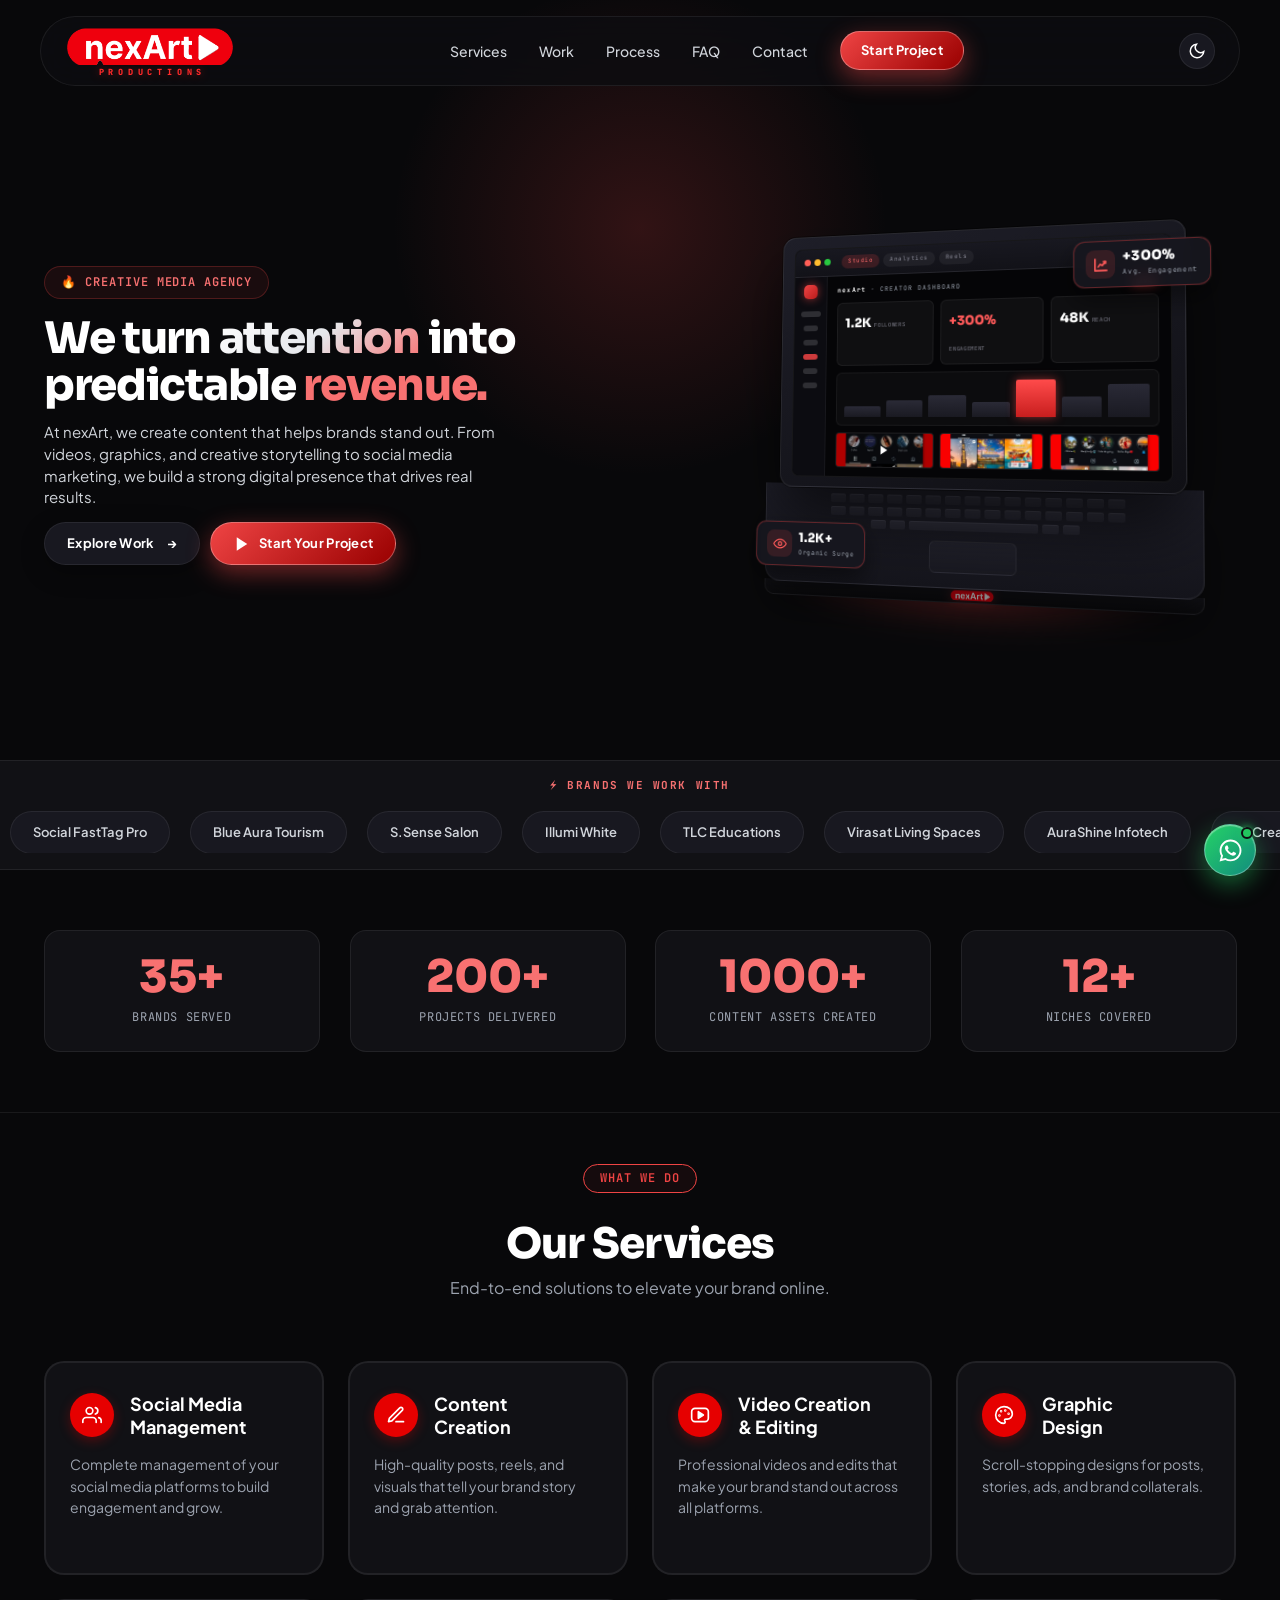
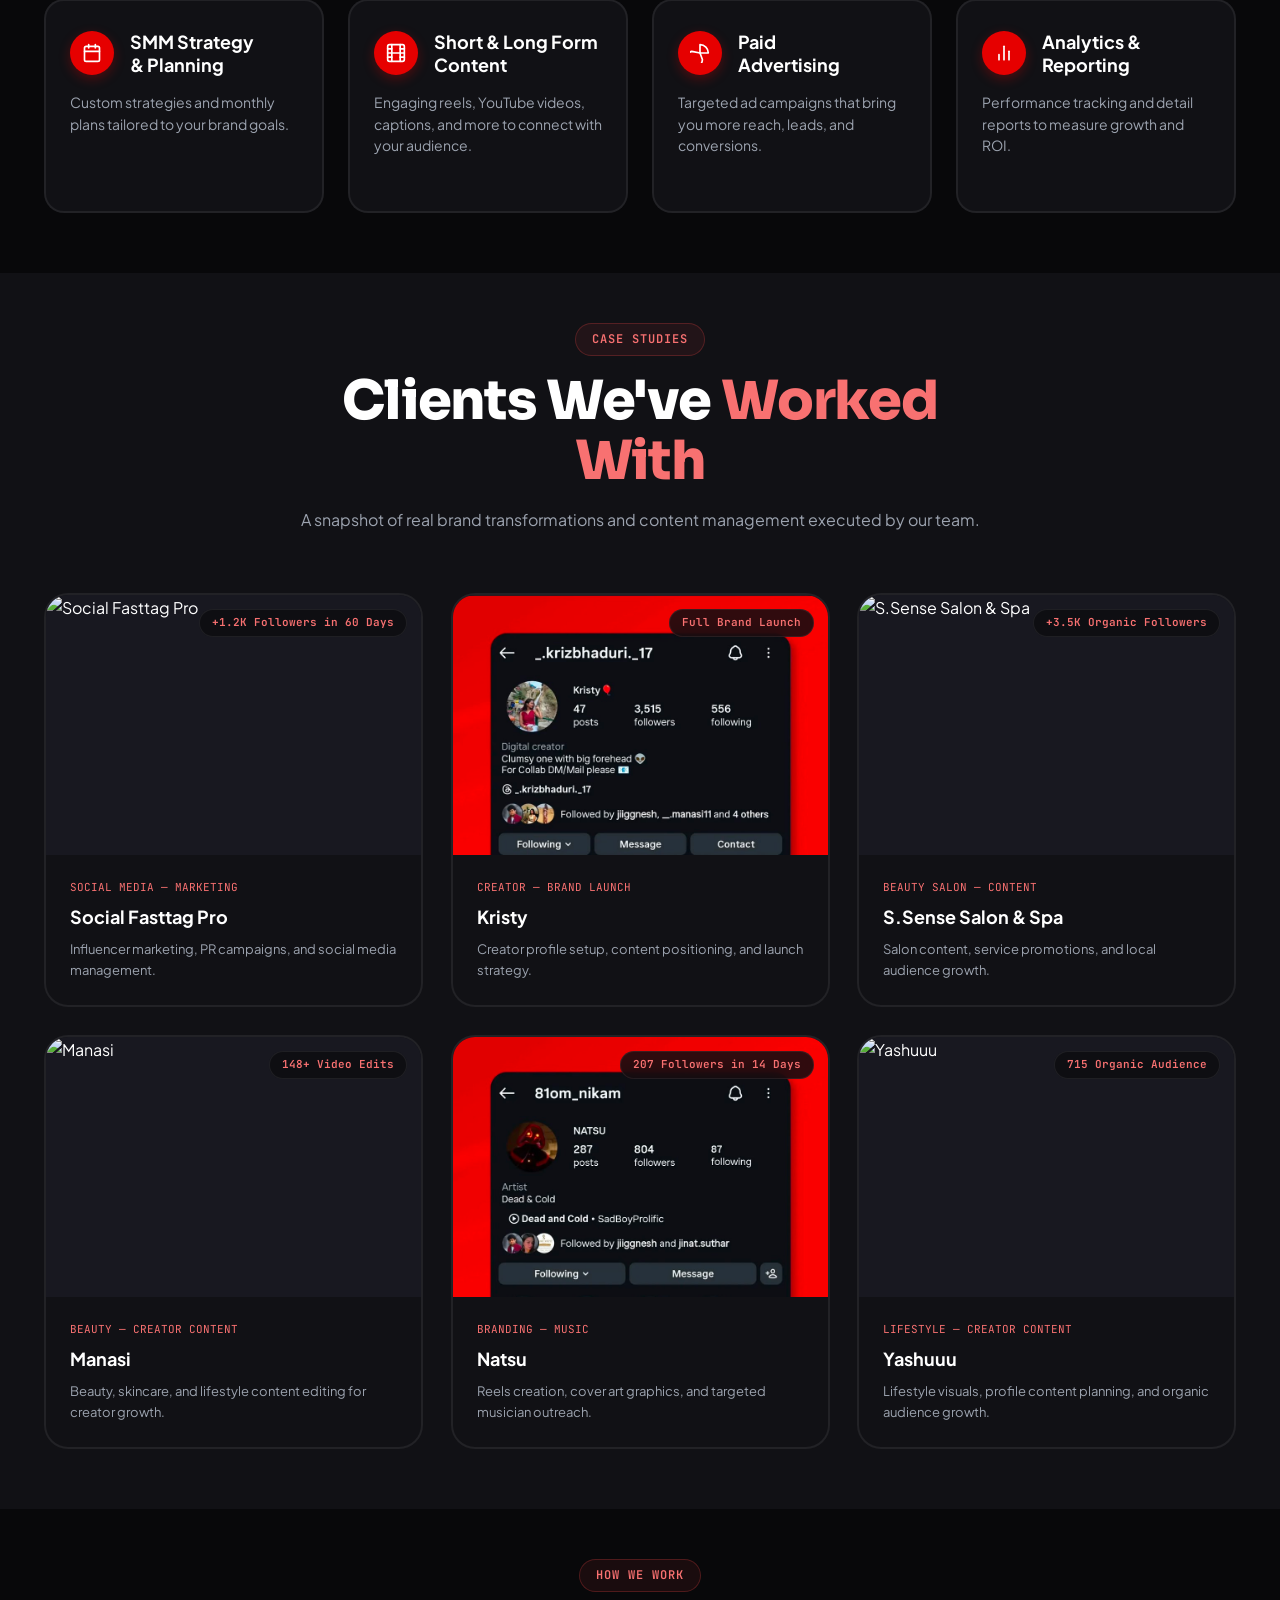
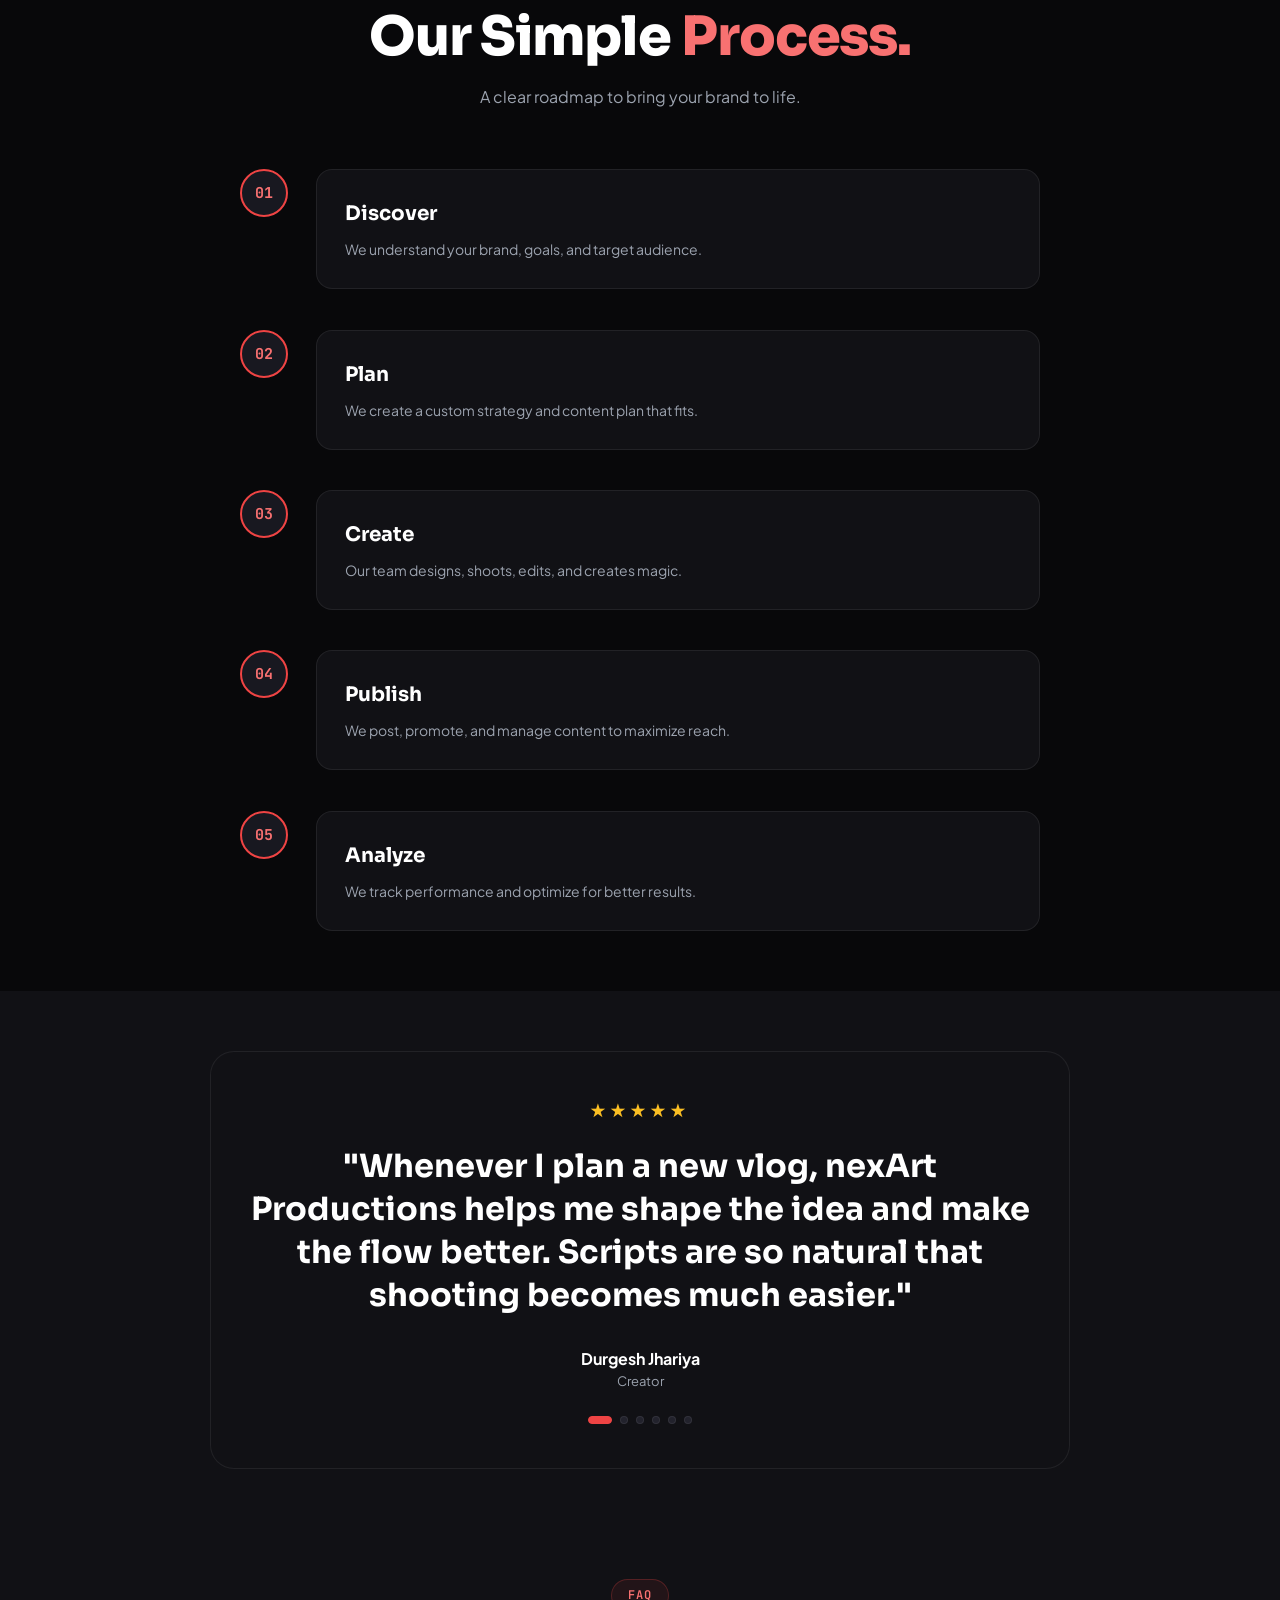
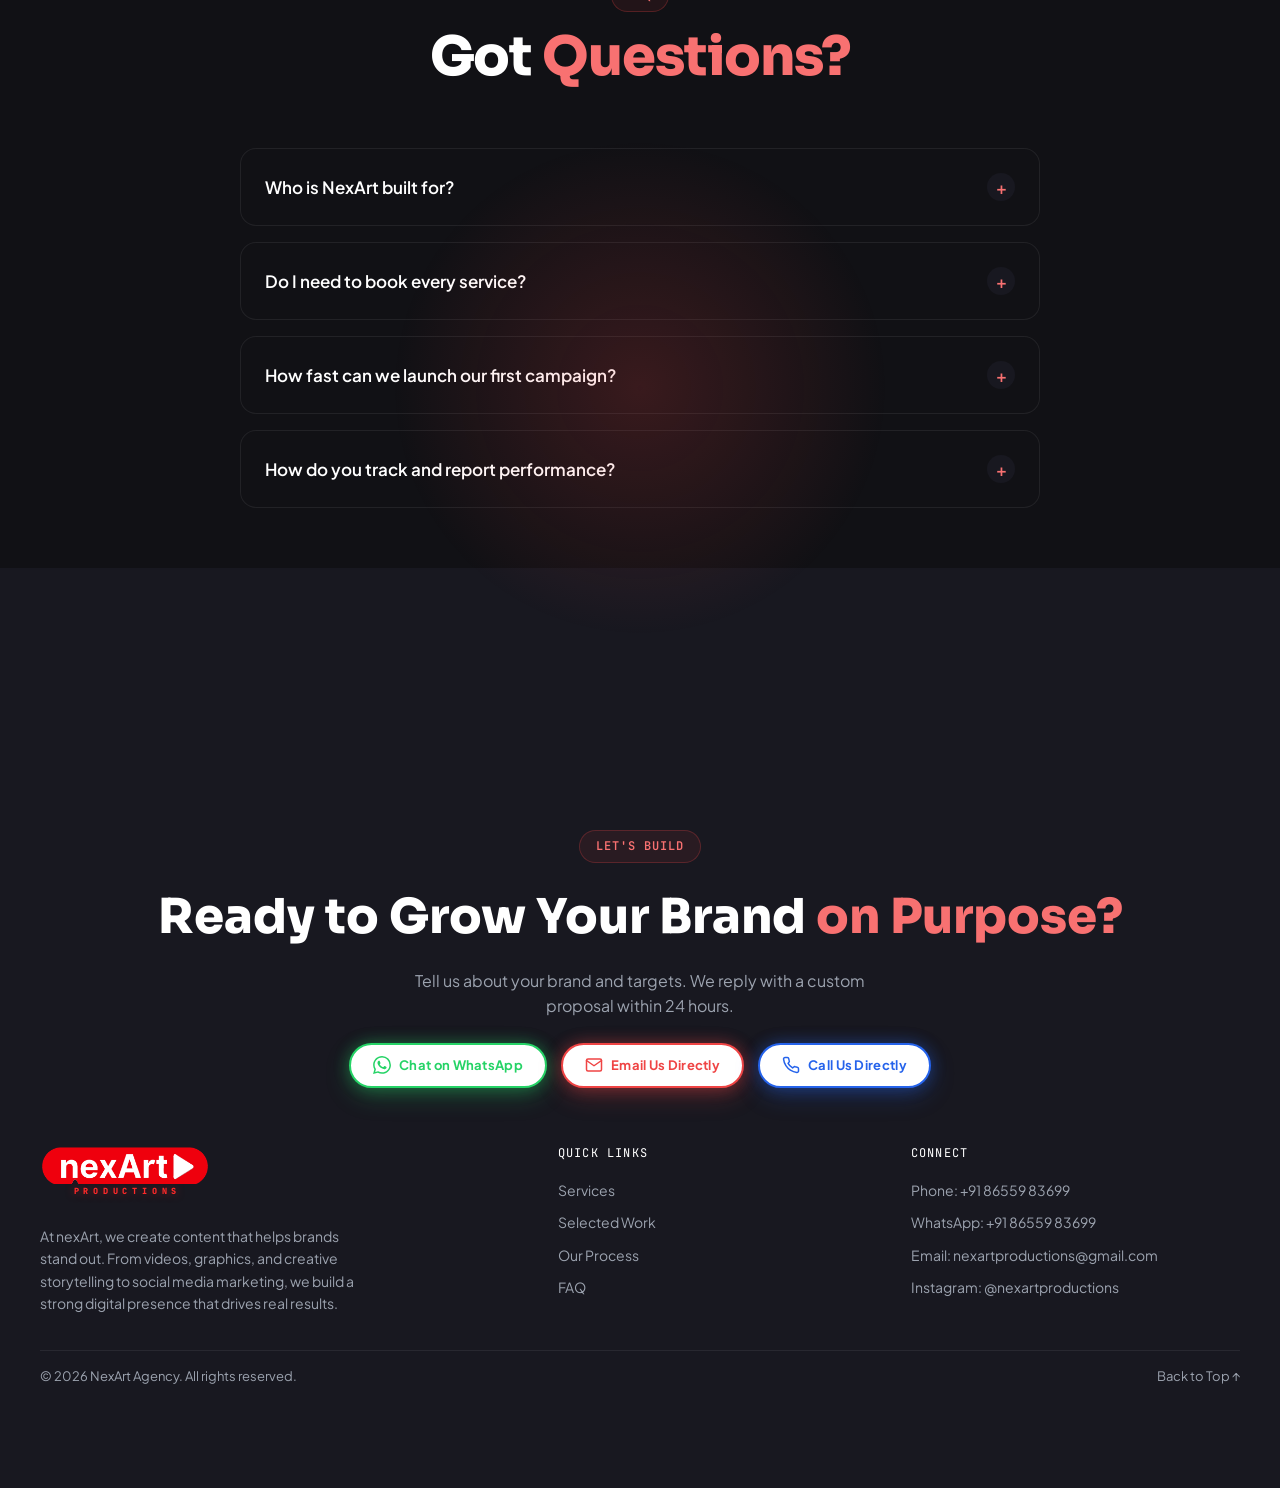
==== index.html @ b59fbc33 "Fix UI/UX enhancements: 3D assets, mobile single-card view, lightbox cancel icon contrast, and hide " ====
<!DOCTYPE html>
<html lang="en">
<head>
    <meta charset="UTF-8">
    <meta name="viewport" content="width=device-width, initial-scale=1.0">
    <title>NexArt — Premium Digital Agency for Startups & Personal Brands</title>
    <meta name="description" content="At nexArt, we create content that helps brands stand out. From videos, graphics, and creative storytelling to social media marketing, we build a strong digital presence that drives real results.">
    
    <!-- Google Fonts -->
    <link rel="preconnect" href="https://fonts.googleapis.com">
    <link rel="preconnect" href="https://fonts.gstatic.com" crossorigin>
    <link href="https://fonts.googleapis.com/css2?family=Plus+Jakarta+Sans:wght@300;400;500;600;700;800&family=Sora:wght@600;700;800&family=JetBrains+Mono:wght@400;500;700&display=swap" rel="stylesheet">

    <style>
        /* ===== DESIGN SYSTEM & VARIABLES ===== */
        :root {
            --bg-dark: #08080a;
            --surface-1: #111115;
            --surface-2: #181820;
            --surface-3: #22222c;
            --accent-red: #EF4444;
            --accent-red-bright: #F87171;
            --accent-red-glow: rgba(239, 68, 68, 0.18);
            --accent-red-muted: rgba(239, 68, 68, 0.08);
            --border-subtle: rgba(255, 255, 255, 0.07);
            --border-hover: rgba(239, 68, 68, 0.4);
            --text-primary: #FFFFFF;
            --text-secondary: #D1D5DB;
            --text-muted: #9CA3AF;
            --font-main: 'Plus Jakarta Sans', sans-serif;
            --font-display: 'Sora', sans-serif;
            --font-mono: 'JetBrains Mono', monospace;
            --radius-sm: 8px;
            --radius-md: 16px;
            --radius-lg: 24px;
            --radius-full: 9999px;
            --transition: all 0.3s cubic-bezier(0.16, 1, 0.3, 1);
        }

        /* ===== RESET & BASE STYLES ===== */
        *, *::before, *::after {
            box-sizing: border-box;
            margin: 0;
            padding: 0;
        }

        html {
            scroll-behavior: smooth;
            font-family: var(--font-main);
            background-color: var(--bg-dark);
            color: var(--text-primary);
            -webkit-font-smoothing: antialiased;
            overflow-x: hidden;
            width: 100%;
        }

        /* ===== HIDE ALL SCROLLBARS ON MOBILE VIEW ===== */
        @media (max-width: 768px) {
            html, body, *, *::-webkit-scrollbar {
                -ms-overflow-style: none !important;
                scrollbar-width: none !important;
            }
            *::-webkit-scrollbar {
                display: none !important;
                width: 0 !important;
                height: 0 !important;
                background: transparent !important;
            }
        }

        .footer-links-list a {
            color: var(--text-muted);
            font-size: 14px;
            transition: all 0.25s cubic-bezier(0.4, 0, 0.2, 1);
            display: inline-block;
        }

        .footer-links-list a:hover {
            color: var(--accent-red, #EF4444) !important;
            transform: translateX(5px);
            text-shadow: 0 0 12px rgba(239, 68, 68, 0.3);
        }

        .back-to-top-link {
            color: var(--text-muted);
            transition: all 0.25s cubic-bezier(0.4, 0, 0.2, 1);
            display: inline-block;
        }

        .back-to-top-link:hover {
            color: var(--accent-red, #EF4444);
            transform: translateY(-3px);
            text-shadow: 0 0 12px rgba(239, 68, 68, 0.3);
        }

        @media (max-width: 768px) {
            .back-to-top-link {
                display: inline-flex;
                align-items: center;
                justify-content: center;
                gap: 5px;
                background: rgba(24, 24, 32, 0.92);
                border: 1px solid rgba(239, 68, 68, 0.45);
                color: #FFFFFF;
                padding: 9px 18px;
                border-radius: 999px;
                font-size: 12px;
                font-weight: 600;
                line-height: 1;
                box-shadow: 0 4px 14px rgba(0, 0, 0, 0.2);
                margin-top: 4px;
            }

            .back-to-top-link:hover {
                color: var(--accent-red, #EF4444);
            }

            body.light-mode .back-to-top-link {
                background: #FFFFFF;
                color: #09090B;
                border-color: rgba(239, 68, 68, 0.5);
            }

            body.light-mode .back-to-top-link:hover {
                color: var(--accent-red, #EF4444);
            }
        }

        body {
            overflow-x: hidden;
            overflow-y: hidden;
            width: 100%;
            max-width: 100vw;
            line-height: 1.6;
            margin: 0 auto;
        }

        a {
            text-decoration: none;
            color: inherit;
        }

        ul {
            list-style: none;
        }

        img {
            display: block;
            max-width: 100%;
            height: auto;
        }

        button {
            font-family: inherit;
            cursor: pointer;
            border: none;
            background: none;
        }

        /* Typography Helper Classes */
        .font-display {
            font-family: var(--font-display);
        }

        .font-mono {
            font-family: var(--font-mono);
        }

        .text-gradient {
            background: linear-gradient(135deg, #FFFFFF 0%, #E5E7EB 50%, var(--accent-red-bright) 100%);
            -webkit-background-clip: text;
            -webkit-text-fill-color: transparent;
        }

        .text-red {
            color: var(--accent-red-bright);
        }

        /* ===== LAYOUT CONTAINERS ===== */
        .container {
            width: 100%;
            max-width: 1240px;
            margin: 0 auto;
            padding: 0 24px;
        }

        section {
            padding: 60px 0;
            position: relative;
        }

        #work, #services, #process, #faq, #contact {
            padding-top: 50px;
            padding-bottom: 60px;
        }

        .section-header {
            text-align: center;
            max-width: 680px;
            margin: 0 auto 60px auto;
        }

        .section-tag {
            display: inline-flex;
            align-items: center;
            gap: 8px;
            padding: 6px 16px;
            border-radius: var(--radius-full);
            background: var(--accent-red-muted);
            border: 1px solid rgba(239, 68, 68, 0.25);
            color: var(--accent-red-bright);
            font-family: var(--font-mono);
            font-size: 12px;
            font-weight: 600;
            text-transform: uppercase;
            letter-spacing: 0.08em;
            margin-bottom: 16px;
        }

        .section-title {
            font-family: var(--font-display);
            font-size: clamp(32px, 4.5vw, 54px);
            font-weight: 800;
            line-height: 1.1;
            margin-bottom: 16px;
            letter-spacing: -0.02em;
        }

        .section-desc {
            color: var(--text-muted);
            font-size: 16px;
        }

        /* ===== BUTTON SYSTEM (UNIQUE ASYMMETRIC TECH-SQUIRCLE & SOLID COLORS) ===== */
        .btn {
            display: inline-flex;
            align-items: center;
            justify-content: center;
            gap: 8px;
            padding: 10px 22px;
            border-radius: 999px;
            font-size: 13px;
            font-weight: 700;
            letter-spacing: 0.3px;
            transition: all 0.35s cubic-bezier(0.16, 1, 0.3, 1);
            white-space: nowrap;
        }

        .btn-primary {
            background: linear-gradient(135deg, #EF4444 0%, #990000 100%);
            color: #FFFFFF;
            border: 1px solid rgba(255, 255, 255, 0.3);
            box-shadow: 0 8px 25px rgba(239, 68, 68, 0.45);
        }

        .btn-primary:hover {
            transform: translateY(-2px) scale(1.02);
            border-radius: 999px;
            background: linear-gradient(135deg, #FF5555 0%, #C40000 100%);
            border: 1px solid #FFFFFF;
            box-shadow: 0 12px 35px rgba(239, 68, 68, 0.65), 0 0 12px rgba(255, 255, 255, 0.4);
        }

        .btn-secondary {
            background: var(--surface-2);
            border: 1px solid var(--border-subtle);
            color: var(--text-primary);
            box-shadow: 0 8px 25px rgba(0, 0, 0, 0.3);
        }

        .btn-secondary:hover,
        body.light-mode .btn-secondary:hover {
            border-radius: 999px;
            border: 1px solid #EF4444;
            outline: none;
            background: var(--surface-3);
            color: var(--text-primary);
            transform: translateY(-2px) scale(1.02);
            box-shadow: 0 0 18px rgba(239, 68, 68, 0.5), 0 10px 30px rgba(239, 68, 68, 0.3);
        }

        .btn-whatsapp {
            background: #25D366;
            color: #FFFFFF;
            box-shadow: 0 4px 20px rgba(37, 211, 102, 0.3);
        }

        .btn-whatsapp:hover {
            transform: translateY(-2px);
            background: #22c35e;
            box-shadow: 0 8px 30px rgba(37, 211, 102, 0.5);
        }

        /* ===== WHITE CONTACT SECTION BUTTONS ===== */
        .btn-contact-white-wa {
            background: #FFFFFF;
            color: #25D366;
            border: 2px solid #25D366;
            outline: 1px solid #25D366;
            box-shadow: 0 0 15px rgba(37, 211, 102, 0.35), 0 8px 25px rgba(37, 211, 102, 0.25);
            font-weight: 700;
        }

        .btn-contact-white-wa:hover {
            transform: translateY(-2px) scale(1.02);
            background: #FFFFFF;
            color: #128C7E;
            border: 2px solid #128C7E;
            outline: 1px solid #128C7E;
            box-shadow: 0 0 20px rgba(37, 211, 102, 0.55), 0 12px 30px rgba(37, 211, 102, 0.45);
        }

        .btn-contact-white-email {
            background: #FFFFFF;
            color: #EF4444;
            border: 2px solid #EF4444;
            outline: 1px solid #EF4444;
            box-shadow: 0 0 15px rgba(239, 68, 68, 0.35), 0 8px 25px rgba(239, 68, 68, 0.25);
            font-weight: 700;
        }

        .btn-contact-white-email:hover {
            transform: translateY(-2px) scale(1.02);
            background: #FFFFFF;
            color: #B91C1C;
            border: 2px solid #B91C1C;
            outline: 1px solid #B91C1C;
            box-shadow: 0 0 20px rgba(239, 68, 68, 0.55), 0 12px 30px rgba(239, 68, 68, 0.45);
        }

        .btn-contact-white-call {
            background: #FFFFFF;
            color: #2563EB;
            border: 2px solid #2563EB;
            outline: 1px solid #2563EB;
            box-shadow: 0 0 15px rgba(37, 99, 235, 0.35), 0 8px 25px rgba(37, 99, 235, 0.25);
            font-weight: 700;
        }

        .btn-contact-white-call:hover {
            transform: translateY(-2px) scale(1.02);
            background: #FFFFFF;
            color: #1D4ED8;
            border: 2px solid #1D4ED8;
            outline: 1px solid #1D4ED8;
            box-shadow: 0 0 20px rgba(37, 99, 235, 0.55), 0 12px 30px rgba(37, 99, 235, 0.45);
        }

        /* Floating WhatsApp Button Widget */
        .whatsapp-widget {
            position: fixed;
            bottom: 24px;
            left: 24px;
            z-index: 999;
            display: flex;
            align-items: center;
            gap: 12px;
        }

        .whatsapp-btn-circle {
            width: 52px;
            height: 52px;
            border-radius: 50%;
            background: #25D366;
            color: #FFFFFF;
            display: flex;
            align-items: center;
            justify-content: center;
            box-shadow: 0 4px 25px rgba(37, 211, 102, 0.4);
            transition: var(--transition);
        }

        .whatsapp-btn-circle:hover {
            transform: scale(1.1);
        }

        .whatsapp-tooltip-text {
            background: var(--surface-2);
            border: 1px solid var(--border-subtle);
            color: var(--text-primary);
            padding: 6px 14px;
            border-radius: var(--radius-full);
            font-size: 12px;
            font-weight: 600;
            box-shadow: 0 4px 15px rgba(0,0,0,0.4);
        }

        /* ===== NAVBAR ===== */
        .navbar {
            position: fixed;
            top: 16px;
            left: 50%;
            transform: translateX(-50%);
            width: calc(100% - 32px);
            max-width: 1200px;
            z-index: 1000;
            padding: 8px 24px;
            border-radius: var(--radius-full);
            background: rgba(13, 13, 17, 0.8);
            backdrop-filter: blur(20px);
            -webkit-backdrop-filter: blur(20px);
            border: 1px solid var(--border-subtle);
            display: flex;
            align-items: center;
            justify-content: space-between;
            transition: var(--transition);
        }

        .navbar.scrolled {
            top: 10px;
            background: rgba(8, 8, 10, 0.92);
            box-shadow: 0 10px 40px rgba(0, 0, 0, 0.6);
        }

        .navbar-logo {
            display: inline-flex;
            flex-direction: column;
            align-items: center;
            flex-shrink: 0;
            text-decoration: none;
            gap: 1px;
            animation: logoFloat 4s ease-in-out infinite;
        }

        .navbar-logo-img {
            height: 42px;
            width: auto;
            max-width: 170px;
            display: block;
            object-fit: contain;
        }

        .navbar-logo-word {
            color: #FF2A2A;
            font-family: var(--font-mono);
            font-size: 8.5px;
            font-weight: 900;
            letter-spacing: 0.56em;
            line-height: 1;
            padding-left: 0.56em;
            text-shadow: 0 0 8px rgba(255, 42, 42, 0.5);
            text-transform: uppercase;
        }

        @keyframes logoFloat {
            0%, 100% { transform: translateY(0) scale(1); filter: drop-shadow(0 0 0 rgba(239, 0, 13, 0)); }
            50% { transform: translateY(-2px) scale(1.015); filter: drop-shadow(0 8px 14px rgba(239, 0, 13, 0.22)); }
        }

        @media (prefers-reduced-motion: reduce) {
            .navbar-logo { animation: none; }
        }

        .nav-links {
            display: flex;
            align-items: center;
            gap: 32px;
        }

        .nav-link {
            font-size: 14px;
            font-weight: 500;
            color: var(--text-secondary);
            transition: var(--transition);
        }

        .nav-link:hover {
            color: var(--text-primary);
        }

        .nav-right {
            display: flex;
            align-items: center;
            gap: 16px;
        }

        .status-badge {
            display: inline-flex;
            align-items: center;
            gap: 6px;
            font-family: var(--font-mono);
            font-size: 11px;
            color: #10B981;
            background: rgba(16, 185, 129, 0.1);
            padding: 4px 10px;
            border-radius: var(--radius-full);
            border: 1px solid rgba(16, 185, 129, 0.2);
        }

        .status-dot {
            width: 6px;
            height: 6px;
            border-radius: 50%;
            background: #10B981;
            animation: pulseDot 2s infinite;
        }

        @keyframes pulseDot {
            0%, 100% { opacity: 1; transform: scale(1); }
            50% { opacity: 0.4; transform: scale(1.3); }
        }

        .mobile-menu-btn {
            display: none;
            color: var(--text-primary);
            font-size: 24px;
        }

        /* ===== HERO SECTION (PERFECT 100VH VIEWPORT LOCK) ===== */
        .hero {
            padding-top: 70px;
            padding-bottom: 0;
            height: 100vh;
            min-height: 100vh;
            max-height: 100vh;
            display: flex;
            align-items: center;
            justify-content: center;
            position: relative;
            overflow: hidden;
            box-sizing: border-box;
            margin: 0;
        }

        .hero-glow-bg {
            position: absolute;
            top: 30%;
            left: 50%;
            transform: translate(-50%, -50%);
            width: 500px;
            height: 500px;
            background: radial-gradient(circle, var(--accent-red-glow) 0%, transparent 70%);
            pointer-events: none;
            z-index: 0;
        }

        .hero-grid {
            display: grid;
            grid-template-columns: 1.1fr 0.9fr;
            gap: 24px;
            align-items: center;
            position: relative;
            z-index: 1;
            width: 100%;
        }

        .hero-title {
            font-family: var(--font-display);
            font-size: clamp(28px, 3.4vw, 48px);
            font-weight: 800;
            line-height: 1.08;
            letter-spacing: -0.03em;
            margin-bottom: 12px;
        }

        .hero-subtitle {
            font-size: 15px;
            color: var(--text-secondary);
            margin-bottom: 14px;
            max-width: 480px;
            line-height: 1.45;
        }

        .hero-metrics-pill {
            display: flex;
            flex-wrap: wrap;
            gap: 12px;
            margin-bottom: 18px;
            font-family: var(--font-mono);
            font-size: 12px;
            color: var(--text-muted);
        }

        .hero-metrics-pill span {
            display: inline-flex;
            align-items: center;
            gap: 6px;
        }

        .hero-metrics-pill span::before {
            content: '✓';
            color: var(--accent-red-bright);
            font-weight: bold;
        }

        .hero-actions {
            display: flex;
            gap: 10px;
            flex-wrap: wrap;
        }
            flex-wrap: wrap;
        }

        /* Hero Visual Card Showcase */
        .hero-visual-card {
            position: relative;
            width: 100%;
            max-width: 440px;
            margin: 0 auto;
        }

        .main-showcase-frame {
            position: relative;
            border-radius: var(--radius-lg);
            overflow: hidden;
            border: 1px solid var(--border-subtle);
            box-shadow: 0 20px 50px rgba(0, 0, 0, 0.8);
            background: var(--surface-1);
            transform: rotate(-2deg);
            transition: var(--transition);
        }

        .main-showcase-frame:hover {
            transform: rotate(0deg) scale(1.02);
            border-color: var(--border-hover);
        }

        .main-showcase-frame img {
            width: 100%;
            height: 380px;
            object-fit: cover;
        }

        .showcase-badge-floating {
            position: absolute;
            bottom: 20px;
            left: 20px;
            right: 20px;
            padding: 14px 20px;
            border-radius: var(--radius-md);
            background: rgba(17, 17, 21, 0.85);
            backdrop-filter: blur(12px);
            border: 1px solid var(--border-subtle);
            display: flex;
            align-items: center;
            justify-content: space-between;
        }

        .showcase-badge-title {
            font-size: 14px;
            font-weight: 700;
        }

        .showcase-badge-sub {
            font-size: 12px;
            color: var(--accent-red-bright);
            font-family: var(--font-mono);
        }

        .floating-stat-card {
            position: absolute;
            top: -20px;
            right: -20px;
            background: var(--surface-2);
            border: 1px solid var(--border-subtle);
            padding: 12px 18px;
            border-radius: var(--radius-md);
            box-shadow: 0 10px 30px rgba(0, 0, 0, 0.6);
            display: flex;
            align-items: center;
            gap: 12px;
            z-index: 2;
            animation: floatSlow 6s ease-in-out infinite;
        }

        @keyframes floatSlow {
            0%, 100% { transform: translateY(0); }
            50% { transform: translateY(-8px); }
        }

        .stat-icon-circle {
            width: 36px;
            height: 36px;
            border-radius: 50%;
            background: var(--accent-red-muted);
            color: var(--accent-red-bright);
            display: flex;
            align-items: center;
            justify-content: center;
            font-weight: bold;
        }

        /* ===== LOGO MARQUEE SYSTEM ===== */
        .marquee-section {
            width: 100%;
            max-width: 100%;
            padding: 24px 0;
            border-top: 1px solid var(--border-subtle);
            border-bottom: 1px solid var(--border-subtle);
            background: var(--surface-1);
            overflow: hidden;
            display: flex;
            flex-direction: column;
            align-items: center;
            box-sizing: border-box;
        }

        .marquee-header-title {
            text-align: center;
            font-family: var(--font-mono);
            font-size: 11px;
            font-weight: 700;
            letter-spacing: 0.14em;
            color: var(--accent-red-bright);
            text-transform: uppercase;
            margin-bottom: 16px;
            display: block;
            width: 100%;
        }

        .marquee-track-wrap {
            display: flex;
            overflow: hidden;
            width: 100%;
            user-select: none;
            white-space: nowrap;
        }

        .marquee-content {
            display: flex;
            flex-wrap: nowrap;
            flex-shrink: 0;
            align-items: center;
            width: max-content;
            animation: scrollMarqueeTrack 13s linear infinite;
            will-change: transform;
        }

        .marquee-section:hover .marquee-content {
            animation-play-state: paused;
        }

        @keyframes scrollMarqueeTrack {
            0% { transform: translate3d(0, 0, 0); }
            100% { transform: translate3d(-33.333%, 0, 0); }
        }

        .brand-pill {
            display: inline-flex;
            align-items: center;
            justify-content: center;
            padding: 10px 22px;
            margin: 0 10px;
            border-radius: var(--radius-full);
            background: var(--surface-2);
            border: 1px solid var(--border-subtle);
            font-size: 13px;
            font-weight: 600;
            color: var(--text-secondary);
            white-space: nowrap;
            flex-shrink: 0;
            transition: var(--transition);
        }

        .brand-pill:hover {
            border-color: var(--accent-red);
            color: var(--text-primary);
            transform: translateY(-2px);
        }

        .brand-pill:hover {
            border-color: var(--accent-red);
            color: var(--text-primary);
        }

        /* ===== METRICS / STATS SECTION ===== */
        .stats-section {
            padding: 60px 0;
            border-bottom: 1px solid var(--border-subtle);
        }

        .stats-grid {
            display: grid;
            grid-template-columns: repeat(4, 1fr);
            gap: 30px;
        }

        .stat-box {
            text-align: center;
            padding: 24px;
            border-radius: var(--radius-md);
            background: var(--surface-1);
            border: 1px solid var(--border-subtle);
            transition: var(--transition);
        }

        .stat-box:hover {
            border-color: var(--accent-red-muted);
            transform: translateY(-4px);
        }

        .stat-number {
            font-family: var(--font-display);
            font-size: clamp(32px, 3.5vw, 48px);
            font-weight: 800;
            color: var(--accent-red-bright);
            line-height: 1;
            margin-bottom: 8px;
        }

        .stat-label {
            font-family: var(--font-mono);
            font-size: 12px;
            color: var(--text-muted);
            text-transform: uppercase;
            letter-spacing: 0.05em;
        }

        /* ===== SERVICES SECTION (4x2 CARDS) ===== */
        .bento-grid {
            display: grid;
            grid-template-columns: repeat(4, 1fr);
            gap: 24px;
        }

        .bento-card {
            background: var(--surface-1);
            border: 2px solid var(--border-subtle);
            border-radius: 20px;
            padding: 30px 24px;
            transition: all 0.35s cubic-bezier(0.16, 1, 0.3, 1);
            display: flex;
            flex-direction: column;
            position: relative;
            overflow: hidden;
            height: 100%;
        }

        .bento-card:hover,
        body.light-mode .bento-card:hover {
            border-color: #EF4444;
            border-width: 2px;
            transform: translateY(-6px);
            box-shadow: 0 15px 35px rgba(239, 68, 68, 0.25);
        }

        .service-card-header {
            display: flex;
            align-items: flex-start;
            gap: 16px;
            margin-bottom: 16px;
        }

        .service-icon-circle {
            width: 44px;
            height: 44px;
            border-radius: 50%;
            background: #E60000;
            color: #FFFFFF;
            display: flex;
            align-items: center;
            justify-content: center;
            flex-shrink: 0;
            box-shadow: 0 4px 12px rgba(230, 0, 0, 0.3);
        }

        .bento-card .card-title {
            font-size: 18px;
            font-weight: 700;
            line-height: 1.25;
            color: var(--text-primary);
        }

        .bento-card .card-desc {
            font-size: 14px;
            line-height: 1.55;
            color: var(--text-muted);
            margin-bottom: 24px;
            flex-grow: 1;
        }

        .service-learn-more {
            display: inline-flex;
            align-items: center;
            gap: 6px;
            color: #EF4444;
            font-weight: 600;
            font-size: 14px;
            transition: gap 0.2s ease, color 0.2s ease;
            text-decoration: none;
            margin-top: auto;
        }

        .bento-card:hover .service-learn-more {
            gap: 10px;
            color: #FF1A1A;
        }

        @media (max-width: 1100px) {
            .bento-grid {
                grid-template-columns: repeat(2, 1fr);
            }
        }

        @media (max-width: 640px) {
            .bento-grid {
                grid-template-columns: 1fr;
            }
        }
            background: var(--surface-2);
            border: 1px solid var(--border-subtle);
            display: flex;
            align-items: center;
            justify-content: center;
            font-size: 22px;
            margin-bottom: 24px;
            color: var(--accent-red-bright);
        }

        .card-title {
            font-family: var(--font-display);
            font-size: 22px;
            font-weight: 700;
            margin-bottom: 12px;
        }

        .card-desc {
            color: var(--text-muted);
            font-size: 14px;
            line-height: 1.6;
            margin-bottom: 24px;
        }

        .card-bullets {
            margin-top: auto;
            display: flex;
            flex-direction: column;
            gap: 10px;
        }

        .card-bullets li {
            font-size: 13px;
            color: var(--text-secondary);
            display: flex;
            align-items: center;
            gap: 8px;
        }

        .card-bullets li::before {
            content: '→';
            color: var(--accent-red-bright);
            font-weight: bold;
        }

        /* ===== PORTFOLIO / WORK SECTION ===== */
        .filter-tabs {
            display: flex;
            justify-content: center;
            gap: 12px;
            flex-wrap: wrap;
            margin-bottom: 40px;
        }

        .tab-btn {
            padding: 8px 20px;
            border-radius: var(--radius-full);
            background: var(--surface-1);
            border: 1px solid var(--border-subtle);
            color: var(--text-secondary);
            font-size: 13px;
            font-weight: 600;
            transition: var(--transition);
        }

        .tab-btn.active, .tab-btn:hover {
            background: var(--accent-red);
            border-color: var(--accent-red);
            color: #FFFFFF;
        }

        .portfolio-grid {
            display: grid;
            grid-template-columns: repeat(3, 1fr);
            gap: 28px;
        }

        .portfolio-card {
            background: var(--surface-1);
            border: 2px solid var(--border-subtle);
            border-radius: var(--radius-lg);
            overflow: hidden;
            transition: all 0.35s cubic-bezier(0.16, 1, 0.3, 1);
        }

        .portfolio-card:hover,
        body.light-mode .portfolio-card:hover {
            border-color: #EF4444;
            border-width: 2px;
            transform: translateY(-8px);
            box-shadow: 0 20px 45px rgba(239, 68, 68, 0.3);
        }

        .portfolio-thumb-wrap {
            position: relative;
            height: 250px;
            overflow: hidden;
            background: var(--surface-2);
        }

        .portfolio-thumb-wrap img {
            width: 100%;
            height: 100%;
            object-fit: cover;
            transition: transform 0.6s ease;
        }

        .portfolio-card:hover .portfolio-thumb-wrap img {
            transform: scale(1.08);
        }

        .portfolio-metric-tag {
            position: absolute;
            top: 14px;
            right: 14px;
            background: rgba(13, 13, 17, 0.85);
            backdrop-filter: blur(8px);
            border: 1px solid var(--border-subtle);
            padding: 4px 12px;
            border-radius: var(--radius-full);
            font-family: var(--font-mono);
            font-size: 11px;
            color: var(--accent-red-bright);
            font-weight: 600;
        }

        .portfolio-body {
            padding: 24px;
        }

        .portfolio-category {
            font-family: var(--font-mono);
            font-size: 11px;
            text-transform: uppercase;
            color: var(--accent-red-bright);
            margin-bottom: 6px;
            display: block;
        }

        .portfolio-title {
            font-size: 18px;
            font-weight: 700;
            margin-bottom: 8px;
        }

        .portfolio-desc {
            color: var(--text-muted);
            font-size: 13px;
        }

        /* ===== TIMELINE / PROCESS SECTION ===== */
        .process-timeline {
            max-width: 800px;
            margin: 0 auto;
            position: relative;
        }

        .process-step-item {
            display: flex;
            gap: 28px;
            margin-bottom: 40px;
            position: relative;
        }

        .process-step-item:last-child {
            margin-bottom: 0;
        }

        .step-num-badge {
            width: 48px;
            height: 48px;
            border-radius: 50%;
            background: var(--surface-2);
            border: 2px solid var(--accent-red);
            color: var(--accent-red-bright);
            font-family: var(--font-mono);
            font-size: 15px;
            font-weight: 700;
            display: flex;
            align-items: center;
            justify-content: center;
            flex-shrink: 0;
            z-index: 2;
        }

        .step-content-box {
            background: var(--surface-1);
            border: 1px solid var(--border-subtle);
            border-radius: var(--radius-md);
            padding: 28px;
            width: 100%;
        }

        .step-title {
            font-family: var(--font-display);
            font-size: 20px;
            font-weight: 700;
            margin-bottom: 8px;
        }

        .step-desc {
            color: var(--text-muted);
            font-size: 14px;
        }

        /* ===== TESTIMONIALS ===== */
        .testimonial-box-wrap {
            background: linear-gradient(135deg, rgba(239, 68, 68, 0.15) 0%, var(--surface-1) 100%);
            border: 1px solid rgba(239, 68, 68, 0.3);
            border-radius: var(--radius-lg);
            padding: 60px 40px;
            text-align: center;
            max-width: 860px;
            margin: 0 auto;
            position: relative;
        }

        .stars-row {
            color: #FBBF24;
            font-size: 18px;
            margin-bottom: 20px;
            letter-spacing: 4px;
        }

        .quote-text {
            font-family: var(--font-display);
            font-size: clamp(20px, 3vw, 32px);
            font-weight: 700;
            line-height: 1.35;
            margin-bottom: 28px;
        }

        .author-name {
            font-weight: 700;
            font-size: 16px;
        }

        .author-title {
            font-size: 13px;
            color: var(--text-muted);
        }

        /* ===== PRICING SECTION ===== */
        .pricing-grid {
            display: grid;
            grid-template-columns: repeat(3, 1fr);
            gap: 28px;
            align-items: stretch;
        }

        .pricing-card {
            background: var(--surface-1);
            border: 1px solid var(--border-subtle);
            border-radius: var(--radius-lg);
            padding: 36px 28px;
            display: flex;
            flex-direction: column;
            position: relative;
            transition: var(--transition);
        }

        .pricing-card:hover {
            border-color: var(--border-hover);
            transform: translateY(-4px);
        }

        .pricing-card.popular {
            border-color: var(--accent-red);
            background: linear-gradient(180deg, rgba(239, 68, 68, 0.08) 0%, var(--surface-1) 100%);
        }

        .popular-badge-tag {
            position: absolute;
            top: -12px;
            right: 24px;
            background: var(--accent-red);
            color: #FFFFFF;
            font-family: var(--font-mono);
            font-size: 11px;
            font-weight: 700;
            text-transform: uppercase;
            padding: 4px 12px;
            border-radius: var(--radius-full);
        }

        .tier-title {
            font-family: var(--font-display);
            font-size: 22px;
            font-weight: 700;
            margin-bottom: 12px;
        }

        .tier-price-wrap {
            font-family: var(--font-display);
            font-size: 44px;
            font-weight: 800;
            margin-bottom: 8px;
        }

        .tier-price-wrap span {
            font-size: 14px;
            font-family: var(--font-main);
            color: var(--text-muted);
            font-weight: 400;
        }

        .tier-desc {
            color: var(--text-muted);
            font-size: 13px;
            margin-bottom: 28px;
        }

        .tier-features {
            margin-bottom: 36px;
            display: flex;
            flex-direction: column;
            gap: 12px;
        }

        .tier-features li {
            font-size: 14px;
            color: var(--text-secondary);
            display: flex;
            align-items: center;
            gap: 10px;
        }

        .tier-features li::before {
            content: '✓';
            color: var(--accent-red-bright);
            font-weight: bold;
        }

        /* ===== FAQ ACCORDION ===== */
        .faq-wrap {
            max-width: 800px;
            margin: 0 auto;
            display: flex;
            flex-direction: column;
            gap: 16px;
        }

        .faq-item-card {
            background: var(--surface-1);
            border: 1px solid var(--border-subtle);
            border-radius: var(--radius-md);
            overflow: hidden;
            transition: var(--transition);
        }

        .faq-question-btn {
            width: 100%;
            padding: 24px;
            font-size: 17px;
            font-weight: 600;
            color: var(--text-primary);
            text-align: left;
            display: flex;
            align-items: center;
            justify-content: space-between;
            gap: 16px;
        }

        .faq-icon-toggle {
            width: 28px;
            height: 28px;
            border-radius: 50%;
            background: var(--surface-2);
            display: flex;
            align-items: center;
            justify-content: center;
            color: var(--accent-red-bright);
            transition: var(--transition);
            flex-shrink: 0;
        }

        .faq-item-card.open .faq-icon-toggle {
            transform: rotate(45deg);
            background: var(--accent-red);
            color: #FFFFFF;
        }

        .faq-answer-content {
            max-height: 0;
            overflow: hidden;
            transition: max-height 0.4s cubic-bezier(0.16, 1, 0.3, 1);
        }

        .faq-answer-content p {
            padding: 0 24px 24px 24px;
            color: var(--text-muted);
            font-size: 15px;
            line-height: 1.6;
        }

        /* ===== CONTACT CTA & FOOTER (FULL 100VH VIEWPORT COVERAGE FROM "LET'S BUILD") ===== */
        #contact {
            min-height: 100vh;
            display: flex;
            align-items: center;
            justify-content: center;
            padding-top: 60px;
            padding-bottom: 40px;
            padding-left: 0;
            padding-right: 0;
            width: 100%;
            background: var(--surface-1);
            border-top: 1px solid var(--border-subtle);
            box-sizing: border-box;
        }

        #contact .container {
            max-width: 1200px;
            padding-left: 24px;
            padding-right: 24px;
            margin: 0 auto;
            width: 100%;
        }

        .cta-banner {
            width: 100%;
            max-width: 100%;
            background: transparent;
            border: none;
            border-radius: 0;
            padding: 0;
            text-align: center;
            position: relative;
            box-shadow: none;
        }

        .cta-footer-divider {
            margin: 50px 0 40px 0;
            border-top: 1px solid var(--border-subtle);
            width: 100%;
            opacity: 0.8;
        }

        .cta-footer-divider {
            margin: 36px 0 28px 0;
            border-top: 1px solid var(--border-subtle);
            width: 100%;
            opacity: 0.8;
        }

        .cta-banner::before {
            content: '';
            position: absolute;
            top: -50%;
            left: 50%;
            transform: translateX(-50%);
            width: 500px;
            height: 500px;
            background: radial-gradient(circle, var(--accent-red-glow) 0%, transparent 70%);
            pointer-events: none;
        }

        .cta-title {
            font-family: var(--font-display);
            font-size: clamp(28px, 4vw, 48px);
            font-weight: 800;
            margin-bottom: 12px;
        }

        .cta-buttons {
            display: flex;
            justify-content: center;
            gap: 14px;
            flex-wrap: wrap;
            margin-top: 24px;
        }

        .footer {
            padding: 24px 0 16px 0;
            border-top: 1px solid var(--border-subtle);
            background: var(--bg-dark);
        }

        .footer-grid {
            display: grid;
            grid-template-columns: 1.5fr 1fr 1fr;
            gap: 24px;
            margin-bottom: 20px;
        }

        .footer-logo-img {
            height: 42px;
            width: auto;
            display: block;
            object-fit: contain;
            max-width: 170px;
        }

        .footer-logo-lockup {
            display: inline-flex;
            flex-direction: column;
            align-items: center;
            gap: 1px;
            margin-bottom: 18px;
        }

        .footer-logo-word {
            color: #FF2A2A;
            font-family: var(--font-mono);
            font-size: 8.5px;
            font-weight: 900;
            letter-spacing: 0.56em;
            line-height: 1;
            padding-left: 0.56em;
            text-shadow: 0 0 8px rgba(255, 42, 42, 0.5);
            text-transform: uppercase;
        }

        .footer-brand p {
            color: var(--text-muted);
            font-size: 14px;
            margin-top: 12px;
            max-width: 320px;
        }

        .footer-heading {
            font-family: var(--font-mono);
            font-size: 12px;
            text-transform: uppercase;
            color: var(--text-primary);
            letter-spacing: 0.1em;
            margin-bottom: 16px;
        }

        .footer-links-list {
            display: flex;
            flex-direction: column;
            gap: 10px;
        }

        .footer-links-list a {
            color: var(--text-muted);
            font-size: 14px;
            transition: var(--transition);
        }

        .footer-links-list a:hover {
            color: var(--text-primary);
        }

        .footer-bottom-bar {
            display: flex;
            justify-content: space-between;
            align-items: center;
            border-top: 1px solid var(--border-subtle);
            padding-top: 24px;
            font-size: 13px;
            color: var(--text-muted);
        }

        /* Floating WhatsApp Action Circle Badge (Compact & Ultra-Clean) */
        .whatsapp-widget {
            position: fixed;
            bottom: 24px;
            right: 24px;
            z-index: 9999;
            display: flex;
            align-items: center;
            flex-direction: row-reverse;
            gap: 10px;
        }

        .whatsapp-circle-btn {
            position: relative;
            width: 52px;
            height: 52px;
            border-radius: 50%;
            background: linear-gradient(135deg, #25D366 0%, #128C7E 100%);
            color: #FFFFFF;
            display: flex;
            align-items: center;
            justify-content: center;
            box-shadow: 0 8px 25px rgba(37, 211, 102, 0.45), inset 0 1px 1px rgba(255, 255, 255, 0.4);
            border: 1px solid rgba(255, 255, 255, 0.3);
            transition: all 0.35s cubic-bezier(0.16, 1, 0.3, 1);
            text-decoration: none;
            cursor: pointer;
            flex-shrink: 0;
        }

        .whatsapp-circle-btn:hover {
            transform: translateY(-3px) scale(1.08);
            box-shadow: 0 14px 35px rgba(37, 211, 102, 0.65);
            background: linear-gradient(135deg, #2BE06F 0%, #0F9F8F 100%);
        }

        .whatsapp-circle-btn svg {
            width: 25px;
            height: 25px;
            fill: #FFFFFF;
        }

        .whatsapp-online-badge {
            position: absolute;
            top: 2px;
            right: 2px;
            width: 12px;
            height: 12px;
            border-radius: 50%;
            background: #22C55E;
            border: 2px solid #0D0D11;
            box-shadow: 0 0 8px #22C55E;
            animation: waPulse 2s infinite;
        }

        @keyframes waPulse {
            0% { box-shadow: 0 0 0 0 rgba(34, 197, 94, 0.8); }
            70% { box-shadow: 0 0 0 6px rgba(34, 197, 94, 0); }
            100% { box-shadow: 0 0 0 0 rgba(34, 197, 94, 0); }
        }

        .whatsapp-hover-tooltip {
            background: rgba(13, 13, 17, 0.9);
            backdrop-filter: blur(12px);
            -webkit-backdrop-filter: blur(12px);
            border: 1px solid rgba(255, 255, 255, 0.18);
            color: #FFFFFF;
            padding: 7px 15px;
            border-radius: 9999px;
            font-size: 12px;
            font-weight: 700;
            white-space: nowrap;
            box-shadow: 0 8px 25px rgba(0, 0, 0, 0.4);
            opacity: 0;
            visibility: hidden;
            transform: translateX(10px);
            transition: all 0.3s cubic-bezier(0.16, 1, 0.3, 1);
            pointer-events: none;
        }

        .whatsapp-widget:hover .whatsapp-hover-tooltip {
            opacity: 1;
            visibility: visible;
            transform: translateX(0);
        }

        /* ===== RESPONSIVE MEDIA QUERIES ===== */
        @media (max-width: 1024px) {
            .hero-grid {
                grid-template-columns: 1fr;
                gap: 40px;
                text-align: center;
            }

            .hero-subtitle {
                margin-left: auto;
                margin-right: auto;
            }

            .hero-metrics-pill {
                justify-content: center;
            }

            .hero-actions {
                justify-content: center;
            }

            .bento-grid, .portfolio-grid, .pricing-grid {
                grid-template-columns: repeat(2, 1fr);
            }

            .bento-card.span-2 {
                grid-column: auto;
            }

            .footer-grid {
                grid-template-columns: 1fr 1fr;
            }
        }

        @media (max-width: 768px) {
            section {
                padding: 60px 0;
            }

            .status-badge {
                display: none;
            }

            .hero {
                padding-top: 120px;
            }

            .stats-grid {
                grid-template-columns: repeat(2, 1fr);
                gap: 16px;
            }

            .bento-grid, .portfolio-grid, .pricing-grid {
                grid-template-columns: 1fr;
            }

            .cta-banner {
                padding: 50px 24px;
            }

            .footer-grid {
                grid-template-columns: 1fr;
                gap: 30px;
            }

            .footer-bottom-bar {
                flex-direction: column;
                gap: 12px;
                text-align: center;
            }

            .whatsapp-tooltip-text {
                display: none;
            }
        }
    </style>

<style id="arrow-animations">
/* ===== ANIMATED ARROW SYSTEM ===== */
.arrow {
  display: inline-block;
  transition: transform 0.3s cubic-bezier(0.16, 1, 0.3, 1);
  margin-left: 4px;
}

a:hover .arrow,
.btn:hover .arrow,
button:hover .arrow,
.brand-pill:hover .arrow {
  animation: arrowSlidePulse 0.8s ease-in-out infinite alternate;
}

@keyframes arrowSlidePulse {
  0% { transform: translateX(0); }
  100% { transform: translateX(7px); }
}

.service-arrow-icon {
  transition: transform 0.4s ease;
}

.service-row:hover .service-arrow-icon,
.bento-card:hover .service-arrow-icon {
  transform: translate(4px, -4px) rotate(45deg);
}
</style>



<style id="hover-red-border-only">
/* ===== RED BORDER ONLY ON HOVER ===== */
.bento-card.featured-card,
.service-card.featured-card,
.pricing-card.popular,
.portfolio-card,
.bento-card,
.process-step-item .step-content-box,
.faq-item-card {
  border-color: var(--border-subtle);
}

/* Red border appears ONLY on hover */
.bento-card:hover,
body.light-mode .bento-card:hover,
.bento-card.featured-card:hover,
body.light-mode .bento-card.featured-card:hover,
.service-card:hover,
body.light-mode .service-card:hover,
.portfolio-card:hover,
body.light-mode .portfolio-card:hover,
.pricing-card:hover,
.pricing-card.popular:hover,
.process-step-item:hover .step-content-box,
.faq-item-card:hover {
  border-color: #EF4444;
  box-shadow: 0 10px 30px rgba(239, 68, 68, 0.25);
}
</style>


<style id="perfect-mobile-responsive">
/* ===== PERFECT MOBILE RESPONSIVE FIXES (100% NO CUTOFFS) ===== */

html, body {
  overflow-x: hidden;
  width: 100%;
  max-width: 100vw;
  margin: 0 auto;
  padding: 0;
}

@media (max-width: 768px) {
  /* Container Padding */
  .container {
    padding: 0 16px;
    width: 100%;
    max-width: 100%;
    margin: 0 auto;
  }

  /* Navbar Mobile Reset (No clipping or floating pill overflow) */
  .navbar {
    top: 0;
    left: 0;
    transform: none;
    width: 100%;
    max-width: 100%;
    border-radius: 0;
    padding: 12px 16px;
    border-left: none;
    border-right: none;
    border-top: none;
    background: rgba(8, 8, 10, 0.95);
  }

  /* Hero Section Mobile */
  .hero {
    padding-top: 95px;
    padding-bottom: 40px;
    min-height: auto;
  }

  .hero-title {
    font-size: clamp(26px, 7vw, 36px);
    line-height: 1.15;
    word-break: break-word;
    overflow-wrap: break-word;
    margin-bottom: 16px;
  }

  .hero-subtitle {
    font-size: 14px;
    line-height: 1.5;
    margin-bottom: 20px;
  }

  .hero-metrics-pill {
    gap: 8px 12px;
    font-size: 11px;
    justify-content: center;
    margin-bottom: 24px;
  }

  .hero-actions {
    flex-direction: column;
    width: 100%;
    gap: 10px;
  }

  .btn {
    width: 100%;
    justify-content: center;
    padding: 12px 20px;
    font-size: 14px;
  }

  .hero-visual-card {
    max-width: 100%;
    margin-top: 20px;
  }

  .main-showcase-frame {
    transform: none;
  }

  .main-showcase-frame img {
    height: 260px;
  }

  .floating-stat-card {
    top: -12px;
    right: 10px;
    padding: 8px 12px;
  }

  /* Stats Grid Fix (No 150+ or 500K+ text cutting off) */
  .stats-section {
    padding: 40px 0;
  }

  .stats-grid {
    grid-template-columns: repeat(2, 1fr);
    gap: 10px;
    width: 100%;
  }

  .stat-box {
    padding: 14px 8px;
    border-radius: 12px;
    width: 100%;
    box-sizing: border-box;
  }

  .stat-number {
    font-size: 24px;
    margin-bottom: 4px;
    line-height: 1;
  }

  .stat-label {
    font-size: 9.5px;
    letter-spacing: 0;
    line-height: 1.3;
  }

  /* Bento Cards Mobile */
  .bento-grid {
    grid-template-columns: 1fr;
    gap: 14px;
  }

  .bento-card {
    padding: 20px 16px;
    border-radius: 16px;
  }

  .card-title {
    font-size: 18px;
  }

  .card-desc {
    font-size: 13px;
    margin-bottom: 16px;
  }

  /* Portfolio Cards Mobile */
  .portfolio-grid {
    grid-template-columns: 1fr;
    gap: 16px;
  }

  .portfolio-card {
    border-radius: 16px;
  }

  .portfolio-thumb-wrap {
    height: 200px;
  }

  .portfolio-body {
    padding: 16px;
  }

  .portfolio-title {
    font-size: 16px;
  }

  /* Timeline Mobile */
  .process-timeline {
    padding: 0;
  }

  .process-step-item {
    gap: 14px;
    margin-bottom: 20px;
  }

  .step-num-badge {
    width: 36px;
    height: 36px;
    font-size: 13px;
  }

  .step-content-box {
    padding: 16px;
    border-radius: 12px;
  }

  .step-title {
    font-size: 16px;
  }

  .step-desc {
    font-size: 13px;
  }

  /* Testimonials Mobile */
  .testimonial-box-wrap {
    padding: 32px 16px;
    border-radius: 16px;
  }

  .quote-text {
    font-size: 18px;
    line-height: 1.4;
    margin-bottom: 16px;
  }

  /* FAQ Mobile */
  .faq-question-btn {
    padding: 16px;
    font-size: 15px;
  }

  .faq-answer-content p {
    padding: 0 16px 16px 16px;
    font-size: 13.5px;
  }

  /* Contact Banner Mobile */
  .cta-banner {
    padding: 40px 16px;
    border-radius: 16px;
  }

  .cta-title {
    font-size: 26px;
  }

  /* Footer Mobile */
  .footer {
    padding: 40px 0 20px 0;
  }

  .footer-grid {
    grid-template-columns: 1fr;
    gap: 24px;
  }

  /* Floating WhatsApp Button Mobile */
  .whatsapp-widget {
    bottom: 16px;
    left: 16px;
  }

  .whatsapp-btn-circle {
    width: 46px;
    height: 46px;
  }
}
</style>


<style id="scroll-opening-animations">
/* ===== SCROLL REVEAL & OPENING ANIMATIONS ===== */
.reveal-on-scroll {
  opacity: 0;
  transform: translateY(45px) scale(0.95);
  transition: opacity 0.8s cubic-bezier(0.16, 1, 0.3, 1), transform 0.8s cubic-bezier(0.16, 1, 0.3, 1);
  will-change: opacity, transform;
}

.reveal-on-scroll.is-visible {
  opacity: 1;
  transform: translateY(0) scale(1);
}

/* Stagger delays for grid items popping open one after another */
.stats-grid > *:nth-child(1) { transition-delay: 0.05s; }
.stats-grid > *:nth-child(2) { transition-delay: 0.15s; }
.stats-grid > *:nth-child(3) { transition-delay: 0.25s; }
.stats-grid > *:nth-child(4) { transition-delay: 0.35s; }

.bento-grid > *:nth-child(1) { transition-delay: 0.05s; }
.bento-grid > *:nth-child(2) { transition-delay: 0.15s; }
.bento-grid > *:nth-child(3) { transition-delay: 0.25s; }
.bento-grid > *:nth-child(4) { transition-delay: 0.35s; }
.bento-grid > *:nth-child(5) { transition-delay: 0.45s; }

.portfolio-grid > *:nth-child(1) { transition-delay: 0.05s; }
.portfolio-grid > *:nth-child(2) { transition-delay: 0.12s; }
.portfolio-grid > *:nth-child(3) { transition-delay: 0.19s; }
.portfolio-grid > *:nth-child(4) { transition-delay: 0.26s; }
.portfolio-grid > *:nth-child(5) { transition-delay: 0.33s; }
.portfolio-grid > *:nth-child(6) { transition-delay: 0.40s; }

.process-timeline > *:nth-child(1) { transition-delay: 0.05s; }
.process-timeline > *:nth-child(2) { transition-delay: 0.15s; }
.process-timeline > *:nth-child(3) { transition-delay: 0.25s; }
.process-timeline > *:nth-child(4) { transition-delay: 0.35s; }
</style>


<style id="portfolio-swipe-lightbox">
/* ===== MOBILE TOUCH SWIPE CAROUSEL ===== */
@media (max-width: 768px) {
  .portfolio-grid {
    display: flex;
    overflow-x: auto;
    scroll-snap-type: x mandatory;
    gap: 16px;
    padding: 10px 24px 24px 24px;
    margin: 0 -24px;
    -webkit-overflow-scrolling: touch;
    scrollbar-width: none;
  }

  .portfolio-grid::-webkit-scrollbar {
    display: none;
  }

  .portfolio-card {
    min-width: 285px;
    max-width: 85vw;
    scroll-snap-align: center;
    flex-shrink: 0;
    cursor: pointer;
  }

  .swipe-hint-badge {
    display: flex;
    align-items: center;
    justify-content: center;
    gap: 8px;
    font-family: var(--font-mono);
    font-size: 11px;
    color: var(--text-muted);
    margin-bottom: 20px;
    text-transform: uppercase;
    letter-spacing: 0.05em;
  }
}

.swipe-hint-badge {
  display: none;
}

/* Image Thumb Alignment Fix */
.portfolio-thumb-wrap {
  height: 260px;
  position: relative;
  overflow: hidden;
  background: var(--surface-2);
}

.portfolio-thumb-wrap img {
  width: 100%;
  height: 100%;
  object-fit: cover;
  object-position: top center; /* Shows top header of screenshots */
}

/* Full View Hint Overlay */
.portfolio-thumb-wrap::after {
  content: '🔍 Tap for Full View';
  position: absolute;
  bottom: 12px;
  left: 50%;
  transform: translateX(-50%);
  background: rgba(13, 13, 17, 0.85);
  backdrop-filter: blur(8px);
  border: 1px solid var(--border-subtle);
  color: var(--text-primary);
  font-family: var(--font-mono);
  font-size: 11px;
  padding: 4px 12px;
  border-radius: var(--radius-full);
  opacity: 0;
  transition: opacity 0.3s ease;
  pointer-events: none;
}

.portfolio-card:hover .portfolio-thumb-wrap::after {
  opacity: 1;
}

/* ===== FULLSCREEN LIGHTBOX MODAL (SHOWS COMPLETE UNCROPPED PHOTO) ===== */
.lightbox-modal {
  position: fixed;
  inset: 0;
  background: rgba(5, 5, 8, 0.95);
  backdrop-filter: blur(25px);
  -webkit-backdrop-filter: blur(25px);
  z-index: 2000000;
  display: flex;
  flex-direction: column;
  align-items: center;
  justify-content: center;
  padding: 20px;
  opacity: 0;
  visibility: hidden;
  transition: all 0.3s cubic-bezier(0.16, 1, 0.3, 1);
}

.lightbox-modal.active {
  opacity: 1;
  visibility: visible;
}

.lightbox-close-btn {
  position: absolute;
  top: 20px;
  right: 24px;
  width: 44px;
  height: 44px;
  border-radius: 50%;
  background: var(--surface-2);
  border: 1px solid var(--border-subtle);
  color: var(--text-primary);
  font-size: 24px;
  display: flex;
  align-items: center;
  justify-content: center;
  cursor: pointer;
  z-index: 2000002;
  transition: var(--transition);
}

.lightbox-close-btn:hover {
  background: var(--accent-red);
  transform: scale(1.1);
}

.lightbox-img-container {
  max-width: 90vw;
  max-height: 80vh;
  display: flex;
  align-items: center;
  justify-content: center;
  position: relative;
}

.lightbox-img-container img {
  max-width: 100%;
  max-height: 80vh;
  object-fit: contain; /* Full uncropped photo */
  border-radius: var(--radius-md);
  box-shadow: 0 20px 50px rgba(0, 0, 0, 0.9);
  border: 1px solid var(--border-subtle);
}

.lightbox-caption {
  margin-top: 16px;
  text-align: center;
}

.lightbox-title {
  font-family: var(--font-display);
  font-size: 20px;
  font-weight: 700;
  color: var(--text-primary);
  margin-bottom: 4px;
  transition: var(--transition);
}

.lightbox-close-btn:hover {
  background: var(--accent-red);
  background: var(--accent-red, #EF4444) !important;
  color: #FFFFFF !important;
  border-color: var(--accent-red, #EF4444) !important;
  transform: scale(1.1);
}

/* Explicit high-visibility Light Mode style for Close/Cancel Icon */
body.light-mode .lightbox-close-btn {
  background: #FFFFFF !important;
  color: #09090B !important;
  border: 1.5px solid rgba(9, 9, 11, 0.25) !important;
  box-shadow: 0 4px 20px rgba(0, 0, 0, 0.25) !important;
}

body.light-mode .lightbox-close-btn:hover {
  background: #EF4444 !important;
  color: #FFFFFF !important;
  border-color: #EF4444 !important;
}

.lightbox-img-container {
  max-width: 90vw;
  max-height: 80vh;
  display: flex;
  align-items: center;
  justify-content: center;
  position: relative;
}

.lightbox-img-container img {
  max-width: 100%;
  max-height: 80vh;
  object-fit: contain; /* Full uncropped photo */
  border-radius: var(--radius-md);
  box-shadow: 0 20px 50px rgba(0, 0, 0, 0.9);
  border: 1px solid var(--border-subtle);
}

.lightbox-caption {
  margin-top: 16px;
  text-align: center;
}

.lightbox-title {
  font-family: var(--font-display);
  font-size: 20px;
  font-weight: 700;
  color: var(--text-primary);
  margin-bottom: 4px;
}

.lightbox-tag {
  font-family: var(--font-mono);
  font-size: 12px;
  color: var(--accent-red-bright);
}

@media (max-width: 768px) {
  .lightbox-modal {
    height: 100dvh;
    justify-content: flex-start;
    overflow-y: auto;
    padding: max(56px, env(safe-area-inset-top)) 12px max(20px, env(safe-area-inset-bottom));
  }
  .lightbox-close-btn {
    top: 15px;
    right: 15px;
    background: rgba(13, 13, 17, 0.85);
    color: #FFFFFF !important;
    border: 1px solid rgba(255, 255, 255, 0.3);
  }

  body.light-mode .lightbox-close-btn {
    background: #FFFFFF !important;
    color: #09090B !important;
    border: 1.5px solid rgba(9, 9, 11, 0.3) !important;
    box-shadow: 0 4px 14px rgba(0, 0, 0, 0.3) !important;
  }
  .lightbox-img-container {
    width: 100%;
    max-width: 100vw;
    max-height: none;
    margin-top: 0;
  }
  .lightbox-img-container img {
    width: auto;
    max-width: 100%;
    max-height: calc(100dvh - 150px);
    border-radius: 8px;
    object-fit: contain; /* strict contain to avoid cuts */
    box-shadow: none;
    border: none;
  }
}
</style>





<style id="perfect-mobile-menu-css">
/* ===== SLEEK FULLSCREEN MOBILE MENU OVERLAY ===== */
@media (max-width: 768px) {
  .nav-links {
    display: none;
    position: fixed;
    top: 0;
    left: 0;
    width: 100%;
    height: 100%;
    background: rgba(6, 6, 9, 0.97);
    backdrop-filter: blur(30px);
    -webkit-backdrop-filter: blur(30px);
    flex-direction: column;
    justify-content: center;
    align-items: center;
    padding: 60px 24px;
    gap: 28px;
    z-index: 99999;
    margin: 0;
    border: none;
    border-radius: 0;
  }

  .nav-links.open {
    display: flex;
  }

  .nav-links .nav-link {
    font-family: var(--font-display);
    font-size: 26px;
    font-weight: 700;
    color: #FFFFFF;
    letter-spacing: -0.01em;
    transition: color 0.3s ease;
  }

  .nav-links .nav-link:hover {
    color: var(--accent-red-bright);
  }

  .nav-links .btn-primary {
    width: 80%;
    max-width: 280px;
    padding: 16px 24px;
    font-size: 16px;
    margin-top: 12px;
  }

  .mobile-menu-btn {
    display: flex;
    align-items: center;
    justify-content: center;
    z-index: 100000;
    position: relative;
    width: 40px;
    height: 40px;
    border-radius: 50%;
    background: var(--surface-2);
    border: 1px solid var(--border-subtle);
  }

  /* Mobile navbar: compact layout */
  .navbar {
    display: flex;
    flex-wrap: nowrap;
    justify-content: space-between;
    align-items: center;
    gap: 0;
    overflow: visible;
    font-size: 0;
  }

  .navbar-logo {
    display: inline-flex;
    flex-direction: column;
    align-items: center;
    flex: 0 1 auto;
    min-width: 0;
    font-size: 0;
    line-height: 0;
  }

  .navbar-logo-img {
    height: 30px;
    width: auto;
    max-width: 126px;
    display: block;
    object-fit: contain;
  }

  .navbar-logo-word {
    font-size: 7px;
    letter-spacing: 0.46em;
    padding-left: 0.46em;
    line-height: 1;
  }

  .nav-right {
    display: inline-flex;
    flex: 0 0 auto;
    gap: 6px;
    flex-shrink: 0;
    align-items: center;
    font-size: 0;
    line-height: 0;
  }

  .nav-right * {
    font-size: initial;
    line-height: normal;
  }

  .theme-toggle-btn {
    width: 36px;
    height: 36px;
    display: flex;
    align-items: center;
    justify-content: center;
    color: var(--text-primary);
    z-index: 100000;
    position: relative;
    background: var(--surface-2);
    border: 1px solid var(--border-subtle);
    border-radius: 50%;
    appearance: none;
    -webkit-appearance: none;
  }

  .mobile-menu-btn {
    width: 36px;
    height: 36px;
    display: flex;
    align-items: center;
    justify-content: center;
    color: var(--text-primary);
    z-index: 100000;
    position: relative;
    background: var(--surface-2);
    border: 1px solid var(--border-subtle);
    border-radius: 50%;
    appearance: none;
    -webkit-appearance: none;
  }

  /* Mobile menu overlay: scroll if content overflows */
  .nav-links.open {
    overflow-y: auto;
    -webkit-overflow-scrolling: touch;
    animation: mobileMenuFadeIn 0.3s ease;
  }

  @keyframes mobileMenuFadeIn {
    from { opacity: 0; transform: translateY(-10px); }
    to   { opacity: 1; transform: translateY(0); }
  }
}
</style>


<style id="portfolio-dots-css">
/* ===== DYNAMIC PORTFOLIO DOT PAGINATION ===== */
.portfolio-dots-wrap {
  display: none; /* Hidden on Desktop view */
  align-items: center;
  justify-content: center;
  gap: 8px;
  margin-top: 24px;
}

@media (max-width: 768px) {
  .portfolio-dots-wrap {
    display: flex; /* Visible on Mobile view */
  }
}

.portfolio-dot {
  width: 10px;
  height: 10px;
  border-radius: 50%;
  background: var(--surface-3);
  border: 4px solid transparent;
  background-clip: padding-box;
  box-sizing: content-box;
  transition: all 0.3s cubic-bezier(0.16, 1, 0.3, 1);
  cursor: pointer;
  padding: 4px; /* Increases hit area */
}

.portfolio-dot.active {
  background: var(--accent-red);
  background-clip: padding-box;
  width: 26px;
  border-radius: 10px;
}
</style>








<style id="full-stagger-reverse-css">
/* ===== SILKY SMOOTH STAGGERED & REVERSE SCROLL ANIMATIONS ===== */

/* Default Vertical Pop-In for Sections & Headers */
.reveal-on-scroll {
  opacity: 0;
  transform: translateY(55px) scale(0.94);
  transition: opacity 0.95s cubic-bezier(0.22, 1, 0.36, 1), transform 0.95s cubic-bezier(0.22, 1, 0.36, 1);
  will-change: opacity, transform;
}

/* Services Bento Cards: Same clean vertical pop-in as Stats cards */
.bento-grid > .bento-card {
  opacity: 0;
  transform: translateY(55px) scale(0.94);
  transition: opacity 0.95s cubic-bezier(0.22, 1, 0.36, 1), transform 0.95s cubic-bezier(0.22, 1, 0.36, 1);
  will-change: opacity, transform;
}

/* Active State (In Viewport - Scrolls in Smoothly) */
.reveal-on-scroll.is-visible,
.bento-grid > .bento-card.is-visible {
  opacity: 1;
  transform: translateY(0) translateX(0) scale(1);
}

/* Stagger Delays - Sequential One-After-Another Cascade */
.bento-grid > .bento-card:nth-child(1) { transition-delay: 0.0s; }
.bento-grid > .bento-card:nth-child(2) { transition-delay: 0.15s; }
.bento-grid > .bento-card:nth-child(3) { transition-delay: 0.30s; }
.bento-grid > .bento-card:nth-child(4) { transition-delay: 0.45s; }
.bento-grid > .bento-card:nth-child(5) { transition-delay: 0.60s; }
.bento-grid > .bento-card:nth-child(6) { transition-delay: 0.75s; }
.bento-grid > .bento-card:nth-child(7) { transition-delay: 0.90s; }
.bento-grid > .bento-card:nth-child(8) { transition-delay: 1.05s; }

.stats-grid > .stat-box:nth-child(1) { transition-delay: 0.0s; }
.stats-grid > .stat-box:nth-child(2) { transition-delay: 0.15s; }
.stats-grid > .stat-box:nth-child(3) { transition-delay: 0.30s; }
.stats-grid > .stat-box:nth-child(4) { transition-delay: 0.45s; }

.portfolio-grid > .portfolio-card:nth-child(1) { transition-delay: 0.0s; }
.portfolio-grid > .portfolio-card:nth-child(2) { transition-delay: 0.15s; }
.portfolio-grid > .portfolio-card:nth-child(3) { transition-delay: 0.30s; }
.portfolio-grid > .portfolio-card:nth-child(4) { transition-delay: 0.45s; }
.portfolio-grid > .portfolio-card:nth-child(5) { transition-delay: 0.60s; }
.portfolio-grid > .portfolio-card:nth-child(6) { transition-delay: 0.75s; }

.process-timeline > .process-step-item:nth-child(1) { transition-delay: 0.0s; }
.process-timeline > .process-step-item:nth-child(2) { transition-delay: 0.20s; }
.process-timeline > .process-step-item:nth-child(3) { transition-delay: 0.40s; }
.process-timeline > .process-step-item:nth-child(4) { transition-delay: 0.60s; }
</style>


<style id="testimonial-carousel-css">
/* ===== TESTIMONIAL CAROUSEL & DOTS STYLES ===== */
.testimonial-slide {
  animation: fadeInSlide 0.5s cubic-bezier(0.16, 1, 0.3, 1) forwards;
}

@keyframes fadeInSlide {
  from { opacity: 0; transform: translateY(12px) scale(0.98); }
  to { opacity: 1; transform: translateY(0) scale(1); }
}

.review-dot {
  width: 8px;
  height: 8px;
  border-radius: 50%;
  background: var(--surface-3);
  border: 1px solid var(--border-subtle);
  transition: all 0.3s cubic-bezier(0.16, 1, 0.3, 1);
  cursor: pointer;
}

.review-dot.active {
  background: var(--accent-red);
  border-color: var(--accent-red);
  width: 24px;
  border-radius: 6px;
}
</style>


<style id="testimonial-card-match-css">
/* ===== MATCH TESTIMONIAL CARD STYLE WITH ALL OTHER CARDS ===== */
.testimonial-box-wrap {
  background: var(--surface-1);
  border: 1px solid var(--border-subtle);
  border-radius: var(--radius-lg);
  padding: 44px 28px;
  transition: var(--transition);
  box-shadow: none;
}

/* Red border & hover glow ONLY on hover, matching all other cards */
.testimonial-box-wrap:hover {
  border-color: var(--accent-red);
  box-shadow: 0 12px 35px rgba(239, 68, 68, 0.25);
  transform: translateY(-4px);
}
</style>


<style id="fix-blue-tap-highlight-css">
/* ===== REMOVE MOBILE BLUE TAP HIGHLIGHT & TEXT SELECTION ===== */
*, *::before, *::after {
  -webkit-tap-highlight-color: transparent;
}

.testimonial-box-wrap,
.bento-card,
.portfolio-card,
.stat-box,
.btn,
.dot,
.review-dot,
.portfolio-dot,
.nav-link,
.faq-question-btn,
.brand-pill,
.mobile-menu-btn,
.whatsapp-btn-circle {
  -webkit-touch-callout: none;
  -webkit-user-select: none;
  -khtml-user-select: none;
  -moz-user-select: none;
  -ms-user-select: none;
  user-select: none;
  outline: none;
}
</style>


<style id="theme-toggle-css">
/* ===== LIGHT MODE THEME SYSTEM (WHITE, RED & BLACK COMBINATION) ===== */
html.light-mode,
body.light-mode {
  --bg-dark: #FFFFFF;
  --surface-1: #F9FAFB;
  --surface-2: #F3F4F6;
  --surface-3: #E5E7EB;
  --accent-red: #D12E27;
  --accent-red-bright: #EE3A2F;
  --accent-red-glow: rgba(209, 46, 39, 0.12);
  --accent-red-muted: rgba(209, 46, 39, 0.08);
  --border-subtle: #E5E7EB;
  --border-hover: rgba(209, 46, 39, 0.4);
  --text-primary: #09090B;
  --text-secondary: #27272A;
  --text-muted: #6B7280;
  background-color: #FFFFFF;
  color: #09090B;
}

/* Light mode navbar */
body.light-mode .navbar {
  background: rgba(255, 255, 255, 0.92);
  border-color: #E5E7EB;
  box-shadow: 0 4px 20px rgba(0, 0, 0, 0.06);
}

body.light-mode .nav-link {
  color: #374151;
}

body.light-mode .nav-link:hover {
  color: #D12E27;
}

/* Light mode cards & sections */
body.light-mode .marquee-section,
body.light-mode .stats-section,
body.light-mode #work,
body.light-mode #faq,
body.light-mode .testimonial-box-wrap,
body.light-mode .footer {
  background-color: #F9FAFB;
  border-color: #E5E7EB;
}

body.light-mode #contact {
  background-color: #FFFFFF;
  border-top-color: #E5E7EB;
}

body.light-mode .cta-banner {
  background-color: transparent;
  box-shadow: none;
}

body.light-mode .brand-pill,
body.light-mode .stat-box,
body.light-mode .bento-card,
body.light-mode .portfolio-card,
body.light-mode .step-content-box,
body.light-mode .faq-item-card,
body.light-mode .btn-secondary,
html.light-mode,
body.light-mode {
  background-color: #FFFFFF;
  border-color: #E5E7EB;
  color: #09090B;
}

body.light-mode .section-title,
body.light-mode .hero-title,
body.light-mode .card-title,
body.light-mode .portfolio-title,
body.light-mode .step-title,
body.light-mode .quote-text,
body.light-mode .tier-title,
body.light-mode .cta-title,
body.light-mode .showcase-badge-title {
  color: #09090B;
}

body.light-mode .hero-subtitle,
body.light-mode .section-desc,
body.light-mode .card-desc,
body.light-mode .portfolio-desc,
body.light-mode .step-desc,
body.light-mode .author-title,
body.light-mode .tier-desc,
body.light-mode .footer-brand p,
body.light-mode .footer-links-list a {
  color: #4B5563;
}

body.light-mode .main-showcase-frame {
  background: #FFFFFF;
  border-color: #E5E7EB;
}

body.light-mode .showcase-badge-floating,
body.light-mode .floating-stat-card {
  background: rgba(255, 255, 255, 0.95);
  border-color: #E5E7EB;
  color: #09090B;
}

/* Light mode mobile drawer menu */
body.light-mode .nav-links {
  background: rgba(255, 255, 255, 0.98);
}

body.light-mode .nav-links .nav-link {
  color: #09090B;
}

/* Theme Toggle Button Style */
.theme-toggle-btn {
  width: 36px;
  height: 36px;
  border-radius: 50%;
  background: var(--surface-2);
  border: 1px solid var(--border-subtle);
  color: var(--text-primary);
  display: flex;
  align-items: center;
  justify-content: center;
  cursor: pointer;
  transition: var(--transition);
}

.theme-toggle-btn:hover {
  border-color: var(--accent-red);
  transform: scale(1.08);
}
</style>


<style id="perfect-light-mode-colors-css">
/* ===== PERFECT LIGHT MODE COLOR & CONTRAST FIXES ===== */
body.light-mode {
  --bg-dark: #F8FAFC;
  --surface-1: #FFFFFF;
  --surface-2: #F1F5F9;
  --surface-3: #E2E8F0;
  --accent-red: #D12E27;
  --accent-red-bright: #DC2626;
  --accent-red-glow: rgba(209, 46, 39, 0.12);
  --accent-red-muted: rgba(209, 46, 39, 0.08);
  --border-subtle: #E2E8F0;
  --border-hover: rgba(209, 46, 39, 0.5);
  --text-primary: #09090B;
  --text-secondary: #1F2937;
  --text-muted: #4B5563;
  background-color: #F8FAFC;
  color: #09090B;
}

/* Light mode text-gradient fix (NO invisible white text on white bg) */
body.light-mode .text-gradient {
  background: linear-gradient(135deg, #09090B 0%, #1F2937 60%, var(--accent-red) 100%);
  -webkit-background-clip: text;
  -webkit-text-fill-color: transparent;
}

/* Light mode navbar */
body.light-mode .navbar {
  background: rgba(255, 255, 255, 0.95);
  border-color: #E2E8F0;
  box-shadow: 0 4px 20px rgba(0, 0, 0, 0.05);
}

body.light-mode .nav-link {
  color: #1F2937;
  font-weight: 600;
}

body.light-mode .nav-link:hover {
  color: #D12E27;
}

/* High contrast subtitles & descriptions */
body.light-mode .hero-subtitle {
  color: #1F2937;
  font-weight: 500;
}

body.light-mode .hero-metrics-pill {
  color: #374151;
  font-weight: 600;
}

body.light-mode .section-tag {
  background: rgba(209, 46, 39, 0.08);
  border-color: rgba(209, 46, 39, 0.25);
  color: #D12E27;
}

/* Light mode section backgrounds & cards */
body.light-mode .marquee-section,
body.light-mode .stats-section,
body.light-mode #work,
body.light-mode #faq,
body.light-mode .testimonial-box-wrap,
body.light-mode .cta-banner,
body.light-mode .footer {
  background-color: #F1F5F9;
  border-color: #E2E8F0;
}

body.light-mode .brand-pill,
body.light-mode .stat-box,
body.light-mode .bento-card,
body.light-mode .portfolio-card,
body.light-mode .step-content-box,
body.light-mode .faq-item-card,
body.light-mode .btn-secondary {
  background-color: #FFFFFF;
  border-color: #E2E8F0;
  color: #09090B;
  box-shadow: 0 4px 15px rgba(0, 0, 0, 0.03);
}

body.light-mode .brand-pill:hover {
  border-color: var(--accent-red, #EF4444) !important;
  color: var(--accent-red, #EF4444) !important;
  box-shadow: 0 4px 16px rgba(239, 68, 68, 0.2) !important;
  transform: translateY(-2px);
}

body.light-mode .section-title,
body.light-mode .hero-title,
body.light-mode .card-title,
body.light-mode .portfolio-title,
body.light-mode .step-title,
body.light-mode .quote-text,
body.light-mode .cta-title,
body.light-mode .showcase-badge-title {
  color: #09090B;
}

body.light-mode .section-desc,
body.light-mode .card-desc,
body.light-mode .portfolio-desc,
body.light-mode .step-desc,
body.light-mode .author-title,
body.light-mode .footer-brand p,
body.light-mode .footer-links-list a {
  color: #374151;
}

body.light-mode .main-showcase-frame {
  background: #FFFFFF;
  border-color: #E2E8F0;
}

body.light-mode .showcase-badge-floating,
body.light-mode .floating-stat-card {
  background: rgba(255, 255, 255, 0.95);
  border-color: #E2E8F0;
  color: #09090B;
}

/* Light mode mobile drawer menu */
body.light-mode .nav-links {
  background: rgba(255, 255, 255, 0.98);
}

body.light-mode .nav-links .nav-link {
  color: #09090B;
}
</style>


<style id="center-hero-metrics-css">
/* ===== CENTER HERO METRICS CHECKLIST & FLOATING WIDGET ===== */
.hero-metrics-pill,
.hero-checklist,
.hero-metrics-list {
  display: flex;
  flex-direction: column;
  align-items: center;
  justify-content: center;
  text-align: center;
  margin: 22px auto;
  width: 100%;
}

.hero-metrics-pill > div,
.hero-metrics-item {
  display: flex;
  align-items: center;
  justify-content: center;
  gap: 8px;
  text-align: center;
  width: 100%;
}

/* Adjust floating WhatsApp button on mobile to avoid overlapping hero buttons */
@media (max-width: 768px) {
  .whatsapp-btn-circle {
    bottom: 16px;
    left: 16px;
    width: 48px;
    height: 48px;
    z-index: 999;
    box-shadow: 0 8px 25px rgba(37, 211, 102, 0.4);
  }
}
</style>


<style id="hero-title-metrics-fix-css">
/* ===== LIGHT MODE GRADIENT TEXT FIX & HERO METRICS CENTERING ===== */

/* Fix word "attention" visibility in Light Mode */
body.light-mode .hero-title .text-gradient,
body.light-mode .text-gradient {
  background: linear-gradient(135deg, #09090B 0%, #1F2937 45%, #D12E27 100%);
  -webkit-background-clip: text;
  -webkit-text-fill-color: transparent;
  color: #09090B;
}

/* Perfect Center Alignment for Hero Metrics List */
.hero-metrics-pill {
  display: flex;
  flex-direction: column;
  align-items: center;
  justify-content: center;
  text-align: center;
  margin: 22px auto;
  width: 100%;
  max-width: 320px;
}

.hero-metrics-pill span {
  display: inline-flex;
  align-items: center;
  justify-content: center;
  text-align: center;
  width: 100%;
  margin: 3px 0;
}

/* Position Floating WhatsApp Circle on Bottom-Right to avoid button overlap */
.whatsapp-btn-circle {
  position: fixed;
  bottom: 24px;
  right: 20px;
  left: auto;
  z-index: 9999;
  box-shadow: 0 8px 30px rgba(37, 211, 102, 0.45);
}

@media (max-width: 768px) {
  .whatsapp-btn-circle {
    bottom: 20px;
    right: 16px;
    left: auto;
    width: 48px;
    height: 48px;
  }
}
/* ===== 3D PHONE CASE STUDY SHOWCASE ===== */
.phone-showcase-container {
    perspective: 1200px;
    display: flex;
    justify-content: center;
    align-items: center;
    width: 100%;
    padding: 0;
    margin: -25px 0 -15px 0;
}

.phone-showcase-card {
    position: relative;
    width: 100%;
    max-width: 320px;
    background: linear-gradient(145deg, #E60000 0%, #C40000 100%);
    border-radius: 36px;
    padding: 14px;
    box-shadow: -12px 20px 40px rgba(230, 0, 0, 0.35), 0 10px 25px rgba(0, 0, 0, 0.35);
    transform-style: preserve-3d;
    transform: scale(0.62) rotateX(0deg) rotateY(0deg) rotateZ(10deg);
    transform-origin: center center;
    transition: transform 0.5s cubic-bezier(0.2, 0.8, 0.2, 1), box-shadow 0.5s ease;
    overflow: visible;
    cursor: pointer;
}

.phone-showcase-card:hover {
    transform: scale(0.58) rotateX(0deg) rotateY(0deg);
    box-shadow: 0 30px 65px rgba(230, 0, 0, 0.5), 0 15px 35px rgba(0, 0, 0, 0.5);
}

.phone-inner-screen {
    position: relative;
    width: 100%;
    max-height: 320px;
    background: #000000;
    border-radius: 22px;
    overflow-y: auto;
    overflow-x: hidden;
    color: #FFFFFF;
    font-family: -apple-system, BlinkMacSystemFont, "Segoe UI", Roboto, Helvetica, Arial, sans-serif;
    border: 2px solid rgba(255, 255, 255, 0.12);
    box-shadow: inset 0 0 15px rgba(0,0,0,0.9);
    scrollbar-width: none;
}

.phone-inner-screen::-webkit-scrollbar {
    display: none;
}

/* Instagram Profile UI Styles */
.ig-profile-header {
    padding: 14px 14px 8px 14px;
}

.ig-bio-tag {
    font-size: 12px;
    font-weight: 600;
    color: #EFEFEF;
    margin-bottom: 2px;
}

.ig-bio-emojis {
    font-size: 12px;
    margin-bottom: 3px;
}

.ig-bio-collab {
    font-size: 11px;
    color: #CCCCCC;
    margin-bottom: 3px;
    line-height: 1.3;
}

.ig-bio-link {
    font-size: 11px;
    color: #E0F1FF;
    display: inline-flex;
    align-items: center;
    gap: 4px;
    margin-bottom: 8px;
    text-decoration: none;
}

.ig-followers-stacked {
    display: flex;
    align-items: center;
    gap: 6px;
    font-size: 10px;
    color: #A8A8A8;
}

.ig-avatar-stack {
    display: flex;
    align-items: center;
}

.ig-avatar-stack img {
    width: 20px;
    height: 20px;
    border-radius: 50%;
    border: 2px solid #000000;
    margin-right: -6px;
    object-fit: cover;
}

.ig-followers-text {
    font-weight: 400;
    line-height: 1.2;
}

.ig-followers-text strong {
    color: #FFFFFF;
    font-weight: 600;
}

/* Action Buttons */
.ig-actions-row {
    display: flex;
    gap: 5px;
    padding: 8px 14px;
}

.ig-btn {
    flex: 1;
    background: #262626;
    color: #FFFFFF;
    font-size: 11px;
    font-weight: 600;
    padding: 6px 0;
    border-radius: 8px;
    text-align: center;
    border: none;
    cursor: pointer;
}

.ig-btn-icon {
    flex: 0 0 30px;
    background: #262626;
    color: #FFFFFF;
    border-radius: 8px;
    display: flex;
    align-items: center;
    justify-content: center;
}

/* Story Highlights */
.ig-highlights-row {
    display: flex;
    gap: 10px;
    padding: 8px 14px 10px 14px;
    overflow-x: auto;
}

.ig-highlight-item {
    display: flex;
    flex-direction: column;
    align-items: center;
    gap: 3px;
    flex-shrink: 0;
}

.ig-highlight-circle {
    width: 46px;
    height: 46px;
    border-radius: 50%;
    padding: 2px;
    background: #262626;
    border: 1px solid #363636;
    display: flex;
    align-items: center;
    justify-content: center;
}

.ig-highlight-circle img {
    width: 100%;
    height: 100%;
    border-radius: 50%;
    object-fit: cover;
}

.ig-highlight-title {
    font-size: 9px;
    color: #CCCCCC;
}

/* Tabs Bar */
.ig-tabs-bar {
    display: flex;
    border-top: 1px solid #262626;
    border-bottom: 1px solid #262626;
}

.ig-tab-item {
    flex: 1;
    padding: 8px 0;
    display: flex;
    justify-content: center;
    color: #8E8E8E;
    border-bottom: 2px solid transparent;
}

.ig-tab-item.active {
    color: #FFFFFF;
    border-bottom: 2px solid #FFFFFF;
}

/* Feed Grid (Vertical Reels Preview) */
.ig-feed-grid {
    display: grid;
    grid-template-columns: repeat(3, 1fr);
    gap: 2px;
    padding-bottom: 50px;
}

.ig-post-item {
    position: relative;
    aspect-ratio: 9 / 16;
    overflow: hidden;
    background: #1C1C1C;
}

.ig-post-item img {
    width: 100%;
    height: 100%;
    object-fit: cover;
}

.ig-pin-badge {
    position: absolute;
    top: 4px;
    right: 4px;
    color: #FFFFFF;
    filter: drop-shadow(0 2px 4px rgba(0,0,0,0.8));
}

/* Floating Badges Styling matching Image 1 */
.phone-floating-stat {
    position: absolute;
    top: -18px;
    right: -25px;
    background: #FFFFFF;
    border-radius: 20px;
    padding: 10px 18px;
    display: flex;
    align-items: center;
    gap: 10px;
    box-shadow: 0 15px 35px rgba(0,0,0,0.25);
    transform: translateZ(35px);
    animation: floatStat 4s ease-in-out infinite alternate;
    z-index: 20;
}

.stat-icon-chart {
    width: 34px;
    height: 34px;
    border-radius: 10px;
    background: #EEF2FF;
    display: flex;
    align-items: center;
    justify-content: center;
    color: #4F46E5;
}

.stat-info-text .stat-val {
    font-size: 15px;
    font-weight: 800;
    color: #0F172A;
    line-height: 1.2;
}

.stat-info-text .stat-lbl {
    font-size: 10px;
    color: #64748B;
    font-weight: 500;
}

.phone-floating-banner {
    position: absolute;
    bottom: -15px;
    left: 50%;
    transform: translateX(-50%) translateZ(45px);
    width: 92%;
    background: #FFFFFF;
    border-radius: 20px;
    padding: 14px 18px;
    display: flex;
    align-items: center;
    justify-content: space-between;
    box-shadow: 0 20px 40px rgba(0, 0, 0, 0.3);
    z-index: 20;
    border: 1px solid rgba(255, 255, 255, 0.9);
}

.banner-content-text .banner-tagline {
    font-size: 14px;
    font-weight: 800;
    color: #0F172A;
    margin-bottom: 2px;
}

.banner-content-text .banner-subtext {
    font-size: 11px;
    color: #E60000;
    font-weight: 600;
}

.banner-action-btn {
    background: #E60000;
    color: #FFFFFF;
    font-weight: 700;
    font-size: 12px;
    padding: 8px 18px;
    border-radius: 99px;
    box-shadow: 0 6px 16px rgba(230, 0, 0, 0.35);
    transition: all 0.3s ease;
}

.banner-action-btn:hover {
    background: #FF1A1A;
    transform: scale(1.05);
}
    font-weight: 600;
    letter-spacing: 0.02em;
}

.banner-action-btn {
    background: #D90429;
    color: #FFFFFF;
    font-weight: 700;
    font-size: 14px;
    padding: 10px 22px;
    border-radius: 99px;
    box-shadow: 0 8px 20px rgba(217, 4, 41, 0.4);
    transition: all 0.3s ease;
}

.banner-action-btn:hover {
    background: #EF4444;
    transform: scale(1.05);
}

@media (max-width: 640px) {
    .phone-showcase-card {
        transform: rotateX(6deg) rotateY(-4deg);
        max-width: 100%;
        padding: 16px;
    }
    .phone-floating-stat {
        top: -15px;
        right: -10px;
        padding: 10px 16px;
    }
    .stat-info-text .stat-val { font-size: 15px; }
    .stat-info-text .stat-lbl { font-size: 10px; }
    .phone-floating-banner {
        padding: 14px 16px;
        bottom: 15px;
    }
    .banner-content-text .banner-tagline { font-size: 14px; }
    .banner-content-text .banner-subtext { font-size: 11px; }
    .banner-action-btn { font-size: 12px; padding: 8px 16px; }
}
</style>

<style id="first-fold-marquee-layout">
/* Keep the client marquee in the opening viewport on desktop. */
@media (min-width: 769px) {
    .hero {
        height: calc(100svh - 140px);
        min-height: calc(100svh - 140px);
        max-height: calc(100svh - 140px);
    }

    .marquee-section {
        height: auto !important;
        min-height: 110px !important;
        padding: 16px 0 !important;
        display: flex !important;
        flex-direction: column !important;
        align-items: center !important;
        justify-content: center !important;
        box-sizing: border-box !important;
    }

    .marquee-track-wrap {
        width: 100% !important;
    }
}
</style>
<style id="full-phone-shape-final">
.phone-showcase-card { 
    width: 320px; 
    max-width: 320px; 
    aspect-ratio: 9 / 19.5; 
    box-sizing: border-box; 
    padding: 10px; 
    border: 2px solid #85090d; 
    border-radius: 44px; 
    background: linear-gradient(110deg, #7d070b 0%, #f20a12 24%, #bd0008 72%, #650306 100%); 
    box-shadow: -12px 20px 40px rgba(230,0,0,.35), 0 10px 25px rgba(0,0,0,.35);
    -webkit-font-smoothing: antialiased;
    -moz-osx-font-smoothing: grayscale;
    text-rendering: optimizeLegibility;
    image-rendering: -webkit-optimize-contrast;
}
.phone-showcase-card::before { content: ''; position: absolute; z-index: 8; top: 15px; left: 50%; width: 92px; height: 25px; transform: translateX(-50%); border-radius: 0 0 17px 17px; background: #050505; box-shadow: 0 2px 3px rgba(0,0,0,.75); }
.phone-showcase-card::after { content: ''; position: absolute; left: -5px; top: 126px; width: 4px; height: 46px; border-radius: 3px 0 0 3px; background: #77070b; box-shadow: 0 62px 0 #77070b; }
.phone-keypad { display: none; }
.phone-inner-screen { 
    height: 100%; 
    max-height: none; 
    box-sizing: border-box; 
    border: 2px solid #141414; 
    border-radius: 35px; 
    -webkit-font-smoothing: antialiased;
    image-rendering: -webkit-optimize-contrast;
}
.ig-profile-header { padding-top: 43px; }
.ig-bio-tag { font-size: 14px; font-weight: 700; color: #FFFFFF; }
.ig-bio-emojis { font-size: 14px; margin: 4px 0; }
.ig-bio-collab { font-size: 13px; font-weight: 600; color: #F0F0F0; line-height: 1.3; }
.ig-bio-link { font-size: 13px; font-weight: 600; color: #4094EF; }
.ig-followers-text { font-size: 12px; color: #DDDDDD; }
.ig-btn { font-size: 13px; font-weight: 600; padding: 6px 12px; }
.ig-highlight-title { font-size: 12px; font-weight: 600; color: #EEEEEE; }
@media (max-width: 640px) { .phone-showcase-card { width: 300px; max-width: 300px; transform: scale(.78) rotateZ(6deg); } }
.phone-floating-stat, .phone-floating-banner { display: none; }
.phone-value-card { 
    position: absolute; 
    z-index: 15; 
    width: 154px; 
    height: 136px; 
    display: flex; 
    flex-direction: column; 
    align-items: center; 
    justify-content: center; 
    gap: 10px; 
    border-radius: 24px; 
    color: #FFFFFF; 
    font-family: var(--font-display); 
    font-size: 13px; 
    font-weight: 700; 
    text-align: center;
    line-height: 1.2; 
    padding: 12px;
    box-sizing: border-box;
    transition: transform 0.4s cubic-bezier(0.16, 1, 0.3, 1), box-shadow 0.4s ease;
}

.phone-value-card-icon {
    width: 44px;
    height: 44px;
    border-radius: 50%;
    display: flex;
    align-items: center;
    justify-content: center;
    background: rgba(0, 0, 0, 0.25);
    border: 1px solid rgba(255, 255, 255, 0.2);
}

.phone-value-card svg { width: 24px; height: 24px; color: #FFFFFF; stroke-width: 2.2; }

/* Exact Red & Dark Gradients matching Image 1 */
.card-strategy { 
    top: 30px; 
    left: -175px; 
    background: linear-gradient(135deg, #E60000 0%, #990000 100%); 
    border: 1px solid rgba(255, 255, 255, 0.3);
    box-shadow: 0 20px 45px rgba(230, 0, 0, 0.5), inset 0 1px 1px rgba(255, 255, 255, 0.4);
    transform: rotate(7deg) translateZ(45px); 
}

.card-creative { 
    top: 240px; 
    left: -170px; 
    background: linear-gradient(135deg, #181A20 0%, #080A0D 100%); 
    border: 1px solid rgba(255, 255, 255, 0.18); 
    box-shadow: 0 20px 45px rgba(0, 0, 0, 0.65), inset 0 1px 1px rgba(255, 255, 255, 0.25);
    transform: rotate(-6deg) translateZ(35px); 
}

.card-growth { 
    top: 100px; 
    right: -175px; 
    background: linear-gradient(135deg, #181A20 0%, #080A0D 100%); 
    border: 1px solid rgba(255, 255, 255, 0.18); 
    box-shadow: 0 20px 45px rgba(0, 0, 0, 0.65), inset 0 1px 1px rgba(255, 255, 255, 0.25);
    transform: rotate(6deg) translateZ(35px); 
}

.card-results { 
    top: 310px; 
    right: -170px; 
    background: linear-gradient(135deg, #E60000 0%, #990000 100%); 
    border: 1px solid rgba(255, 255, 255, 0.3);
    box-shadow: 0 20px 45px rgba(230, 0, 0, 0.5), inset 0 1px 1px rgba(255, 255, 255, 0.4);
    transform: rotate(-7deg) translateZ(45px); 
}

@media (max-width: 1024px) { 
    .phone-value-card { width: 130px; height: 115px; font-size: 11px; } 
    .phone-value-card-icon { width: 36px; height: 36px; }
    .phone-value-card svg { width: 20px; height: 20px; } 
    .card-strategy { left: 0px; } 
    .card-creative { left: 0px; } 
    .card-growth { right: 0px; } 
    .card-results { right: 0px; } 
}
</style>
<style id="ultimate-mobile-friendly">
/* ===== COMPREHENSIVE MOBILE OPTIMIZATION (tiny screens ≤480px, no desktop changes) ===== */
@media (max-width: 480px) {
  /* SCROLL FIXES: single native scrollbar on html, body visible */
  html { overflow-x: hidden; overflow-y: auto; -webkit-overflow-scrolling: touch; }
  body { overflow-x: hidden; overflow-y: hidden; }
  #contact { min-height: auto; }
  #contact .cta-banner { min-height: auto; }
  .portfolio-grid { overscroll-behavior-x: contain; -webkit-overflow-scrolling: touch; }

  .container { padding: 0 12px; }

  /* Hero - more compact on tiny screens */
  .hero { padding-top: 72px; padding-bottom: 20px; overflow: hidden; }
  .hero-glow-bg { width: 100%; max-width: 280px; height: 280px; left: 50%; transform: translate(-50%, -50%); }
  .hero-title { font-size: 20px; line-height: 1.2; }
  .hero-subtitle { font-size: 12px; line-height: 1.45; margin-bottom: 12px; }
  .hero-metrics-pill { font-size: 10px; gap: 4px 8px; margin-bottom: 14px; }
  .hero .hero-grid { gap: 12px; }
  .hero-actions { flex-direction: row; flex-wrap: wrap; gap: 6px; width: 100%; justify-content: center; }
  .hero-actions .btn { flex: 1 1 0%; min-height: 42px; padding: 8px 8px; font-size: 11px; white-space: nowrap; display: inline-flex; align-items: center; justify-content: center; gap: 4px; text-align: center; border-radius: 999px; }
  .hero-actions .btn svg { width: 12px; height: 12px; flex-shrink: 0; }
  .hero-actions .btn .arrow { font-size: 11px; }
  .btn { padding: 10px 14px; font-size: 12px; }

  /* Phone showcase - compact & easy to scroll past */
  .hero .phone-showcase-card { width: 100px; max-width: 100px; transform: scale(0.9) rotateZ(2deg); border-radius: 18px; padding: 6px; }
  .hero .phone-showcase-container { margin: 0; padding: 0; min-height: 0; touch-action: pan-y; }
  .hero .phone-showcase-card,
  .hero .phone-showcase-card * { pointer-events: none; }
  .hero .phone-showcase-card { transition: none; animation: none; cursor: default; }
  .hero .phone-showcase-card:hover { transform: scale(0.9) rotateZ(2deg); }
  .hero .phone-showcase-card .phone-floating-stat,
  .hero .phone-showcase-card .phone-floating-banner { display: none; }
  .hero .phone-showcase-card .phone-inner-screen { max-height: 110px; border-radius: 10px; overflow: hidden; }
  .hero .phone-keypad { display: grid; position: absolute; left: 50%; bottom: 18px; transform: translateX(-50%); width: 58px; grid-template-columns: repeat(3, 1fr); gap: 5px 7px; z-index: 9; pointer-events: none; opacity: 0.72; }
  .hero .phone-keypad span { width: 7px; height: 7px; border-radius: 999px; background: rgba(255, 255, 255, 0.34); box-shadow: inset 0 1px 1px rgba(255,255,255,.22), 0 1px 3px rgba(0,0,0,.25); }
  /* 4 value cards floating around phone — compact for mobile */
  .hero .phone-value-card { display: flex; width: 60px; height: 52px; font-size: 6.5px; gap: 4px; border-radius: 10px; padding: 6px 4px; }
  .hero .phone-value-card .phone-value-card-icon { width: 18px; height: 18px; }
  .hero .phone-value-card svg { width: 10px; height: 10px; }
  .card-strategy { top: -5px; left: 0px; }
  .card-creative { top: 80px; left: 0px; }
  .card-growth { top: 10px; right: 0px; }
  .card-results { top: 95px; right: 0px; }

  /* Stats - tighter fit */
  .stats-grid { gap: 6px; }
  .stat-box { padding: 8px 4px; border-radius: 10px; }
  .stat-number { font-size: 17px; }
  .stat-label { font-size: 7.5px; letter-spacing: 0; }

  /* Section headers */
  .section-header { margin-bottom: 20px; }
  .section-title { font-size: 20px; }
  .section-desc { font-size: 12px; }
  #services .section-title[style] { font-size: 20px; }

  /* Services cards */
  .bento-grid { gap: 10px; }
  .bento-card { padding: 12px 10px; border-radius: 12px; }
  .bento-card .card-title { font-size: 13px; }
  .bento-card .card-desc { font-size: 11px; margin-bottom: 10px; }
  .service-icon-circle { width: 32px; height: 32px; }
  .service-card-header { gap: 10px; margin-bottom: 10px; }
  .service-learn-more { font-size: 12px; }

  /* Portfolio - 1 card per slide full page view */
  .portfolio-grid { gap: 0; padding: 10px 0 16px 0; margin: 0; width: 100%; }
  .portfolio-card { min-width: 100% !important; max-width: 100% !important; width: 100% !important; flex: 0 0 100% !important; scroll-snap-align: start; scroll-snap-stop: always; }
  .portfolio-thumb-wrap { height: 150px; aspect-ratio: auto; }
  .portfolio-thumb-wrap img { object-fit: cover; object-position: top center; }
  .portfolio-body { padding: 10px; }
  .portfolio-title { font-size: 13px; }
  .portfolio-desc { font-size: 11px; }
  .portfolio-category { font-size: 10px; }
  .footer-logo-img { height: 42px; max-width: 170px; }

  /* Process steps */
  .process-step-item { gap: 10px; margin-bottom: 12px; }
  .step-content-box { padding: 10px; }
  .step-title { font-size: 13px; }
  .step-desc { font-size: 11px; }

  /* Testimonials */
  .testimonial-box-wrap { padding: 18px 10px; }
  .quote-text { font-size: 14px; margin-bottom: 10px; }
  .stars-row { font-size: 14px; margin-bottom: 12px; }

  /* FAQ */
  .faq-question-btn { padding: 10px 12px; font-size: 12px; }
  .faq-answer-content p { padding: 0 12px 12px 12px; font-size: 12px; }

  /* CTA & Contact */
  .cta-banner { padding: 24px 12px; }
  .cta-title { font-size: 18px; }
  .cta-buttons { flex-direction: row; flex-wrap: wrap; gap: 8px; }
  .cta-buttons .btn { flex: 1 1 calc(50% - 4px); width: auto; justify-content: center; padding: 10px 8px; font-size: 10px; white-space: nowrap; gap: 5px; }
  .cta-buttons .btn svg { width: 14px; height: 14px; }
  .cta-buttons .btn-contact-white-call { flex: 0 1 68%; margin: 0 auto; }

  /* Footer */
  .footer { padding: 20px 0 12px 0; }
  .footer-grid { gap: 14px; }
  .footer-heading { font-size: 10px; margin-bottom: 10px; }
  .footer-links-list a { font-size: 11px; }
  .footer-bottom-bar { font-size: 11px; padding-top: 14px; }

  /* Marquee Mobile */
  .marquee-section { padding: 14px 0; }
  .brand-pill { font-size: 11px; padding: 6px 14px; margin: 0 6px; }

  /* WhatsApp floating */
  .whatsapp-widget { bottom: 12px; right: 12px; }
  .whatsapp-circle-btn { width: 38px; height: 38px; }
  .whatsapp-circle-btn svg { width: 18px; height: 18px; }
  .whatsapp-hover-tooltip { display: none; }

  /* Navbar ultra-compact on tiny screens */
  .navbar { padding: 8px 10px; }
  .navbar-logo-img { height: 30px; max-width: 118px; object-fit: contain; }
  .nav-right { gap: 4px; }
  .theme-toggle-btn { width: 32px; height: 32px; }
  .mobile-menu-btn { width: 32px; height: 32px; }
}

/* Better hero gap on tablet/mobile */
@media (max-width: 768px) {
  .hero-grid { gap: 16px; }
}
</style>

<style id="seamless-contact-footer">
/* The final CTA and footer are one continuous, full-width surface. */
#contact {
    margin: 0;
    padding: 0;
    min-height: 100vh;
    align-items: stretch;
    border: 0;
    background: var(--surface-2);
    position: relative;
    z-index: 30;
}

#contact .container {
    max-width: none;
    margin: 0;
    padding: 0;
    background: var(--surface-2);
}

#contact .cta-banner {
    min-height: 100vh;
    box-sizing: border-box;
    display: flex;
    flex-direction: column;
    justify-content: center;
    padding: 72px max(24px, calc((100vw - 1200px) / 2)) 28px;
    background: var(--surface-2);
    position: relative;
    z-index: 31;
}

#contact .cta-banner > .section-tag {
    align-self: center;
    margin-top: 96px;
    position: relative;
    z-index: 32;
}

#contact .cta-footer-divider {
    display: none;
}

#contact .footer-grid {
    margin-top: 56px;
    margin-bottom: 20px;
}

#contact .footer-bottom-bar {
    border-top: 0;
    margin-top: 0;
}

@media (max-width: 768px) {
    #contact {
        scroll-margin-top: 72px;
    }

    #contact .cta-banner {
        min-height: auto;
        justify-content: flex-start;
        padding: 104px 24px 28px;
        text-align: center;
    }

    #contact .cta-banner > .section-tag {
        margin-top: 0;
        margin-bottom: 14px;
    }

    #contact .cta-title {
        max-width: 340px;
        margin: 0 auto 12px;
        font-size: 24px;
        line-height: 1.16;
    }

    #contact .cta-buttons {
        margin-top: 24px;
        justify-content: center;
    }

    #contact .footer-grid {
        margin-top: 42px;
        gap: 22px;
    }

    #contact .footer-brand {
        text-align: left;
    }

    #contact .footer-logo-lockup {
        margin-bottom: 18px;
    }

    #contact .footer-bottom-bar {
        margin-top: 24px !important;
    }
}
</style>
<style id="mobile-hero-layout-fix">
@media (max-width: 768px) {
    .hero {
        height: auto;
        min-height: 0;
        max-height: none;
        overflow: visible;
        padding: 104px 0 52px;
        align-items: flex-start;
    }

    .hero-grid {
        grid-template-columns: 1fr;
        gap: 42px;
        text-align: center;
        justify-items: center;
        align-items: center;
        margin: 0 auto;
    }

    .hero-text-content {
        width: 100%;
        display: flex;
        flex-direction: column;
        align-items: center;
        justify-content: center;
        text-align: center;
    }

    .hero-actions {
        display: flex;
        justify-content: center;
        align-items: center;
        width: 100%;
        margin: 0 auto;
    }

    .phone-showcase-container {
        min-height: 0;
        margin: 0;
        padding: 0 0 10px;
        touch-action: pan-y;
        pointer-events: none;
        user-select: none;
        -webkit-user-drag: none;
    }

    .phone-showcase-card {
        width: 150px;
        max-width: 150px;
        transform: rotateX(3deg) rotateY(-2deg);
        pointer-events: none;
        touch-action: pan-y;
        user-select: none;
    }

    .phone-showcase-card *,
    .phone-value-card,
    .phone-value-card * {
        pointer-events: none;
        touch-action: pan-y;
        user-select: none;
        -webkit-user-drag: none;
    }

    .phone-inner-screen {
        overflow: hidden;
        pointer-events: none;
        touch-action: pan-y;
    }
}
</style>
<style id="laptop-hero-visual">
/* ===== LAPTOP CREATOR MOCKUP HERO VISUAL (replaces 3D phone; responsive size) ===== */
.phone-showcase-container {
    margin: 10px 0 0;
}

.hero-laptop-mockup {
    position: relative;
    width: 440px;
    max-width: 94%;
    margin: 0 auto;
    perspective: 1200px;
    transform-style: preserve-3d;
    transition: transform 0.5s cubic-bezier(0.16, 1, 0.3, 1);
    transform: perspective(1200px) rotateY(-9deg) rotateX(2deg);
}

.hero-laptop-mockup:hover {
    transform: perspective(1200px) rotateY(-2deg) rotateX(1deg);
}

/* Red glow under laptop */
.laptop-glow {
    position: absolute;
    left: 50%;
    bottom: -22px;
    width: 90%;
    height: 76px;
    transform: translateX(-50%);
    background: radial-gradient(ellipse at center, rgba(239, 68, 68, 0.45), rgba(239, 68, 68, 0) 70%);
    filter: blur(14px);
    border-radius: 50%;
    z-index: 0;
    pointer-events: none;
}

/* Floating stat chips */
.laptop-chip {
    position: absolute;
    z-index: 6;
    display: flex;
    align-items: center;
    gap: 7px;
    background: rgba(22, 22, 30, 0.92);
    border: 1px solid rgba(239, 68, 68, 0.35);
    border-radius: 11px;
    padding: 8px 11px;
    box-shadow: 0 12px 26px rgba(0, 0, 0, 0.5), 0 0 0 1px rgba(255, 255, 255, 0.04);
    backdrop-filter: blur(6px);
    -webkit-backdrop-filter: blur(6px);
    animation: laptopChipFloat 4s ease-in-out infinite;
}

.laptop-chip-icon {
    width: 28px;
    height: 28px;
    border-radius: 8px;
    background: rgba(239, 68, 68, 0.14);
    color: #FF5A5A;
    display: flex;
    align-items: center;
    justify-content: center;
    flex-shrink: 0;
}

.laptop-chip-icon svg { width: 15px; height: 15px; }
.laptop-chip b { display: block; font-family: 'Sora', sans-serif; font-size: 13px; font-weight: 800; color: #fff; line-height: 1.05; letter-spacing: 0.01em; }
.laptop-chip small { display: block; font-family: 'JetBrains Mono', monospace; font-size: 6.5px; letter-spacing: 0.1em; color: #9ca3af; margin-top: 3px; white-space: nowrap; }
.laptop-chip.c-growth { top: 18px; right: -8px; }
.laptop-chip.c-views { bottom: 30px; left: -10px; animation-delay: 1.2s; }

@keyframes laptopChipFloat {
    0%, 100% { transform: translateY(0); }
    50% { transform: translateY(-6px); }
}

/* Laptop lid + screen */
.laptop-lid {
    position: relative;
    width: 93%;
    margin: 0 auto;
    background: linear-gradient(160deg, #1e1e28, #101015);
    border: 1px solid rgba(255, 255, 255, 0.09);
    border-radius: 14px;
    padding: 12px 12px 10px;
    box-shadow: 0 32px 64px rgba(0, 0, 0, 0.6), 0 0 0 1px rgba(0, 0, 0, 0.45);
    z-index: 2;
}

.laptop-screen {
    display: flex;
    flex-direction: column;
    width: 100%;
    background: #050507;
    border-radius: 8px;
    overflow: hidden;
    border: 1px solid rgba(255, 255, 255, 0.07);
    aspect-ratio: 16 / 10;
}

.laptop-topbar {
    display: flex;
    align-items: center;
    gap: 8px;
    padding: 7px 10px;
    background: linear-gradient(180deg, #181820, #121218);
    border-bottom: 1px solid rgba(255, 255, 255, 0.06);
}

.laptop-traffic-dots { display: flex; gap: 4px; }
.laptop-dot { width: 7px; height: 7px; border-radius: 50%; }
.laptop-dot.red { background: #FF5F57; }
.laptop-dot.yellow { background: #FEBC2E; }
.laptop-dot.green { background: #28C840; }

.laptop-topbar-tabs { display: flex; gap: 4px; margin-left: 4px; }
.laptop-tab {
    font-family: 'JetBrains Mono', monospace;
    font-size: 6px;
    letter-spacing: 0.08em;
    color: #8b8b98;
    padding: 2px 7px;
    border-radius: 999px;
    background: rgba(255, 255, 255, 0.05);
}

.laptop-tab.active { background: rgba(239, 68, 68, 0.18); color: #FF6B6B; }

.laptop-ui { flex: 1; display: flex; min-height: 0; }

.laptop-rail {
    width: 36px;
    border-right: 1px solid rgba(255, 255, 255, 0.05);
    background: #0c0c11;
    padding: 8px 0;
    display: flex;
    flex-direction: column;
    align-items: center;
    gap: 9px;
    flex-shrink: 0;
}

.laptop-rail-logo {
    width: 15px;
    height: 15px;
    border-radius: 5px;
    background: linear-gradient(135deg, #EF4444, #B91C1C);
    box-shadow: 0 0 10px rgba(239, 68, 68, 0.6);
    margin-bottom: 4px;
}

.laptop-rail-item { width: 16px; height: 6px; border-radius: 3px; background: rgba(255, 255, 255, 0.14); }
.laptop-rail-item.long { width: 22px; }
.laptop-rail-item.red { background: rgba(239, 68, 68, 0.85); }

.laptop-stage { flex: 1; padding: 9px 11px; display: flex; flex-direction: column; gap: 7px; min-width: 0; }

.laptop-stage-head { display: flex; align-items: center; justify-content: space-between; }
.laptop-overline { font-family: 'JetBrains Mono', monospace; font-size: 6.5px; letter-spacing: 0.16em; color: #9ca3af; white-space: nowrap; }
.laptop-overline b { color: #fff; font-weight: 700; }

.laptop-live {
    font-family: 'JetBrains Mono', monospace;
    font-size: 5.5px;
    font-weight: 700;
    letter-spacing: 0.14em;
    color: #fff;
    background: rgba(239, 68, 68, 0.85);
    padding: 2px 6px;
    border-radius: 999px;
    box-shadow: 0 0 10px rgba(239, 68, 68, 0.5);
    margin-left: 6px;
    white-space: nowrap;
}

.laptop-kpis { display: flex; gap: 7px; }
.laptop-kpi {
    flex: 1;
    background: rgba(255, 255, 255, 0.045);
    border: 1px solid rgba(255, 255, 255, 0.06);
    border-radius: 6px;
    padding: 6px 8px;
    min-width: 0;
}

.laptop-kpi-num { font-family: 'Sora', sans-serif; font-size: 13px; font-weight: 800; color: #fff; line-height: 1; white-space: nowrap; }
.laptop-kpi-num.red { color: #FF5A5A; }
.laptop-kpi-lbl { font-family: 'JetBrains Mono', monospace; font-size: 5.5px; letter-spacing: 0.12em; color: #7f7f8c; margin-top: 3px; white-space: nowrap; }

.laptop-chart {
    flex: 1;
    display: flex;
    align-items: flex-end;
    gap: 6px;
    background: rgba(255, 255, 255, 0.03);
    border: 1px solid rgba(255, 255, 255, 0.05);
    border-radius: 6px;
    padding: 8px;
    min-height: 0;
}

.laptop-bar {
    flex: 1;
    background: linear-gradient(180deg, #2a2a36, #1a1a22);
    border-radius: 2px 2px 0 0;
    height: 30%;
}

.laptop-bar.b2 { height: 45%; }
.laptop-bar.b3 { height: 60%; }
.laptop-bar.b4 { height: 40%; }
.laptop-bar.b6 { height: 55%; }
.laptop-bar.b7 { height: 85%; }
.laptop-bar.hot { background: linear-gradient(180deg, #FF4B4B, #C81E1E); box-shadow: 0 0 10px rgba(239, 68, 68, 0.55); height: 100%; }

.laptop-grid { display: flex; gap: 6px; }
.laptop-post {
    flex: 1;
    height: 36px;
    border-radius: 4px;
    overflow: hidden;
    position: relative;
    background: rgba(255, 255, 255, 0.05);
    border: 1px solid rgba(255, 255, 255, 0.06);
}

.laptop-post img { width: 100%; height: 100%; object-fit: cover; display: block; }
.laptop-play {
    position: absolute;
    inset: 0;
    display: flex;
    align-items: center;
    justify-content: center;
    color: #fff;
    background: rgba(0, 0, 0, 0.3);
}

/* Laptop deck (keyboard) */
.laptop-deck {
    position: relative;
    width: 100%;
    margin: -4px auto 0;
    background: linear-gradient(180deg, #1d1d27, #14141b);
    border: 1px solid rgba(255, 255, 255, 0.08);
    border-top: none;
    border-radius: 0 0 16px 16px;
    padding: 10px 16px 14px;
    box-shadow: 0 26px 44px rgba(0, 0, 0, 0.5);
    z-index: 1;
}

.laptop-keyrows { display: flex; flex-direction: column; gap: 4px; }
.laptop-keyrow { display: flex; justify-content: center; gap: 4px; }
.laptop-key {
    width: 16px;
    height: 9px;
    border-radius: 2px;
    background: linear-gradient(180deg, #2d2d39, #23232d);
    box-shadow: inset 0 1px 0 rgba(255, 255, 255, 0.06);
}

.laptop-key.space { width: 130px; }
.laptop-trackpad {
    width: 88px;
    height: 32px;
    margin: 10px auto 0;
    border-radius: 6px;
    background: linear-gradient(180deg, #20202a, #181820);
    border: 1px solid rgba(255, 255, 255, 0.06);
}

/* Laptop base + brand */
.laptop-base {
    position: relative;
    width: 100%;
    height: 16px;
    margin: -2px auto 0;
    background: linear-gradient(180deg, #121217, #0a0a0d);
    border: 1px solid rgba(255, 255, 255, 0.07);
    border-top: none;
    border-radius: 0 0 10px 10px;
    display: flex;
    align-items: center;
    justify-content: center;
    z-index: 0;
}

.laptop-brand { height: 10px; opacity: 0.9; filter: drop-shadow(0 0 6px rgba(239, 68, 68, 0.35)); }

/* Tablet: straighten, slightly smaller */
@media (max-width: 768px) {
    .hero-laptop-mockup { transform: none; }
    .laptop-chip.c-growth { top: 12px; right: 2px; }
    .laptop-chip.c-views { bottom: 18px; left: 2px; }
}

/* Mobile: compact size */
@media (max-width: 480px) {
    .hero-laptop-mockup { max-width: 96%; }
    .laptop-chip { padding: 6px 9px; border-radius: 9px; gap: 6px; }
    .laptop-chip-icon { width: 22px; height: 22px; border-radius: 7px; }
    .laptop-chip-icon svg { width: 12px; height: 12px; }
    .laptop-chip b { font-size: 11px; }
    .laptop-chip small { font-size: 5.5px; margin-top: 2px; }
    .laptop-lid { padding: 10px 10px 8px; border-radius: 12px; }
}
</style>

<style id="mobile-styles">
@media (max-width: 768px) {
  /* Prevent horizontal scroll / swipe completely */
  html, body {
    overflow-x: hidden;
    position: relative;
    width: 100%;
    max-width: 100%;
    touch-action: pan-y;
  }

  /* Main containers stay within screen boundaries */
  .container, section, header, footer, div, main {
    max-width: 100%;
    box-sizing: border-box;
  }

  /* Force Navbar layout to top-right alignment for buttons */
  .navbar {
    position: fixed;
    top: 0;
    left: 0;
    right: 0;
    width: 100%;
    max-width: 100%;
    min-height: 60px;
    height: auto;
    display: flex;
    align-items: center;
    justify-content: space-between;
    padding: 10px 16px;
    margin: 0;
    border-radius: 0;
    transform: none;
    z-index: 999999;
    background: transparent;
  }

  /* Navbar Logo on Left */
  .navbar-logo {
    display: flex;
    flex-direction: column;
    align-items: center;
    flex: 0 0 auto;
    z-index: 1000001;
    position: relative;
  }

  .navbar-logo-img {
    height: 30px;
    width: auto;
    max-width: 120px;
    object-fit: contain;
  }

  /* Dark mode and Mobile Menu buttons strictly grouped on Top Right */
  .nav-right {
    display: flex;
    align-items: center;
    justify-content: flex-end;
    gap: 8px;
    flex: 0 0 auto;
    margin-left: auto;
    z-index: 1000001;
    position: relative;
  }

  .theme-toggle-btn,
  .mobile-menu-btn {
    width: 38px;
    height: 38px;
    min-width: 38px;
    min-height: 38px;
    display: flex;
    align-items: center;
    justify-content: center;
    border-radius: 50%;
    background: var(--surface-2);
    border: 1px solid var(--border-subtle);
    color: var(--text-primary);
    cursor: pointer;
    appearance: none;
    -webkit-appearance: none;
    z-index: 1000002;
    flex-shrink: 0;
  }

  .theme-toggle-btn svg,
  .mobile-menu-btn svg {
    width: 20px;
    height: 20px;
    stroke: currentColor;
  }

  /* FULLSCREEN OPAQUE MOBILE MENU OVERLAY */
  .nav-links {
    display: none !important;
  }

  .nav-links.open {
    display: flex !important;
    position: fixed !important;
    top: 0 !important;
    left: 0 !important;
    right: 0 !important;
    bottom: 0 !important;
    width: 100vw !important;
    height: 100vh !important;
    min-height: 100vh !important;
    background: #09090B !important;
    flex-direction: column !important;
    justify-content: center !important;
    align-items: center !important;
    padding: 80px 24px 40px !important;
    gap: 20px !important;
    z-index: 999999 !important;
    margin: 0 !important;
    border: none !important;
    border-radius: 0 !important;
    overflow-y: auto !important;
    opacity: 1 !important;
    visibility: visible !important;
    font-size: 16px !important;
    line-height: 1.5 !important;
  }

  body.light-mode .nav-links.open {
    background: #FFFFFF !important;
  }

  .nav-links.open .nav-link {
    display: block !important;
    font-family: var(--font-display) !important;
    font-size: 24px !important;
    font-weight: 700 !important;
    line-height: 1.4 !important;
    height: auto !important;
    color: #FFFFFF !important;
    text-align: center !important;
    text-decoration: none !important;
    letter-spacing: -0.01em !important;
    padding: 8px 16px !important;
    margin: 0 !important;
    transition: color 0.2s ease !important;
  }

  body.light-mode .nav-links.open .nav-link {
    color: #09090B !important;
  }

  .nav-links.open .nav-link:hover {
    color: var(--accent-red-bright) !important;
  }

  .nav-links.open .btn-primary {
    display: inline-flex !important;
    align-items: center !important;
    justify-content: center !important;
    width: 80% !important;
    max-width: 280px !important;
    padding: 14px 24px !important;
    font-size: 15px !important;
    line-height: 1.4 !important;
    margin-top: 16px !important;
    text-align: center !important;
  }

  /* Hide any rogue elements causing horizontal swipe */
  .hero-glow-bg {
    display: none;
  }

  .hero-grid {
    width: 100%;
    max-width: 100%;
    display: flex;
    flex-direction: column;
    align-items: center;
    text-align: center;
    overflow: hidden;
  }

  .phone-showcase-container {
    width: 100%;
    max-width: 100%;
    overflow: hidden;
    position: relative;
  }

  .card-strategy,
  .card-creative,
  .card-growth,
  .card-results {
    position: relative;
    top: auto;
    left: auto;
    right: auto;
    bottom: auto;
    margin: 4px auto;
    transform: none;
  }

  .hero .phone-value-card {
    display: inline-flex;
    position: static;
    margin: 4px;
    transform: none;
  }
}
</style>

<style id="hero-value-cards-css">
/* Override all phone-value-card styles */
.hero-value-cards {
    position: absolute;
    width: 100%;
    height: 100%;
    top: 0;
    left: 0;
    pointer-events: none;
    z-index: 1;
}

.phone-showcase-container {
    position: relative !important;
    display: flex !important;
    justify-content: center !important;
    align-items: center !important;
    width: 100%;
    z-index: 10;
}

.phone-showcase-card {
    z-index: 5 !important;
    position: relative;
}

div.phone-value-card { 
    position: absolute !important; 
    width: 170px !important; 
    height: auto !important; 
    display: flex !important; 
    flex-direction: row !important; 
    align-items: center !important; 
    gap: 12px !important; 
    border-radius: 16px !important; 
    color: #FFFFFF !important; 
    font-size: 13px !important; 
    font-weight: 700 !important; 
    text-align: left !important;
    padding: 12px 16px !important;
    backdrop-filter: blur(12px) !important;
    -webkit-backdrop-filter: blur(12px) !important;
    pointer-events: auto !important;
    box-shadow: 0 15px 35px rgba(0,0,0,0.4) !important;
    top: auto !important;
    bottom: auto !important;
    left: auto !important;
    right: auto !important;
}

div.phone-value-card-icon {
    width: 36px !important;
    height: 36px !important;
    border-radius: 50% !important;
    display: flex !important;
    flex-shrink: 0 !important;
    align-items: center !important;
    justify-content: center !important;
    background: rgba(255, 255, 255, 0.1) !important;
    border: 1px solid rgba(255, 255, 255, 0.15) !important;
}

div.phone-value-card svg { width: 18px !important; height: 18px !important; }

/* Desktop Positions */
div.card-strategy { 
    top: 25% !important; 
    left: -120px !important; 
    background: rgba(230, 0, 0, 0.85) !important; 
    border: 1px solid rgba(255, 255, 255, 0.3) !important;
    transform: rotate(-5deg) translateZ(-10px) !important;
}
div.card-creative { 
    top: 55% !important; 
    left: -140px !important; 
    background: rgba(20, 20, 28, 0.85) !important; 
    border: 1px solid rgba(255, 255, 255, 0.18) !important; 
    transform: rotate(-3deg) translateZ(-15px) !important;
}
div.card-growth { 
    top: 35% !important; 
    right: -120px !important; 
    background: rgba(20, 20, 28, 0.85) !important; 
    border: 1px solid rgba(255, 255, 255, 0.18) !important; 
    transform: rotate(3deg) translateZ(-15px) !important;
}
div.card-results { 
    top: 65% !important; 
    right: -140px !important; 
    background: rgba(230, 0, 0, 0.85) !important; 
    border: 1px solid rgba(255, 255, 255, 0.3) !important;
    transform: rotate(5deg) translateZ(-10px) !important;
}

/* Mobile Positions */
@media (max-width: 1024px) {
    .phone-showcase-container {
        flex-direction: column !important;
    }
    div.phone-value-card {
        width: 140px !important;
        padding: 8px 12px !important;
        font-size: 11px !important;
        border-radius: 12px !important;
    }
    div.phone-value-card-icon {
        width: 28px !important;
        height: 28px !important;
    }
    div.phone-value-card svg {
        width: 14px !important;
        height: 14px !important;
    }
    div.card-strategy { left: 10% !important; top: 15% !important; }
    div.card-creative { left: 5% !important; top: 45% !important; }
    div.card-growth { right: 10% !important; top: 25% !important; }
    div.card-results { right: 5% !important; top: 55% !important; }
}

@media (max-width: 768px) {
    div.phone-value-card {
        width: 120px !important;
        padding: 6px 10px !important;
        font-size: 10px !important;
    }
    div.card-strategy { left: 5% !important; top: 15% !important; }
    div.card-creative { left: 2% !important; top: 45% !important; }
    div.card-growth { right: 5% !important; top: 25% !important; }
    div.card-results { right: 2% !important; top: 55% !important; }
}

@media (max-width: 480px) {
    div.phone-value-card {
        width: 90px !important;
        padding: 6px 6px !important;
        font-size: 8px !important;
        gap: 6px !important;
        border-radius: 10px !important;
    }
    div.phone-value-card-icon {
        width: 22px !important;
        height: 22px !important;
    }
    div.phone-value-card svg {
        width: 12px !important;
        height: 12px !important;
    }
    div.card-strategy { left: 5% !important; top: 10% !important; transform: rotate(-5deg) translateZ(0) !important; }
    div.card-creative { left: 2% !important; top: 55% !important; transform: rotate(-3deg) translateZ(0) !important; }
    div.card-growth { right: 5% !important; top: 25% !important; transform: rotate(3deg) translateZ(0) !important; }
    div.card-results { right: 2% !important; top: 70% !important; transform: rotate(5deg) translateZ(0) !important; }
}
</style>

</head>
<body>

    <!-- NAVBAR -->
    <nav class="navbar" id="navbar">
        <a href="#top" class="navbar-logo">
            <img src="nexart-logo-pill-transparent.png" alt="NexArt" class="navbar-logo-img">
            <span class="navbar-logo-word">Productions</span>
        </a>
        <div class="nav-links" id="navLinks">
            <a href="#services" class="nav-link">Services</a>
            <a href="#work" class="nav-link">Work</a>
            <a href="#process" class="nav-link">Process</a>
            <a href="#faq" class="nav-link">FAQ</a>
            <a href="#contact" class="nav-link">Contact</a>
            <a href="#contact" class="btn btn-primary" style="padding: 8px 20px; font-size: 13px;">Start Project</a>
        </div>

        <div class="nav-right">

    <button class="theme-toggle-btn" id="themeToggleBtn" onclick="toggleTheme()" aria-label="Toggle Theme">
        <svg id="themeMoonIcon" width="18" height="18" fill="none" stroke="currentColor" stroke-width="2" viewBox="0 0 24 24"><path d="M21 12.79A9 9 0 1 1 11.21 3 7 7 0 0 0 21 12.79z"></path></svg>
        <svg id="themeSunIcon" width="18" height="18" fill="none" stroke="currentColor" stroke-width="2" viewBox="0 0 24 24" style="display:none;"><circle cx="12" cy="12" r="5"></circle><line x1="12" y1="1" x2="12" y2="3"></line><line x1="12" y1="21" x2="12" y2="23"></line><line x1="4.22" y1="4.22" x2="5.64" y2="5.64"></line><line x1="18.36" y1="18.36" x2="19.78" y2="19.78"></line><line x1="1" y1="12" x2="3" y2="12"></line><line x1="21" y1="12" x2="23" y2="12"></line><line x1="4.22" y1="19.78" x2="5.64" y2="18.36"></line><line x1="18.36" y1="5.64" x2="19.78" y2="4.22"></line></svg>
    </button>
            <button class="mobile-menu-btn" id="mobileMenuBtn" onclick="toggleMobileMenu()" aria-label="Toggle Menu">
                <svg width="24" height="24" viewBox="0 0 24 24" fill="none" stroke="currentColor" stroke-width="2"><line x1="3" y1="6" x2="21" y2="6"/><line x1="3" y1="12" x2="21" y2="12"/><line x1="3" y1="18" x2="21" y2="18"/></svg>
            </button>
        </div>
    </nav>

    <!-- HERO SECTION -->
    <header class="hero" id="top">
        <div class="hero-glow-bg"></div>
        <div class="container">
            <div class="hero-grid">
                <div class="hero-text-content">
                    <div class="section-tag">🔥 Creative Media Agency</div>
                    <h1 class="hero-title">
                        We turn <span class="text-gradient">attention</span> into predictable <span class="text-red">revenue.</span>
                    </h1>
                    <p class="hero-subtitle">
                        At nexArt, we create content that helps brands stand out. From videos, graphics, and creative storytelling to social media marketing, we build a strong digital presence that drives real results.
                    </p>

                    <div class="hero-actions">
                        <a href="#work" class="btn btn-secondary">
                            Explore Work <span class="arrow">→</span>
                        </a>
                        <a href="#contact" class="btn btn-primary">
                            <svg width="18" height="18" fill="currentColor" viewBox="0 0 24 24" style="flex-shrink:0;"><polygon points="5,3 19,12 5,21"/></svg> Start Your Project
                        </a>
                    </div>
                </div>

                <!-- Laptop Creator Mockup Hero Visual (responsive: big on desktop, compact on mobile) -->
                <div class="phone-showcase-container" style="margin: 0;">
                    <div class="hero-laptop-mockup">
                        <div class="laptop-glow"></div>

                        <!-- Floating Stat Chips -->
                        <div class="laptop-chip c-growth">
                            <div class="laptop-chip-icon">
                                <svg viewBox="0 0 24 24" fill="none" stroke="currentColor" stroke-width="2.5" stroke-linecap="round" stroke-linejoin="round"><path d="M3 3v18h18"/><path d="m8 15 3-4 3 2 5-6"/><path d="M16 7h3v3"/></svg>
                            </div>
                            <div>
                                <b>+300%</b>
                                <small>Avg. Engagement</small>
                            </div>
                        </div>
                        <div class="laptop-chip c-views">
                            <div class="laptop-chip-icon">
                                <svg viewBox="0 0 24 24" fill="none" stroke="currentColor" stroke-width="2" stroke-linecap="round" stroke-linejoin="round"><path d="M1 12s4-7 11-7 11 7 11 7-4 7-11 7-11-7-11-7Z"/><circle cx="12" cy="12" r="3"/></svg>
                            </div>
                            <div>
                                <b>1.2K+</b>
                                <small>Organic Surge</small>
                            </div>
                        </div>

                        <!-- Laptop Lid / Screen -->
                        <div class="laptop-lid">
                            <div class="laptop-screen">
                                <div class="laptop-topbar">
                                    <div class="laptop-traffic-dots">
                                        <span class="laptop-dot red"></span>
                                        <span class="laptop-dot yellow"></span>
                                        <span class="laptop-dot green"></span>
                                    </div>
                                    <div class="laptop-topbar-tabs">
                                        <span class="laptop-tab active">Studio</span>
                                        <span class="laptop-tab">Analytics</span>
                                        <span class="laptop-tab">Reels</span>
                                    </div>
                                </div>
                                <div class="laptop-ui">
                                    <div class="laptop-rail">
                                        <span class="laptop-rail-logo"></span>
                                        <span class="laptop-rail-item long"></span>
                                        <span class="laptop-rail-item"></span>
                                        <span class="laptop-rail-item"></span>
                                        <span class="laptop-rail-item red"></span>
                                        <span class="laptop-rail-item"></span>
                                        <span class="laptop-rail-item"></span>
                                    </div>
                                    <div class="laptop-stage">
                                        <div class="laptop-stage-head">
                                            <span class="laptop-overline"><b>nexArt</b> · CREATOR DASHBOARD</span>
                                            <span class="laptop-live">LIVE</span>
                                        </div>
                                        <div class="laptop-kpis">
                                            <div class="laptop-kpi">
                                                <span class="laptop-kpi-num">1.2K</span>
                                                <span class="laptop-kpi-lbl">FOLLOWERS</span>
                                            </div>
                                            <div class="laptop-kpi">
                                                <span class="laptop-kpi-num red">+300%</span>
                                                <span class="laptop-kpi-lbl">ENGAGEMENT</span>
                                            </div>
                                            <div class="laptop-kpi">
                                                <span class="laptop-kpi-num">48K</span>
                                                <span class="laptop-kpi-lbl">REACH</span>
                                            </div>
                                        </div>
                                        <div class="laptop-chart">
                                            <span class="laptop-bar"></span>
                                            <span class="laptop-bar b2"></span>
                                            <span class="laptop-bar b3"></span>
                                            <span class="laptop-bar b4"></span>
                                            <span class="laptop-bar hot"></span>
                                            <span class="laptop-bar b6"></span>
                                            <span class="laptop-bar b7"></span>
                                        </div>
                                        <div class="laptop-grid">
                                            <div class="laptop-post">
                                                <img src="photos/client-beauty.jpg" alt="Beauty Reel">
                                                <span class="laptop-play">
                                                    <svg width="12" height="12" viewBox="0 0 24 24" fill="currentColor"><polygon points="5,3 19,12 5,21"/></svg>
                                                </span>
                                            </div>
                                            <div class="laptop-post"><img src="photos/client-lifestyle.jpg" alt="Lifestyle Reel"></div>
                                            <div class="laptop-post"><img src="photos/client-travel.jpg" alt="Travel Reel"></div>
                                        </div>
                                    </div>
                                </div>
                            </div>
                        </div>

                        <!-- Laptop Deck (Keyboard) -->
                        <div class="laptop-deck">
                            <div class="laptop-keyrows">
                                <div class="laptop-keyrow">
                                    <span class="laptop-key"></span><span class="laptop-key"></span><span class="laptop-key"></span><span class="laptop-key"></span><span class="laptop-key"></span><span class="laptop-key"></span><span class="laptop-key"></span><span class="laptop-key"></span><span class="laptop-key"></span><span class="laptop-key"></span><span class="laptop-key"></span><span class="laptop-key"></span><span class="laptop-key"></span><span class="laptop-key"></span><span class="laptop-key"></span>
                                </div>
                                <div class="laptop-keyrow">
                                    <span class="laptop-key"></span><span class="laptop-key"></span><span class="laptop-key"></span><span class="laptop-key"></span><span class="laptop-key"></span><span class="laptop-key"></span><span class="laptop-key"></span><span class="laptop-key"></span><span class="laptop-key"></span><span class="laptop-key"></span><span class="laptop-key"></span><span class="laptop-key"></span><span class="laptop-key"></span><span class="laptop-key"></span><span class="laptop-key"></span>
                                </div>
                                <div class="laptop-keyrow">
                                    <span class="laptop-key"></span><span class="laptop-key"></span><span class="laptop-key space"></span><span class="laptop-key"></span><span class="laptop-key"></span>
                                </div>
                            </div>
                            <div class="laptop-trackpad"></div>
                        </div>

                        <!-- Laptop Base / Brand -->
                        <div class="laptop-base">
                            <img class="laptop-brand" src="nexart-logo-pill-transparent.png" alt="nexArt">
                        </div>
                    </div>
                </div>
            </div>
        </div>
    </header>

    <!-- LOGO MARQUEE / BRANDS WE WORK WITH -->
    <div class="marquee-section" id="brands">
        <span class="marquee-header-title">⚡ BRANDS WE WORK WITH</span>
        <div class="marquee-track-wrap">
            <div class="marquee-content">
                <span class="brand-pill">Social FastTag Pro</span>
                <span class="brand-pill">Blue Aura Tourism</span>
                <span class="brand-pill">S.Sense Salon</span>
                <span class="brand-pill">Illumi White</span>
                <span class="brand-pill">TLC Educations</span>
                <span class="brand-pill">Virasat Living Spaces</span>
                <span class="brand-pill">AuraShine Infotech</span>
                <span class="brand-pill">LA Creations</span>
                <span class="brand-pill">Mangalam Jewellers</span>
                <span class="brand-pill">Social FastTag Pro</span>
                <span class="brand-pill">Blue Aura Tourism</span>
                <span class="brand-pill">S.Sense Salon</span>
                <span class="brand-pill">Illumi White</span>
                <span class="brand-pill">TLC Educations</span>
                <span class="brand-pill">Virasat Living Spaces</span>
                <span class="brand-pill">AuraShine Infotech</span>
                <span class="brand-pill">LA Creations</span>
                <span class="brand-pill">Mangalam Jewellers</span>
                <span class="brand-pill">Social FastTag Pro</span>
                <span class="brand-pill">Blue Aura Tourism</span>
                <span class="brand-pill">S.Sense Salon</span>
                <span class="brand-pill">Illumi White</span>
                <span class="brand-pill">TLC Educations</span>
                <span class="brand-pill">Virasat Living Spaces</span>
                <span class="brand-pill">AuraShine Infotech</span>
                <span class="brand-pill">LA Creations</span>
                <span class="brand-pill">Mangalam Jewellers</span>
            </div>
        </div>
    </div>

    <!-- STATS COUNTER -->
    <section class="stats-section">
        <div class="container">
            <div class="stats-grid">
                <div class="stat-box">
                    <div class="stat-number">35+</div>
                    <div class="stat-label">Brands Served</div>
                </div>
                <div class="stat-box">
                    <div class="stat-number">200+</div>
                    <div class="stat-label">Projects Delivered</div>
                </div>
                <div class="stat-box">
                    <div class="stat-number">1000+</div>
                    <div class="stat-label">Content Assets Created</div>
                </div>
                <div class="stat-box">
                    <div class="stat-number">12+</div>
                    <div class="stat-label">Niches Covered</div>
                </div>

</div>
        </div>
    </section>

    <!-- SERVICES SECTION (8 CARDS) -->
    <section id="services">
        <div class="container">
            <div class="section-header">
                <div class="section-tag" style="border-radius: 99px; padding: 4px 16px; border: 1px solid #EF4444; color: #EF4444; background: rgba(239,68,68,0.06);">WHAT WE DO</div>
                <h2 class="section-title" style="font-size: 42px; font-weight: 800; margin-top: 12px; margin-bottom: 8px;">Our Services</h2>
                <p class="section-desc">End-to-end solutions to elevate your brand online.</p>
            </div>

            <div class="bento-grid">
                <!-- Card 1: Social Media Management -->
                <div class="bento-card">
                    <div class="service-card-header">
                        <div class="service-icon-circle">
                            <svg width="20" height="20" viewBox="0 0 24 24" fill="none" stroke="currentColor" stroke-width="2" stroke-linecap="round" stroke-linejoin="round"><path d="M17 21v-2a4 4 0 0 0-4-4H5a4 4 0 0 0-4 4v2"></path><circle cx="9" cy="7" r="4"></circle><path d="M23 21v-2a4 4 0 0 0-3-3.87"></path><path d="M16 3.13a4 4 0 0 1 0 7.75"></path></svg>
                        </div>
                        <h3 class="card-title">Social Media<br>Management</h3>
                    </div>
                    <p class="card-desc">Complete management of your social media platforms to build engagement and grow.</p>
                </div>

                <!-- Card 2: Content Creation -->
                <div class="bento-card">
                    <div class="service-card-header">
                        <div class="service-icon-circle">
                            <svg width="20" height="20" viewBox="0 0 24 24" fill="none" stroke="currentColor" stroke-width="2" stroke-linecap="round" stroke-linejoin="round"><path d="M12 20h9"></path><path d="M16.5 3.5a2.121 2.121 0 0 1 3 3L7 19l-4 1 1-4L16.5 3.5z"></path></svg>
                        </div>
                        <h3 class="card-title">Content<br>Creation</h3>
                    </div>
                    <p class="card-desc">High-quality posts, reels, and visuals that tell your brand story and grab attention.</p>
                </div>

                <!-- Card 3: Video Creation & Editing -->
                <div class="bento-card">
                    <div class="service-card-header">
                        <div class="service-icon-circle">
                            <svg width="20" height="20" viewBox="0 0 24 24" fill="none" stroke="currentColor" stroke-width="2" stroke-linecap="round" stroke-linejoin="round"><rect x="2" y="4" width="20" height="16" rx="4"></rect><polygon points="10 8 16 12 10 16 10 8" fill="currentColor"></polygon></svg>
                        </div>
                        <h3 class="card-title">Video Creation<br>& Editing</h3>
                    </div>
                    <p class="card-desc">Professional videos and edits that make your brand stand out across all platforms.</p>
                </div>

                <!-- Card 4: Graphic Design -->
                <div class="bento-card">
                    <div class="service-card-header">
                        <div class="service-icon-circle">
                            <svg width="20" height="20" viewBox="0 0 24 24" fill="none" stroke="currentColor" stroke-width="2" stroke-linecap="round" stroke-linejoin="round"><circle cx="13.5" cy="6.5" r=".5"></circle><circle cx="17.5" cy="10.5" r=".5"></circle><circle cx="8.5" cy="7.5" r=".5"></circle><circle cx="6.5" cy="12.5" r=".5"></circle><path d="M12 2C6.5 2 2 6.5 2 12s4.5 10 10 10c.92 0 1.5-.75 1.5-1.5 0-.4-.15-.77-.42-1.06-.27-.28-.43-.67-.43-1.09 0-.83.67-1.5 1.5-1.5H16c3.31 0 6-2.69 6-6 0-4.97-4.48-9-10-9z"></path></svg>
                        </div>
                        <h3 class="card-title">Graphic<br>Design</h3>
                    </div>
                    <p class="card-desc">Scroll-stopping designs for posts, stories, ads, and brand collaterals.</p>
                </div>

                <!-- Card 5: SMM Strategy & Planning -->
                <div class="bento-card">
                    <div class="service-card-header">
                        <div class="service-icon-circle">
                            <svg width="20" height="20" viewBox="0 0 24 24" fill="none" stroke="currentColor" stroke-width="2" stroke-linecap="round" stroke-linejoin="round"><rect x="3" y="4" width="18" height="18" rx="2" ry="2"></rect><line x1="16" y1="2" x2="16" y2="6"></line><line x1="8" y1="2" x2="8" y2="6"></line><line x1="3" y1="10" x2="21" y2="10"></line></svg>
                        </div>
                        <h3 class="card-title">SMM Strategy<br>& Planning</h3>
                    </div>
                    <p class="card-desc">Custom strategies and monthly plans tailored to your brand goals.</p>
                </div>

                <!-- Card 6: Short & Long Form Content -->
                <div class="bento-card">
                    <div class="service-card-header">
                        <div class="service-icon-circle">
                            <svg width="20" height="20" viewBox="0 0 24 24" fill="none" stroke="currentColor" stroke-width="2" stroke-linecap="round" stroke-linejoin="round"><rect x="2" y="2" width="20" height="20" rx="2.18" ry="2.18"></rect><line x1="7" y1="2" x2="7" y2="22"></line><line x1="17" y1="2" x2="17" y2="22"></line><line x1="2" y1="12" x2="22" y2="12"></line><line x1="2" y1="7" x2="7" y2="7"></line><line x1="2" y1="17" x2="7" y2="17"></line><line x1="17" y1="17" x2="22" y2="17"></line><line x1="17" y1="7" x2="22" y2="7"></line></svg>
                        </div>
                        <h3 class="card-title">Short & Long Form<br>Content</h3>
                    </div>
                    <p class="card-desc">Engaging reels, YouTube videos, captions, and more to connect with your audience.</p>
                </div>

                <!-- Card 7: Paid Advertising -->
                <div class="bento-card">
                    <div class="service-card-header">
                        <div class="service-icon-circle">
                            <svg width="20" height="20" viewBox="0 0 24 24" fill="none" stroke="currentColor" stroke-width="2" stroke-linecap="round" stroke-linejoin="round"><path d="M22 12A10 10 0 0 0 12 2v10z"></path><path d="M12 12L2.1 10a10 10 0 1 0 12.8 9.9z"></path></svg>
                        </div>
                        <h3 class="card-title">Paid<br>Advertising</h3>
                    </div>
                    <p class="card-desc">Targeted ad campaigns that bring you more reach, leads, and conversions.</p>
                </div>

                <!-- Card 8: Analytics & Reporting -->
                <div class="bento-card">
                    <div class="service-card-header">
                        <div class="service-icon-circle">
                            <svg width="20" height="20" viewBox="0 0 24 24" fill="none" stroke="currentColor" stroke-width="2" stroke-linecap="round" stroke-linejoin="round"><line x1="18" y1="20" x2="18" y2="10"></line><line x1="12" y1="20" x2="12" y2="4"></line><line x1="6" y1="20" x2="6" y2="14"></line></svg>
                        </div>
                        <h3 class="card-title">Analytics &<br>Reporting</h3>
                    </div>
                    <p class="card-desc">Performance tracking and detail reports to measure growth and ROI.</p>
                </div>
            </div>
        </div>
    </section>

    <!-- PORTFOLIO SHOWCASE -->
    <section id="work" style="background: var(--surface-1);">
        <div class="container">
            <div class="section-header">
                <div class="section-tag">Case Studies</div>
                <h2 class="section-title">Clients We've <span class="text-red">Worked With</span></h2>
                <p class="section-desc">A snapshot of real brand transformations and content management executed by our team.</p>
            </div>

            <div class="portfolio-grid">
                <!-- Project 1 -->
                <div class="portfolio-card">
                    <div class="portfolio-thumb-wrap">
                        <img src="photos/1.png" alt="Social Fasttag Pro">
                        <span class="portfolio-metric-tag">+1.2K Followers in 60 Days</span>
                    </div>
                    <div class="portfolio-body">
                        <span class="portfolio-category">Social Media — Marketing</span>
                        <h3 class="portfolio-title">Social Fasttag Pro</h3>
                        <p class="portfolio-desc">Influencer marketing, PR campaigns, and social media management.</p>
                    </div>
                </div>

                <!-- Project 2 -->
                <div class="portfolio-card">
                    <div class="portfolio-thumb-wrap">
                        <img src="photos/client-travel.jpg" alt="Kristy">
                        <span class="portfolio-metric-tag">Full Brand Launch</span>
                    </div>
                    <div class="portfolio-body">
                        <span class="portfolio-category">Creator — Brand Launch</span>
                        <h3 class="portfolio-title">Kristy</h3>
                        <p class="portfolio-desc">Creator profile setup, content positioning, and launch strategy.</p>
                    </div>
                </div>

                <!-- Project 3 -->
                <div class="portfolio-card">
                    <div class="portfolio-thumb-wrap">
                        <img src="photos/2.png" alt="S.Sense Salon & Spa">
                        <span class="portfolio-metric-tag">+3.5K Organic Followers</span>
                    </div>
                    <div class="portfolio-body">
                        <span class="portfolio-category">Beauty Salon — Content</span>
                        <h3 class="portfolio-title">S.Sense Salon & Spa</h3>
                        <p class="portfolio-desc">Salon content, service promotions, and local audience growth.</p>
                    </div>
                </div>

                <!-- Project 4 -->
                <div class="portfolio-card">
                    <div class="portfolio-thumb-wrap">
                        <img src="photos/3.png" alt="Manasi">
                        <span class="portfolio-metric-tag">148+ Video Edits</span>
                    </div>
                    <div class="portfolio-body">
                        <span class="portfolio-category">Beauty — Creator Content</span>
                        <h3 class="portfolio-title">Manasi</h3>
                        <p class="portfolio-desc">Beauty, skincare, and lifestyle content editing for creator growth.</p>
                    </div>
                </div>

                <!-- Project 5 -->
                <div class="portfolio-card">
                    <div class="portfolio-thumb-wrap">
                        <img src="photos/client-music.jpg" alt="Natsu">
                        <span class="portfolio-metric-tag">207 Followers in 14 Days</span>
                    </div>
                    <div class="portfolio-body">
                        <span class="portfolio-category">Branding — Music</span>
                        <h3 class="portfolio-title">Natsu</h3>
                        <p class="portfolio-desc">Reels creation, cover art graphics, and targeted musician outreach.</p>
                    </div>
                </div>

                <!-- Project 6 -->
                <div class="portfolio-card">
                    <div class="portfolio-thumb-wrap">
                        <img src="photos/4.png" alt="Yashuuu">
                        <span class="portfolio-metric-tag">715 Organic Audience</span>
                    </div>
                    <div class="portfolio-body">
                        <span class="portfolio-category">Lifestyle — Creator Content</span>
                        <h3 class="portfolio-title">Yashuuu</h3>
                        <p class="portfolio-desc">Lifestyle visuals, profile content planning, and organic audience growth.</p>
                    </div>
                </div>
            </div>

            <!-- Portfolio Dynamic Dots Container -->
            <div class="portfolio-dots-wrap" id="portfolioDotsWrap"></div>
        </div>
    </section>

    <!-- PROCESS SECTION -->
    <section id="process">
        <div class="container">
            <div class="section-header">
                <div class="section-tag">HOW WE WORK</div>
                <h2 class="section-title">Our Simple <span class="text-red">Process.</span></h2>
                <p class="section-desc">A clear roadmap to bring your brand to life.</p>
            </div>

            <div class="process-timeline">
                <div class="process-step-item">
                    <div class="step-num-badge">01</div>
                    <div class="step-content-box">
                        <h3 class="step-title">Discover</h3>
                        <p class="step-desc">We understand your brand, goals, and target audience.</p>
                    </div>
                </div>

                <div class="process-step-item">
                    <div class="step-num-badge">02</div>
                    <div class="step-content-box">
                        <h3 class="step-title">Plan</h3>
                        <p class="step-desc">We create a custom strategy and content plan that fits.</p>
                    </div>
                </div>

                <div class="process-step-item">
                    <div class="step-num-badge">03</div>
                    <div class="step-content-box">
                        <h3 class="step-title">Create</h3>
                        <p class="step-desc">Our team designs, shoots, edits, and creates magic.</p>
                    </div>
                </div>

                <div class="process-step-item">
                    <div class="step-num-badge">04</div>
                    <div class="step-content-box">
                        <h3 class="step-title">Publish</h3>
                        <p class="step-desc">We post, promote, and manage content to maximize reach.</p>
                    </div>
                </div>

                <div class="process-step-item">
                    <div class="step-num-badge">05</div>
                    <div class="step-content-box">
                        <h3 class="step-title">Analyze</h3>
                        <p class="step-desc">We track performance and optimize for better results.</p>
                    </div>
                </div>
            </div>
        </div>
    </section>

    <!-- TESTIMONIALS -->
    
    <!-- TESTIMONIALS (AUTO-ROTATE, SWIPE & TAP CAROUSEL) -->
    <section style="background: var(--surface-1);">
        <div class="container">
            <div class="testimonial-box-wrap" id="testimonialBox" style="cursor: pointer;">
                <div class="testimonial-slider-track" id="testimonialSliderTrack">
                    <!-- Slide 1 -->
                    <div class="testimonial-slide active" data-slide="0">
                        <div class="stars-row">★★★★★</div>
                        <p class="quote-text">"Whenever I plan a new vlog, nexArt Productions helps me shape the idea and make the flow better. Scripts are so natural that shooting becomes much easier."</p>
                        <div class="author-name">Durgesh Jhariya</div>
                        <div class="author-title">Creator</div>
                    </div>

                    <!-- Slide 2 -->
                    <div class="testimonial-slide" data-slide="1" style="display: none;">
                        <div class="stars-row">★★★★★</div>
                        <p class="quote-text">"nexArt Productions covered our entire exhibition, and the overall experience was really good. Everything was managed properly, and we were very happy with the final outcome."</p>
                        <div class="author-name">Mangalam Jewellers</div>
                        <div class="author-title"></div>
                    </div>

                    <!-- Slide 3 -->
                    <div class="testimonial-slide" data-slide="2" style="display: none;">
                        <div class="stars-row">★★★★★</div>
                        <p class="quote-text">"nexArt Productions has been creating posts and reels for our travel brand. They understand our requirements well and consistently deliver clear, engaging content that suits our page and highlights our services nicely."</p>
                        <div class="author-name">Blue Aura Tourism</div>
                        <div class="author-title"></div>
                    </div>

                    <!-- Slide 4 -->
                    <div class="testimonial-slide" data-slide="3" style="display: none;">
                        <div class="stars-row">★★★★★</div>
                        <p class="quote-text">"Had such a fun time shooting with nexArt Productions! The pictures turned out super aesthetic, and I absolutely loved the final edits."</p>
                        <div class="author-name">Yashuuu</div>
                        <div class="author-title">Creator</div>
                    </div>

                    <!-- Slide 5 -->
                    <div class="testimonial-slide" data-slide="4" style="display: none;">
                        <div class="stars-row">★★★★★</div>
                        <p class="quote-text">"nexArt Productions ke saath shoot karna was really fun and comfortable. Unhone meri vibe samjhi, and the final edits turned out exactly how I wanted."</p>
                        <div class="author-name">Kristy</div>
                        <div class="author-title">Creator</div>
                    </div>

                    <!-- Slide 6 -->
                    <div class="testimonial-slide" data-slide="5" style="display: none;">
                        <div class="stars-row">★★★★★</div>
                        <p class="quote-text">"nexArt Productions provided us with video editing and magazine design services, and we were truly impressed with their creative and professional work."</p>
                        <div class="author-name">Mehul Suthar</div>
                        <div class="author-title">Founder, Social FastTag Pro</div>
                    </div>
                </div>

                <!-- Review Dots -->
                <div class="review-dots-wrap" id="reviewDotsWrap" style="display: flex; justify-content: center; gap: 8px; margin-top: 24px;">
                    <button class="review-dot active" data-dot="0" aria-label="Review 1"></button>
                    <button class="review-dot" data-dot="1" aria-label="Review 2"></button>
                    <button class="review-dot" data-dot="2" aria-label="Review 3"></button>
                    <button class="review-dot" data-dot="3" aria-label="Review 4"></button>
                    <button class="review-dot" data-dot="4" aria-label="Review 5"></button>
                    <button class="review-dot" data-dot="5" aria-label="Review 6"></button>
                </div>
            </div>
        </div>
    </section>


    <!-- PRICING SECTION -->
    

    <!-- FAQ SECTION -->
    <section id="faq" style="background: var(--surface-1);">
        <div class="container">
            <div class="section-header">
                <div class="section-tag">FAQ</div>
                <h2 class="section-title">Got <span class="text-red">Questions?</span></h2>
            </div>

            <div class="faq-wrap">
                <div class="faq-item-card">
                    <button class="faq-question-btn">
                        <span>Who is NexArt built for?</span>
                        <div class="faq-icon-toggle">+</div>
                    </button>
                    <div class="faq-answer-content">
                        <p>NexArt is designed for startups, creators, personal brands, and D2C businesses that need high-quality marketing without hiring an expensive in-house team.</p>
                    </div>
                </div>

                <div class="faq-item-card">
                    <button class="faq-question-btn">
                        <span>Do I need to book every service?</span>
                        <div class="faq-icon-toggle">+</div>
                    </button>
                    <div class="faq-answer-content">
                        <p>No, you can select only the services you need — such as Video Editing + SMM, or Paid Ads + Graphics — and expand later as your business grows.</p>
                    </div>
                </div>

                <div class="faq-item-card">
                    <button class="faq-question-btn">
                        <span>How fast can we launch our first campaign?</span>
                        <div class="faq-icon-toggle">+</div>
                    </button>
                    <div class="faq-answer-content">
                        <p>Once our strategy call is completed and scope is confirmed, campaigns typically launch within 5 to 7 business days.</p>
                    </div>
                </div>

                <div class="faq-item-card">
                    <button class="faq-question-btn">
                        <span>How do you track and report performance?</span>
                        <div class="faq-icon-toggle">+</div>
                    </button>
                    <div class="faq-answer-content">
                        <p>We provide weekly check-in reports and a shared analytics dashboard tracking reach, follower growth, engagement, and conversion metrics.</p>
                    </div>
                </div>
            </div>
        </div>
    </section>

    <!-- CTA & FOOTER MERGED INTO SINGLE JOINT CARD -->
    <section id="contact" style="padding: 20px 0 0 0;">
        <div class="container" style="max-width: 100%; padding: 0;">
            <div class="cta-banner">
                <!-- CTA TOP PORTION -->
                <div class="section-tag">Let's Build</div>
                <h2 class="cta-title">Ready to Grow Your Brand <span class="text-red">on Purpose?</span></h2>
                <p style="color: var(--text-muted); max-width: 520px; margin: 0 auto;">Tell us about your brand and targets. We reply with a custom proposal within 24 hours.</p>

                <div class="cta-buttons">
                    <a href="https://wa.me/918655983699?text=Hi%20NexArt%2C%20I%20want%20to%20discuss%20my%20brand" target="_blank" rel="noopener" class="btn btn-contact-white-wa">
                        <svg width="18" height="18" fill="currentColor" viewBox="0 0 24 24" style="flex-shrink:0;"><path d="M17.472 14.382c-.297-.149-1.758-.867-2.03-.967-.273-.099-.471-.148-.67.15-.197.297-.767.966-.94 1.164-.173.199-.347.223-.644.075-.297-.15-1.255-.463-2.39-1.475-.883-.788-1.48-1.761-1.653-2.059-.173-.297-.018-.458.13-.606.134-.133.298-.347.446-.52.149-.174.198-.298.298-.497.099-.198.05-.371-.025-.52-.075-.149-.669-1.612-.916-2.207-.242-.579-.487-.5-.669-.51a12.8 12.8 0 0 0-.57-.01c-.198 0-.52.074-.792.372-.272.297-1.04 1.016-1.04 2.479 0 1.462 1.065 2.875 1.213 3.074.149.198 2.096 3.2 5.077 4.487.709.306 1.262.489 1.694.625.712.227 1.36.195 1.871.118.571-.085 1.758-.719 2.006-1.413.248-.694.248-1.289.173-1.413-.074-.124-.272-.198-.57-.347m-5.421 7.403h-.004a9.87 9.87 0 0 1-5.031-1.378l-.361-.214-3.741.982.998-3.648-.235-.374a9.86 9.86 0 0 1-1.51-5.26c.001-5.45 4.436-9.884 9.888-9.884 2.64 0 5.122 1.03 6.988 2.898a9.82 9.82 0 0 1 2.893 6.994c-.003 5.45-4.437 9.884-9.885 9.884m8.413-18.297A11.815 11.815 0 0 0 12.05 0C5.495 0 .16 5.335.157 11.892c0 2.096.547 4.142 1.588 5.945L.057 24l6.305-1.654a11.882 11.882 0 0 0 5.683 1.448h.005c6.554 0 11.89-5.335 11.893-11.893a11.821 11.821 0 0 0-3.48-8.413z"/></svg> Chat on WhatsApp
                    </a>
                    <a href="mailto:nexartproductions@gmail.com" class="btn btn-contact-white-email">
                        <svg width="18" height="18" fill="none" stroke="currentColor" stroke-width="2" stroke-linecap="round" stroke-linejoin="round" viewBox="0 0 24 24" style="flex-shrink:0;"><path d="M4 4h16c1.1 0 2 .9 2 2v12c0 1.1-.9 2-2 2H4c-1.1 0-2-.9-2-2V6c0-1.1.9-2 2-2z"></path><polyline points="22,6 12,13 2,6"></polyline></svg> Email Us Directly
                    </a>
                    <a href="tel:+918655983699" class="btn btn-contact-white-call">
                        <svg width="18" height="18" fill="none" stroke="currentColor" stroke-width="2" stroke-linecap="round" stroke-linejoin="round" viewBox="0 0 24 24" style="flex-shrink:0;"><path d="M22 16.92v3a2 2 0 0 1-2.18 2 19.79 19.79 0 0 1-8.63-3.07 19.5 19.5 0 0 1-6-6A19.79 19.79 0 0 1 2.08 4.18 2 2 0 0 1 4.06 2h3a2 2 0 0 1 2 1.72c.12.9.33 1.77.62 2.61a2 2 0 0 1-.45 2.11L8.09 9.91a16 16 0 0 0 6 6l1.47-1.14a2 2 0 0 1 2.11-.45c.84.29 1.71.5 2.61.62A2 2 0 0 1 22 16.92z"></path></svg> Call Us Directly
                    </a>
                </div>

                <!-- INTEGRATED FOOTER PORTION -->
                <div class="cta-footer-divider"></div>

                <div class="footer-grid" style="text-align: left;">
                    <div class="footer-brand">
                        <div class="footer-logo-lockup" aria-label="NexArt Productions">
                            <img src="nexart-logo-pill-transparent.png" alt="NexArt" class="footer-logo-img">
                            <span class="footer-logo-word">Productions</span>
                        </div>
                        <p>At nexArt, we create content that helps brands stand out. From videos, graphics, and creative storytelling to social media marketing, we build a strong digital presence that drives real results.</p>
                    </div>

                    <div>
                        <div class="footer-heading">Quick Links</div>
                        <div class="footer-links-list">
                            <a href="#services">Services</a>
                            <a href="#work">Selected Work</a>
                            <a href="#process">Our Process</a>
                            <a href="#faq">FAQ</a>
                        </div>
                    </div>

                    <div>
                        <div class="footer-heading">Connect</div>
                        <div class="footer-links-list">
                            <a href="tel:+918655983699">Phone: +91 86559 83699</a>
                            <a href="https://wa.me/918655983699?text=Hi%20NexArt%2C%20I%20have%20an%20inquiry" target="_blank" rel="noopener">WhatsApp: +91 86559 83699</a>
                            <a href="mailto:nexartproductions@gmail.com">Email: nexartproductions@gmail.com</a>
                            <a href="https://www.instagram.com/nexartproductions/" target="_blank" rel="noopener">Instagram: @nexartproductions</a>
                        </div>
                    </div>
                </div>

                <div class="footer-bottom-bar" style="margin-top: 15px; padding-top: 15px; border-top: 1px solid var(--border-subtle);">
                    <div>© 2026 NexArt Agency. All rights reserved.</div>
                    <div style="display: flex; gap: 20px;">
                        <a href="#top" class="back-to-top-link">Back to Top ↑</a>
                    </div>
                </div>
            </div>
        </div>
    </section>

    <!-- FLOATING WHATSAPP ACTION CIRCLE BADGE (COMPACT & ULTRA-CLEAN) -->
    <div class="whatsapp-widget">
        <a href="https://wa.me/918655983699?text=Hi%20NexArt%2C%20I%20have%20an%20inquiry" target="_blank" rel="noopener" class="whatsapp-circle-btn" aria-label="Chat with us on WhatsApp">
            <span class="whatsapp-online-badge"></span>
            <svg width="25" height="25" fill="currentColor" viewBox="0 0 448 512"><path d="M380.9 97.1C339 55.1 283.2 32 223.9 32c-122.4 0-222 99.6-222 222 0 39.1 10.2 77.3 29.6 111L0 480l117.7-30.9c32.4 17.7 68.9 27 106.1 27h.1c122.3 0 224.1-99.6 224.1-222 0-59.3-25.2-115-67.1-157zm-157 341.6c-33.2 0-65.7-8.9-94-25.7l-6.7-4-69.8 18.3 18.6-68.1-4.4-7c-18.5-29.4-28.2-63.3-28.2-98.2 0-101.7 82.8-184.5 184.6-184.5 49.3 0 95.6 19.2 130.4 54.1 34.8 34.9 56.2 81.2 56.1 130.5 0 101.8-84.9 184.6-186.6 184.6zm101.2-138.2c-5.5-2.8-32.8-16.2-37.9-18-5.1-1.9-8.8-2.8-12.5 2.8-3.7 5.6-14.3 18-17.6 21.8-3.2 3.7-6.5 4.2-12 1.4-32.6-16.3-54-29.1-75.5-66-5.7-9.8 5.7-9.1 16.3-30.3 1.8-3.7.9-6.9-.5-9.7-1.4-2.8-12.5-30.1-17.1-41.2-4.5-10.8-9.1-9.3-12.5-9.5-3.2-.2-6.9-.2-10.6-.2-3.7 0-9.7 1.4-14.8 6.9-5.1 5.6-19.4 19-19.4 46.3 0 27.3 19.9 53.7 22.6 57.4 2.8 3.7 39.1 59.7 94.8 83.8 35.2 15.2 49 16.5 66.6 13.9 10.7-1.6 32.8-13.4 37.4-26.4 4.6-13 4.6-24.1 3.2-26.4-1.3-2.5-5-3.9-10.5-6.6z"/></svg>
        </a>
        <div class="whatsapp-hover-tooltip">Chat with us</div>
    </div>

    <!-- JAVASCRIPT FOR INTERACTIVITY -->
    <script>
        // Navbar Blur & Scroll Effect
        const navbar = document.getElementById('navbar');
        window.addEventListener('scroll', () => {
            if (window.scrollY > 40) {
                navbar.classList.add('scrolled');
            } else {
                navbar.classList.remove('scrolled');
            }
        });

        // Back to Top button
        const backToTop = document.querySelector('.back-to-top-link');
        if (backToTop) {
            backToTop.addEventListener('click', (e) => {
                e.preventDefault();
                window.scrollTo({ top: 0, left: 0, behavior: 'smooth' });
            });
        }

        // Mobile Navigation Managed by toggleMobileMenu()

        // FAQ Accordion Toggle
        document.querySelectorAll('.faq-item-card').forEach(item => {
            const btn = item.querySelector('.faq-question-btn');
            const answer = item.querySelector('.faq-answer-content');
            if (btn && answer) {
                btn.addEventListener('click', () => {
                    const isOpen = item.classList.contains('open');
                    document.querySelectorAll('.faq-item-card').forEach(c => {
                        c.classList.remove('open');
                        const a = c.querySelector('.faq-answer-content');
                        if (a) a.style.maxHeight = null;
                    });
                    if (!isOpen) {
                        item.classList.add('open');
                        answer.style.maxHeight = answer.scrollHeight + 'px';
                    }
                });
            }
        });
    </script>




    








<script id="portfolio-dots-js">
document.addEventListener('DOMContentLoaded', () => {
    const grid = document.querySelector('.portfolio-grid');
    const dotsWrap = document.getElementById('portfolioDotsWrap');
    let autoScrollInterval = null;

    if (grid && dotsWrap) {
        const cards = grid.querySelectorAll('.portfolio-card');
        dotsWrap.innerHTML = '';

        cards.forEach((card, index) => {
            const dot = document.createElement('button');
            dot.className = 'portfolio-dot' + (index === 0 ? ' active' : '');
            dot.setAttribute('aria-label', 'Go to project ' + (index + 1));
            
            const handleDotTap = (e) => {
                if(e) e.preventDefault();
                const cardLeft = card.offsetLeft - grid.offsetLeft;
                grid.scrollTo({
                    left: cardLeft,
                    behavior: 'smooth'
                });
                resetAutoScroll();
            };

            dot.addEventListener('click', handleDotTap);
            dot.addEventListener('touchstart', handleDotTap, { passive: false });

            dotsWrap.appendChild(dot);
        });

        const getActiveIndex = () => {
            const scrollPos = grid.scrollLeft;
            return Array.from(cards).reduce((closestIndex, card, index) => {
                const cardLeft = card.offsetLeft - grid.offsetLeft;
                const closestLeft = cards[closestIndex].offsetLeft - grid.offsetLeft;
                return Math.abs(cardLeft - scrollPos) < Math.abs(closestLeft - scrollPos) ? index : closestIndex;
            }, 0);
        };

        // Track swipe scroll position to update active dot dynamically
        grid.addEventListener('scroll', () => {
            const activeIndex = getActiveIndex();
            const dots = dotsWrap.querySelectorAll('.portfolio-dot');
            dots.forEach((dot, idx) => {
                if (idx === activeIndex) {
                    dot.classList.add('active');
                } else {
                    dot.classList.remove('active');
                }
            });
        }, { passive: true });

        // Auto Scroll for Mobile View (every 3 seconds)
        const startAutoScroll = () => {
            if (window.innerWidth <= 768) {
                if (!autoScrollInterval) {
                    autoScrollInterval = setInterval(() => {
                        let currentIndex = getActiveIndex();
                        let nextIndex = (currentIndex + 1) % cards.length;
                        const nextCard = cards[nextIndex];
                        if (nextCard) {
                            const cardLeft = nextCard.offsetLeft - grid.offsetLeft;
                            grid.scrollTo({
                                left: cardLeft,
                                behavior: 'smooth'
                            });
                        }
                    }, 3000);
                }
            } else {
                stopAutoScroll();
            }
        };

        const stopAutoScroll = () => {
            if (autoScrollInterval) {
                clearInterval(autoScrollInterval);
                autoScrollInterval = null;
            }
        };

        const resetAutoScroll = () => {
            stopAutoScroll();
            startAutoScroll();
        };

        startAutoScroll();
        window.addEventListener('resize', () => {
            stopAutoScroll();
            startAutoScroll();
        });

        grid.addEventListener('touchstart', stopAutoScroll, { passive: true });
        grid.addEventListener('touchend', () => {
            setTimeout(startAutoScroll, 3000); // Resume after 3s of no touch
        }, { passive: true });
    }
});
</script>


<script id="single-mobile-menu-js">
function toggleMobileMenu() {
    const navLinks = document.getElementById('navLinks');
    const mobileBtn = document.getElementById('mobileMenuBtn');
    if (navLinks) {
        const isOpen = navLinks.classList.contains('open');
        if (!isOpen) {
            navLinks.classList.add('open');
            if (mobileBtn) mobileBtn.innerHTML = '<svg width="24" height="24" viewBox="0 0 24 24" fill="none" stroke="currentColor" stroke-width="2.5"><line x1="18" y1="6" x2="6" y2="18"></line><line x1="6" y1="6" x2="18" y2="18"></line></svg>';
            document.body.style.overflow = 'hidden';
        } else {
            navLinks.classList.remove('open');
            if (mobileBtn) mobileBtn.innerHTML = '<svg width="24" height="24" viewBox="0 0 24 24" fill="none" stroke="currentColor" stroke-width="2"><line x1="3" y1="6" x2="21" y2="6"/><line x1="3" y1="12" x2="21" y2="12"/><line x1="3" y1="18" x2="21" y2="18"/></svg>';
            document.body.style.overflow = '';
        }
    }
}

document.addEventListener('DOMContentLoaded', () => {
    const navLinks = document.getElementById('navLinks');
    const mobileBtn = document.getElementById('mobileMenuBtn');
    if (navLinks) {
        navLinks.querySelectorAll('a').forEach(link => {
            link.addEventListener('click', () => {
                navLinks.classList.remove('open');
                if (mobileBtn) mobileBtn.innerHTML = '<svg width="24" height="24" viewBox="0 0 24 24" fill="none" stroke="currentColor" stroke-width="2"><line x1="3" y1="6" x2="21" y2="6"/><line x1="3" y1="12" x2="21" y2="12"/><line x1="3" y1="18" x2="21" y2="18"/></svg>';
                document.body.style.overflow = '';
            });
        });
    }
});
</script>


    <!-- FULLSCREEN LIGHTBOX MODAL WITH SWIPE & PREV/NEXT NAV -->
    <div class="lightbox-modal" id="lightboxModal">
        <button class="lightbox-close-btn" id="lightboxCloseBtn" aria-label="Close Full View">✕</button>
        <div class="lightbox-img-container">
            <img id="lightboxImg" src="" alt="Full Project View">
        </div>
        <div class="lightbox-caption">
            <div class="lightbox-title" id="lightboxTitle">Project Title</div>
            <div class="lightbox-tag" id="lightboxTag">Category</div>
            <div class="lightbox-counter-badge" id="lightboxCounter">1 / 6</div>
        </div>
    </div>



<script id="full-lightbox-swipe-js">
document.addEventListener('DOMContentLoaded', () => {
    const modal = document.getElementById('lightboxModal');
    const modalImg = document.getElementById('lightboxImg');
    const modalTitle = document.getElementById('lightboxTitle');
    const modalTag = document.getElementById('lightboxTag');
    const modalCounter = document.getElementById('lightboxCounter');
    const closeBtn = document.getElementById('lightboxCloseBtn');

    const cards = Array.from(document.querySelectorAll('.portfolio-card'));
    let currentIndex = 0;

    function updateLightbox(index) {
        if (index < 0) index = cards.length - 1;
        if (index >= cards.length) index = 0;
        currentIndex = index;

        const card = cards[currentIndex];
        if (card && modalImg) {
            const img = card.querySelector('img');
            const title = card.querySelector('.portfolio-title');
            const category = card.querySelector('.portfolio-category');

            modalImg.style.opacity = '0';
            setTimeout(() => {
                modalImg.src = img.src;
                modalImg.alt = img.alt || 'Full View';
                if (modalTitle && title) modalTitle.textContent = title.textContent;
                if (modalTag && category) modalTag.textContent = category.textContent;
                if (modalCounter) modalCounter.textContent = (currentIndex + 1) + ' / ' + cards.length;
                modalImg.style.opacity = '1';
            }, 100);
        }
    }

    cards.forEach((card, idx) => {
        const thumb = card.querySelector('.portfolio-thumb-wrap');
        if (thumb) {
            thumb.style.cursor = 'pointer';
            thumb.addEventListener('click', () => {
                updateLightbox(idx);
                if (modal) {
                    modal.classList.add('active');
                    document.body.style.overflow = 'hidden';
                }
            });
        }
    });

    if (closeBtn && modal) {
        closeBtn.addEventListener('click', () => {
            modal.classList.remove('active');
            document.body.style.overflow = '';
        });
        modal.addEventListener('click', (e) => {
            if (e.target === modal || e.target.classList.contains('lightbox-img-container')) {
                modal.classList.remove('active');
                document.body.style.overflow = '';
            }
        });
    }

    // Touch Swipe Gesture (Swipe Left -> Next, Swipe Right -> Prev, Swipe Down -> Close)
    let touchStartX = 0;
    let touchStartY = 0;
    let touchEndX = 0;
    let touchEndY = 0;

    if (modal) {
        modal.addEventListener('touchstart', (e) => {
            touchStartX = e.changedTouches[0].screenX;
            touchStartY = e.changedTouches[0].screenY;
        }, { passive: true });

        modal.addEventListener('touchend', (e) => {
            touchEndX = e.changedTouches[0].screenX;
            touchEndY = e.changedTouches[0].screenY;

            const diffX = touchEndX - touchStartX;
            const diffY = touchEndY - touchStartY;

            // Check if horizontal swipe is stronger than vertical
            if (Math.abs(diffX) > Math.abs(diffY)) {
                if (Math.abs(diffX) > 35) {
                    if (diffX < 0) {
                        // Swipe Left -> Next Project
                        updateLightbox(currentIndex + 1);
                    } else {
                        // Swipe Right -> Previous Project
                        updateLightbox(currentIndex - 1);
                    }
                }
            } else {
                // Swipe Down -> Close Modal
                if (diffY > 60) {
                    modal.classList.remove('active');
                    document.body.style.overflow = '';
                }
            }
        }, { passive: true });
    }
});
</script>






<script id="full-stagger-reverse-js">
document.addEventListener('DOMContentLoaded', () => {
    // Bi-directional Scroll Observer (Animates on Scroll Down AND Scroll Up)
    const revealObserver = new IntersectionObserver((entries) => {
        entries.forEach(entry => {
            if (entry.isIntersecting) {
                // In Viewport -> Animate In
                entry.target.classList.add('is-visible');
            } else {
                // Out of Viewport (scrolled past up or down) -> Reset so it re-animates on reverse scroll!
                entry.target.classList.remove('is-visible');
            }
        });
    }, {
        threshold: 0.08,
        rootMargin: '10px 0px 10px 0px'
    });

    const elementsToReveal = document.querySelectorAll(
        '.stat-box, .bento-card, .portfolio-card, .process-step-item, .faq-item-card, .cta-banner, .section-header, .testimonial-box-wrap, .hero-text-content, .hero-visual-card'
    );

    elementsToReveal.forEach(el => {
        el.classList.add('reveal-on-scroll');
        revealObserver.observe(el);
    });
});
</script>


<script id="testimonial-carousel-js">
document.addEventListener('DOMContentLoaded', () => {
    const box = document.getElementById('testimonialBox');
    const slides = document.querySelectorAll('.testimonial-slide');
    const dots = document.querySelectorAll('.review-dot');
    let currentSlide = 0;
    let autoRotateTimer = null;

    function goToSlide(index) {
        if (index < 0) index = slides.length - 1;
        if (index >= slides.length) index = 0;
        currentSlide = index;

        slides.forEach((slide, idx) => {
            if (idx === currentSlide) {
                slide.style.display = 'block';
                slide.classList.add('active');
            } else {
                slide.style.display = 'none';
                slide.classList.remove('active');
            }
        });

        dots.forEach((dot, idx) => {
            if (idx === currentSlide) {
                dot.classList.add('active');
            } else {
                dot.classList.remove('active');
            }
        });
    }

    function nextSlide() {
        goToSlide(currentSlide + 1);
    }

    function prevSlide() {
        goToSlide(currentSlide - 1);
    }

    // Auto rotate every 3 seconds
    function startAutoRotate() {
        if (autoRotateTimer) clearInterval(autoRotateTimer);
        autoRotateTimer = setInterval(nextSlide, 3000);
    }

    startAutoRotate();

    // Tap/Click on review box to go to next review
    if (box) {
        box.addEventListener('click', (e) => {
            if (!e.target.classList.contains('review-dot')) {
                nextSlide();
                startAutoRotate(); // Reset timer on click
            }
        });

        // Touch Swipe Gestures (Swipe Left -> Next, Swipe Right -> Prev)
        let touchStartX = 0;
        box.addEventListener('touchstart', (e) => {
            touchStartX = e.changedTouches[0].screenX;
        }, { passive: true });

        box.addEventListener('touchend', (e) => {
            const touchEndX = e.changedTouches[0].screenX;
            const diffX = touchEndX - touchStartX;
            if (Math.abs(diffX) > 40) {
                if (diffX < 0) nextSlide();
                else prevSlide();
                startAutoRotate();
            }
        }, { passive: true });
    }

    // Click on dots
    dots.forEach((dot, idx) => {
        dot.addEventListener('click', (e) => {
            e.stopPropagation();
            goToSlide(idx);
            startAutoRotate();
        });
    });
});
</script>


<script id="theme-toggle-js">
function updateThemeUI(isLight) {
    const moonIcon = document.getElementById('themeMoonIcon');
    const sunIcon = document.getElementById('themeSunIcon');
    if (isLight) {
        document.body.classList.add('light-mode');
        document.documentElement.classList.add('light-mode');
        if (moonIcon) moonIcon.style.display = 'none';
        if (sunIcon) sunIcon.style.display = 'block';
    } else {
        document.body.classList.remove('light-mode');
        document.documentElement.classList.remove('light-mode');
        if (moonIcon) moonIcon.style.display = 'block';
        if (sunIcon) sunIcon.style.display = 'none';
    }
}

function toggleTheme() {
    const isLight = document.body.classList.contains('light-mode');
    const newLight = !isLight;
    localStorage.setItem('nexart_theme', newLight ? 'light' : 'dark');
    updateThemeUI(newLight);
}

document.addEventListener('DOMContentLoaded', () => {
    const savedTheme = localStorage.getItem('nexart_theme');
    if (savedTheme === 'light') {
        updateThemeUI(true);
    }

    // High-Responsive 3D Phone Mouse Parallax Tilt
    const phoneCard = document.getElementById('3dPhoneCard');
    if (phoneCard && !window.matchMedia('(max-width: 768px)').matches) {
        const container = phoneCard.parentElement;
        container.style.perspective = "1200px";
        
        container.addEventListener('mousemove', (e) => {
            const rect = container.getBoundingClientRect();
            const x = e.clientX - rect.left - rect.width / 2;
            const y = e.clientY - rect.top - rect.height / 2;
            
            // Subtle 3D mouse parallax tilt with Straight Right Slant baseline
            const rotateX = (-y / (rect.height / 2)) * 14;
            const rotateY = (x / (rect.width / 2)) * 14;
            
            phoneCard.style.transition = 'transform 0.1s cubic-bezier(0.16, 1, 0.3, 1)';
            phoneCard.style.transform = `scale(0.68) rotateX(${rotateX}deg) rotateY(${rotateY}deg) rotateZ(10deg)`;
        });

        container.addEventListener('mouseleave', () => {
            phoneCard.style.transition = 'transform 0.6s cubic-bezier(0.16, 1, 0.3, 1)';
            phoneCard.style.transform = `scale(0.62) rotateX(0deg) rotateY(0deg) rotateZ(10deg)`;
        });
    }
});
</script>

</body>
</html>
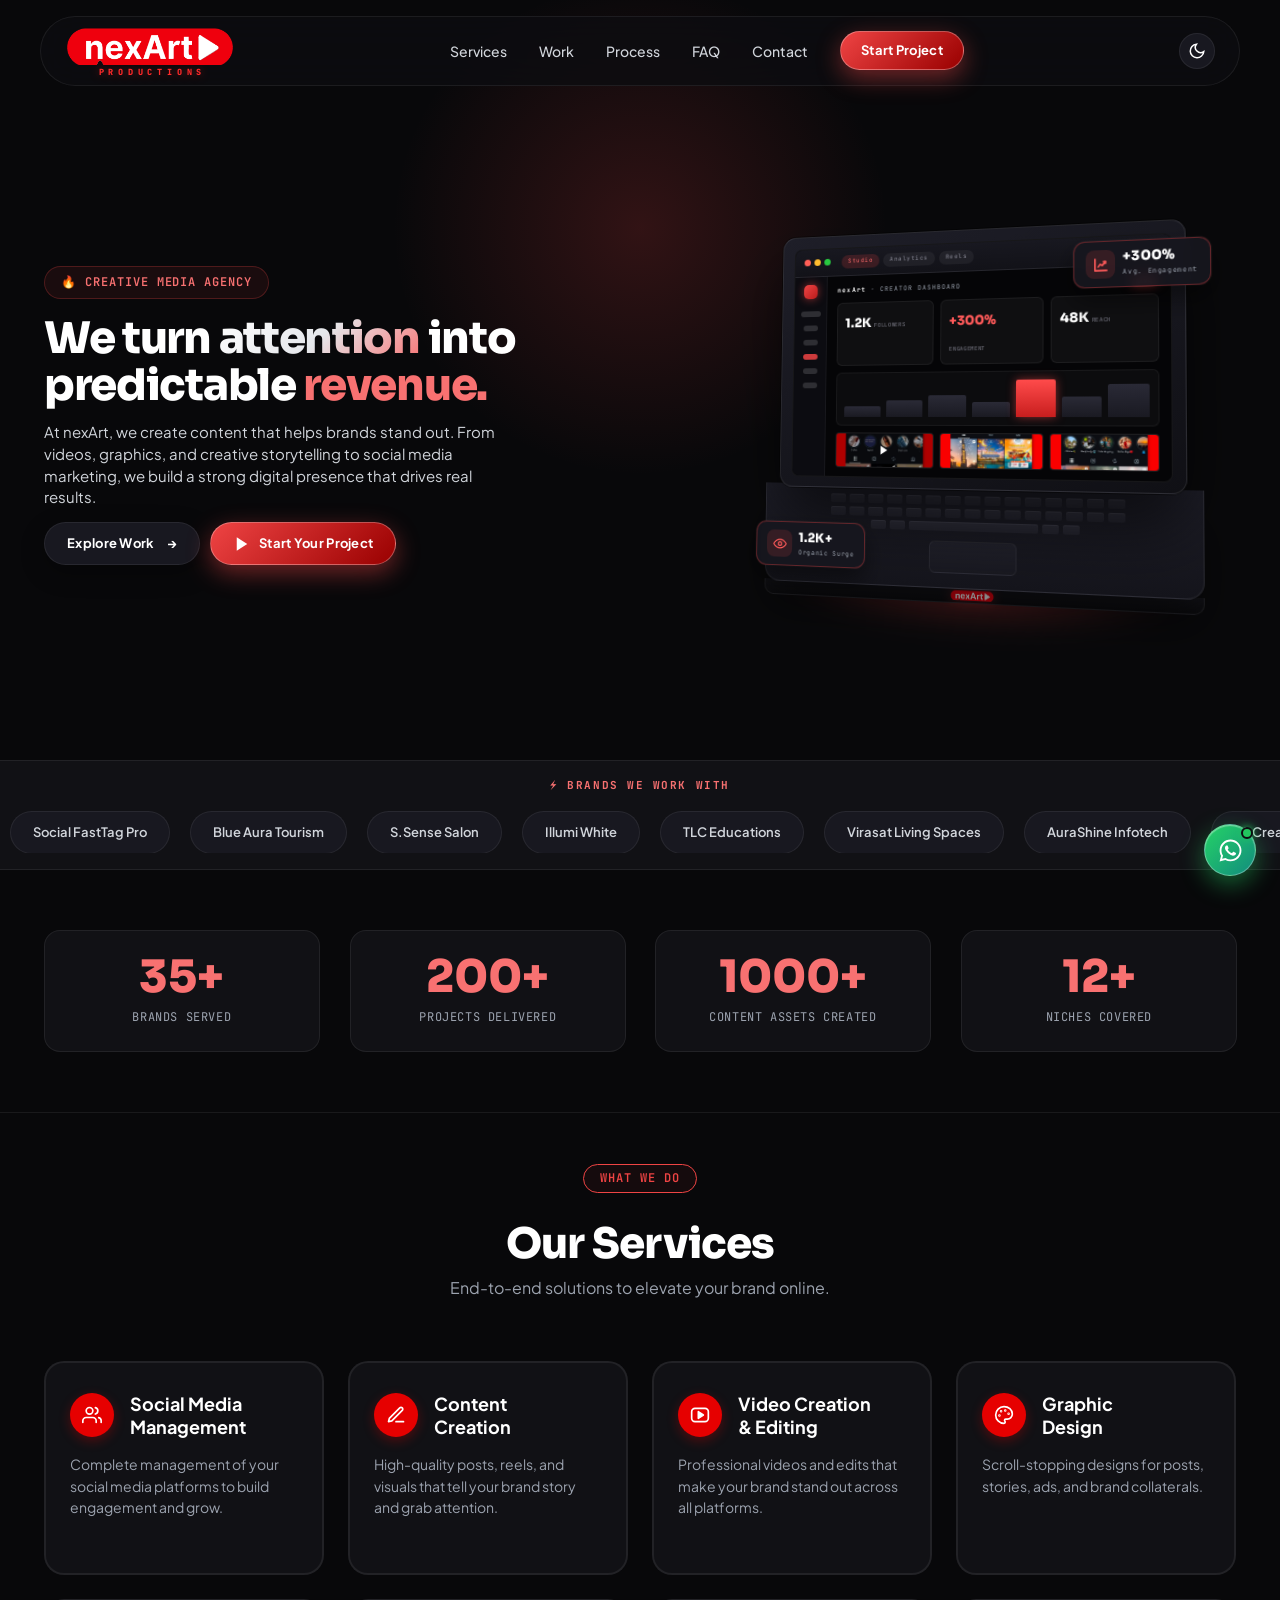
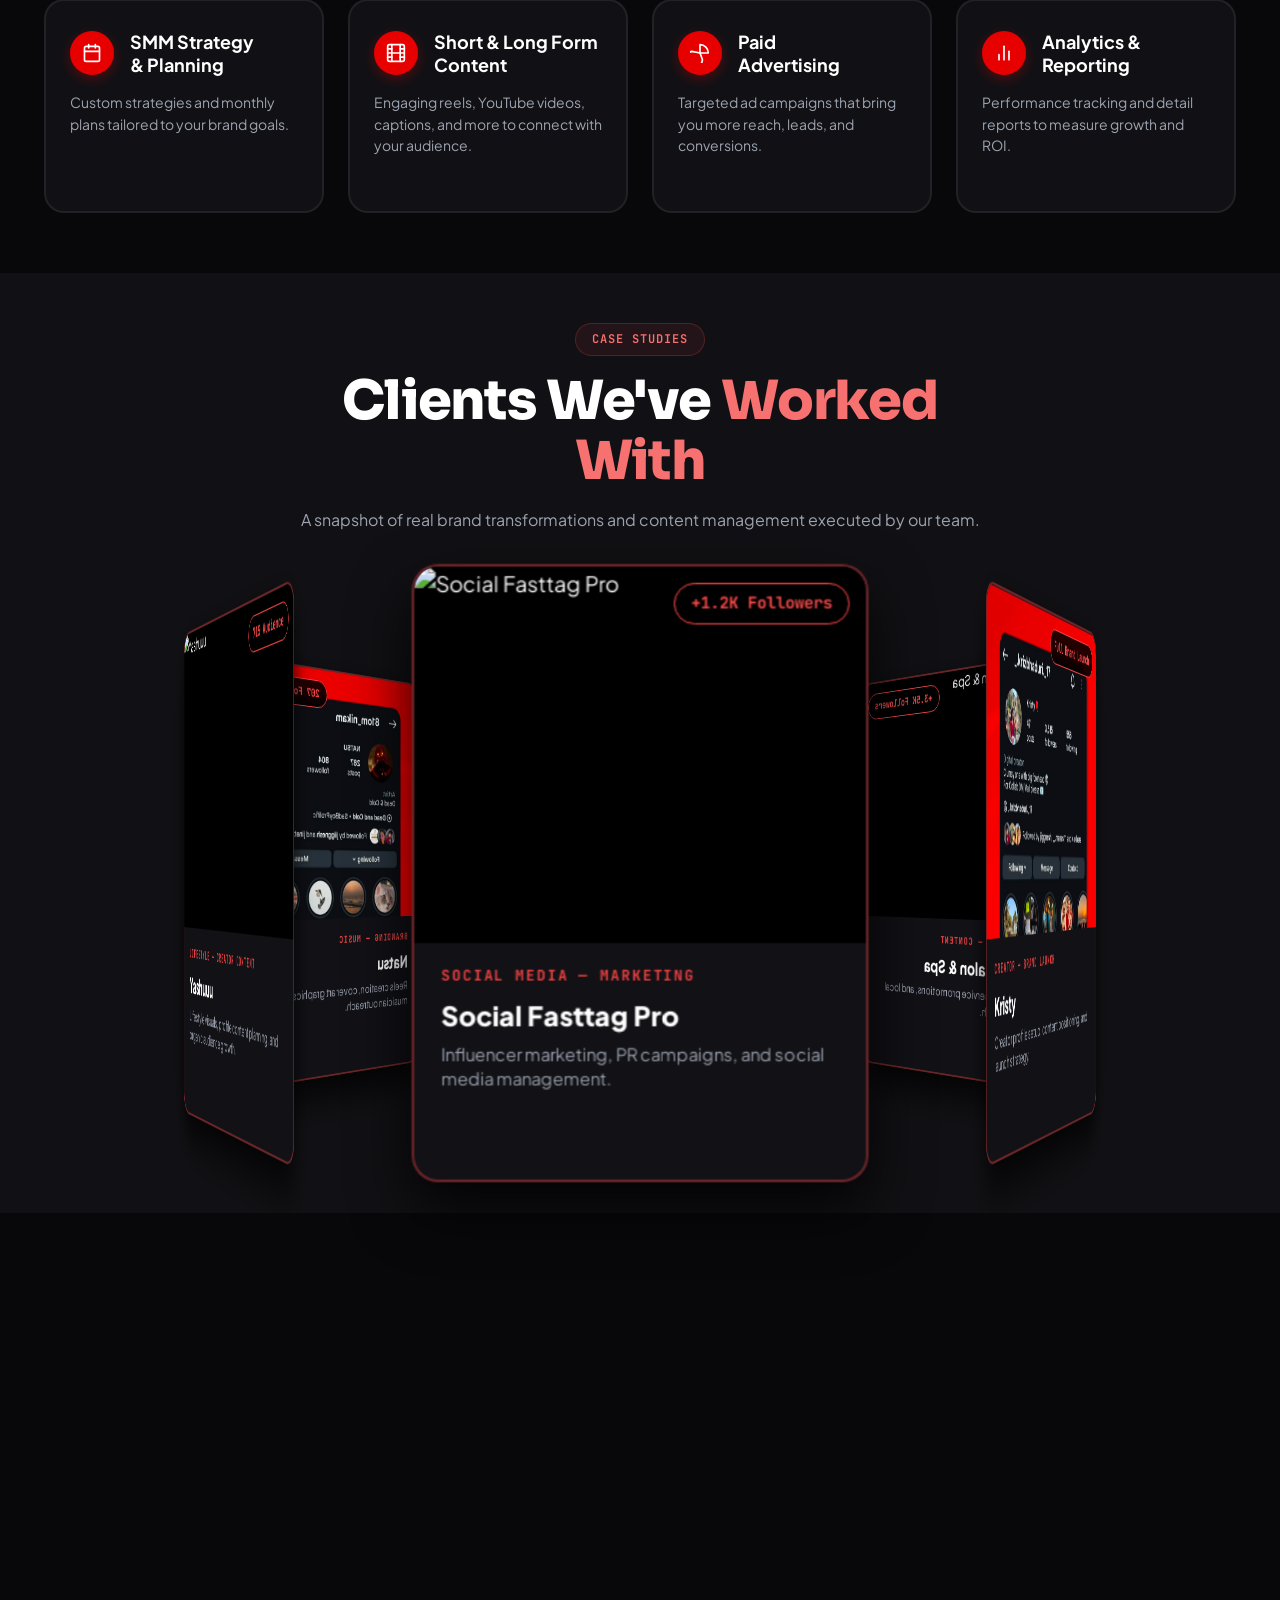
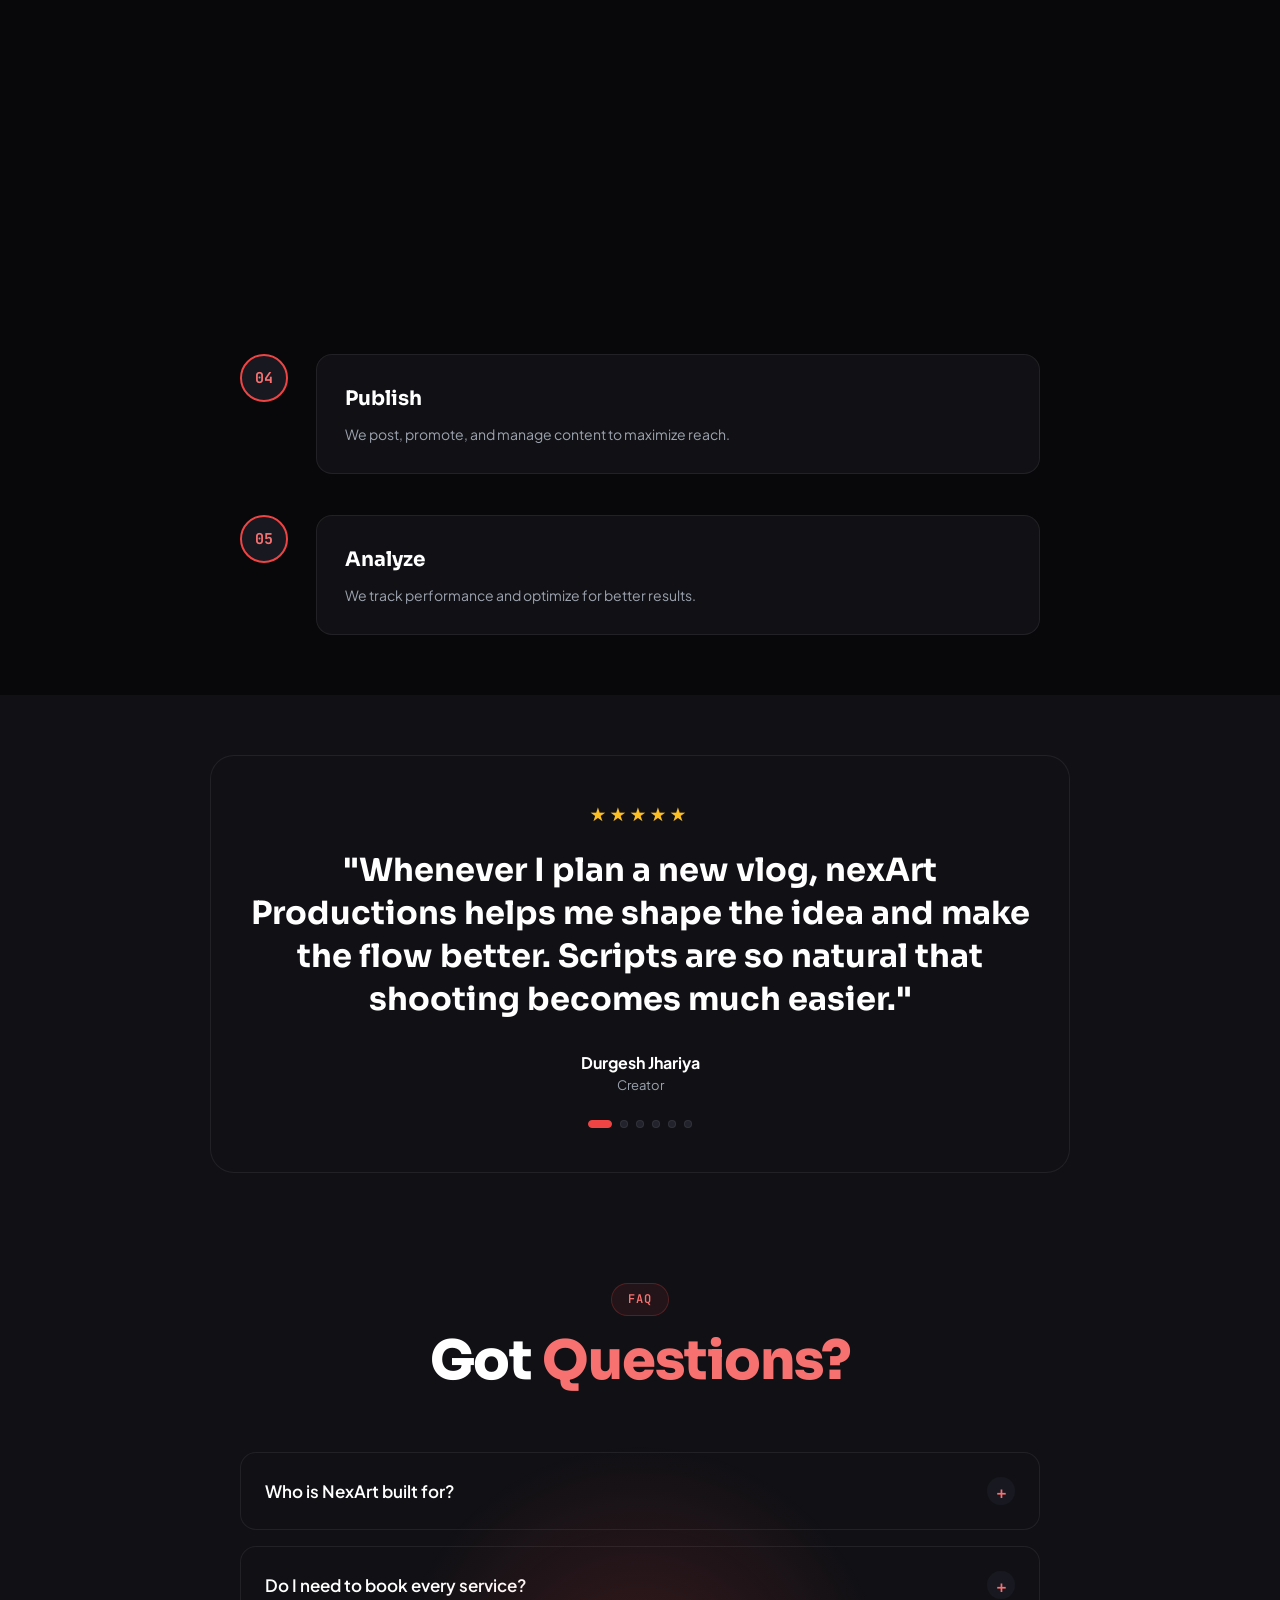
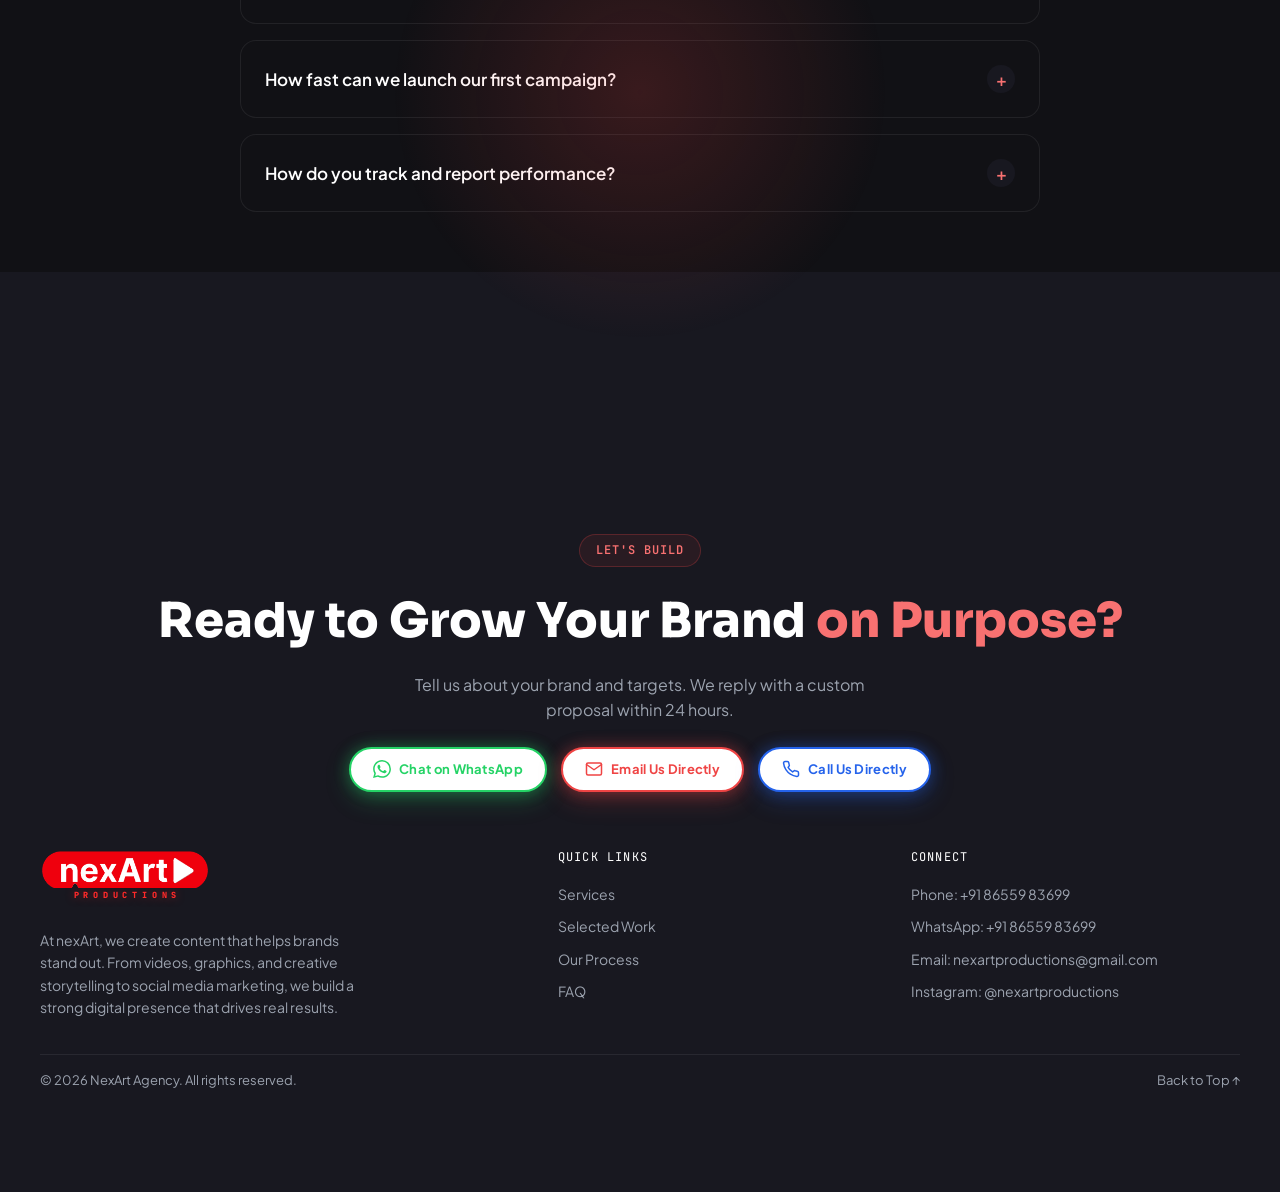
==== commit e60018eb: "Fix Tap for Full View hint text visibility in light mode" ====
--- a/index.html
+++ b/index.html
@@ -1972,7 +1972,99 @@
 
 
 <style id="portfolio-swipe-lightbox">
-/* ===== MOBILE TOUCH SWIPE CAROUSEL ===== */
+/* ===== 3D GALLERY MOBILE RESPONSIVE STYLES (ENHANCED MOBILE TEXT VISIBILITY) ===== */
+@media (max-width: 768px) {
+  .portfolio-3d-wrapper {
+    height: 440px !important;
+  }
+  .portfolio-3d-card-wrap {
+    width: 250px !important;
+    height: 370px !important;
+    margin-left: -125px !important;
+    margin-top: -185px !important;
+  }
+  .portfolio-3d-card-wrap .portfolio-thumb-wrap {
+    height: 190px !important;
+  }
+  .portfolio-3d-card-wrap .portfolio-body {
+    padding: 14px 16px !important;
+    background: #111116 !important;
+  }
+  .portfolio-3d-card-wrap .portfolio-category {
+    font-size: 11px !important;
+    letter-spacing: 0.06em !important;
+    color: #FF5555 !important;
+  }
+  .portfolio-3d-card-wrap .portfolio-title {
+    font-size: 18px !important;
+    font-weight: 800 !important;
+    color: #FFFFFF !important;
+    margin-bottom: 4px !important;
+  }
+  .portfolio-3d-card-wrap .portfolio-desc {
+    font-size: 13px !important;
+    line-height: 1.4 !important;
+    color: #D1D5DB !important;
+  }
+  .portfolio-3d-card-wrap .portfolio-metric-tag {
+    font-size: 11px !important;
+    padding: 5px 12px !important;
+  }
+}
+@media (max-width: 480px) {
+  .portfolio-3d-wrapper {
+    height: 420px !important;
+  }
+  .portfolio-3d-card-wrap {
+    width: 230px !important;
+    height: 350px !important;
+    margin-left: -115px !important;
+    margin-top: -175px !important;
+  }
+  .portfolio-3d-card-wrap .portfolio-thumb-wrap {
+    height: 180px !important;
+  }
+  .portfolio-3d-card-wrap .portfolio-body {
+    padding: 12px 14px !important;
+    background: #111116 !important;
+  }
+  .portfolio-3d-card-wrap .portfolio-category {
+    font-size: 10px !important;
+    color: #FF5555 !important;
+  }
+/* ===== 3D PORTFOLIO CARDS THEME PRESERVATION (DARK CARDS IN ALL MODES) ===== */
+body.light-mode .portfolio-card {
+  background: #111116 !important;
+  border-color: rgba(239, 68, 68, 0.4) !important;
+  box-shadow: 0 20px 45px rgba(0, 0, 0, 0.4) !important;
+}
+body.light-mode .portfolio-card .portfolio-body {
+  background: #111116 !important;
+}
+body.light-mode .portfolio-card .portfolio-title {
+  color: #FFFFFF !important;
+}
+body.light-mode .portfolio-card .portfolio-desc {
+  color: #9CA3AF !important;
+}
+body.light-mode .portfolio-card .portfolio-category {
+  color: #EF4444 !important;
+}
+body.light-mode .portfolio-card .portfolio-metric-tag {
+  background: #EF4444 !important;
+  border-color: #FF6B6B !important;
+  color: #FFFFFF !important;
+}
+  .portfolio-3d-card-wrap .portfolio-desc {
+    font-size: 12px !important;
+    line-height: 1.35 !important;
+    color: #D1D5DB !important;
+  }
+  .portfolio-3d-card-wrap .portfolio-metric-tag {
+    font-size: 10px !important;
+    padding: 4px 10px !important;
+  }
+}
 @media (max-width: 768px) {
   .portfolio-grid {
     display: flex;
@@ -2040,7 +2132,7 @@
   background: rgba(13, 13, 17, 0.85);
   backdrop-filter: blur(8px);
   border: 1px solid var(--border-subtle);
-  color: var(--text-primary);
+  color: #FFFFFF;
   font-family: var(--font-mono);
   font-size: 11px;
   padding: 4px 12px;
@@ -4770,88 +4862,100 @@
                 <p class="section-desc">A snapshot of real brand transformations and content management executed by our team.</p>
             </div>
 
-            <div class="portfolio-grid">
-                <!-- Project 1 -->
-                <div class="portfolio-card">
-                    <div class="portfolio-thumb-wrap">
-                        <img src="photos/1.png" alt="Social Fasttag Pro">
-                        <span class="portfolio-metric-tag">+1.2K Followers in 60 Days</span>
+            <!-- Animated 3D Circular Gallery Showcase -->
+            <div class="portfolio-3d-wrapper" style="position: relative; width: 100%; height: 560px; overflow: visible; perspective: 1600px; display: flex; align-items: center; justify-content: center; padding: 10px 0;">
+                <div class="portfolio-3d-carousel" id="portfolio3DCarousel" style="position: relative; width: 100%; height: 100%; transform-style: preserve-3d; transition: transform 0.15s ease-out;">
+                    <!-- Project 1 -->
+                    <div class="portfolio-3d-card-wrap" style="position: absolute; width: 340px; height: 460px; left: 50%; top: 50%; margin-left: -170px; margin-top: -230px; transition: transform 0.3s ease, opacity 0.3s ease;">
+                        <div class="portfolio-card" style="position: relative; width: 100%; height: 100%; border-radius: 20px; overflow: hidden; background: #111116; border: 2px solid rgba(239, 68, 68, 0.4); box-shadow: 0 20px 45px rgba(0,0,0,0.85);">
+                            <div class="portfolio-thumb-wrap" style="height: 280px; background: #000000; position: relative;">
+                                <img src="photos/1.png" alt="Social Fasttag Pro" style="width: 100%; height: 100%; object-fit: cover; object-position: top center;">
+                                <span class="portfolio-metric-tag" style="position: absolute; top: 12px; right: 12px; background: rgba(0,0,0,0.85); border: 1px solid var(--accent-red); color: #FF4D4D; padding: 5px 12px; border-radius: 999px; font-family: var(--font-mono); font-size: 12px; font-weight: 700;">+1.2K Followers</span>
+                            </div>
+                            <div class="portfolio-body" style="padding: 16px 20px; background: #111116;">
+                                <span class="portfolio-category" style="color: #EF4444; font-size: 11px; font-weight: 700; text-transform: uppercase; letter-spacing: 0.08em; display: block; margin-bottom: 4px;">Social Media — Marketing</span>
+                                <h3 class="portfolio-title" style="font-size: 20px; font-weight: 800; color: #FFFFFF; margin-bottom: 4px;">Social Fasttag Pro</h3>
+                                <p class="portfolio-desc" style="font-size: 13px; color: #9CA3AF; line-height: 1.4;">Influencer marketing, PR campaigns, and social media management.</p>
+                            </div>
+                        </div>
                     </div>
-                    <div class="portfolio-body">
-                        <span class="portfolio-category">Social Media — Marketing</span>
-                        <h3 class="portfolio-title">Social Fasttag Pro</h3>
-                        <p class="portfolio-desc">Influencer marketing, PR campaigns, and social media management.</p>
+
+                    <!-- Project 2 -->
+                    <div class="portfolio-3d-card-wrap" style="position: absolute; width: 340px; height: 460px; left: 50%; top: 50%; margin-left: -170px; margin-top: -230px; transition: transform 0.3s ease, opacity 0.3s ease;">
+                        <div class="portfolio-card" style="position: relative; width: 100%; height: 100%; border-radius: 20px; overflow: hidden; background: #111116; border: 2px solid rgba(239, 68, 68, 0.4); box-shadow: 0 20px 45px rgba(0,0,0,0.85);">
+                            <div class="portfolio-thumb-wrap" style="height: 280px; background: #000000; position: relative;">
+                                <img src="photos/client-travel.jpg" alt="Kristy" style="width: 100%; height: 100%; object-fit: cover; object-position: top center;">
+                                <span class="portfolio-metric-tag" style="position: absolute; top: 12px; right: 12px; background: rgba(0,0,0,0.85); border: 1px solid var(--accent-red); color: #FF4D4D; padding: 5px 12px; border-radius: 999px; font-family: var(--font-mono); font-size: 12px; font-weight: 700;">Full Brand Launch</span>
+                            </div>
+                            <div class="portfolio-body" style="padding: 16px 20px; background: #111116;">
+                                <span class="portfolio-category" style="color: #EF4444; font-size: 11px; font-weight: 700; text-transform: uppercase; letter-spacing: 0.08em; display: block; margin-bottom: 4px;">Creator — Brand Launch</span>
+                                <h3 class="portfolio-title" style="font-size: 20px; font-weight: 800; color: #FFFFFF; margin-bottom: 4px;">Kristy</h3>
+                                <p class="portfolio-desc" style="font-size: 13px; color: #9CA3AF; line-height: 1.4;">Creator profile setup, content positioning, and launch strategy.</p>
+                            </div>
+                        </div>
                     </div>
-                </div>
-
-                <!-- Project 2 -->
-                <div class="portfolio-card">
-                    <div class="portfolio-thumb-wrap">
-                        <img src="photos/client-travel.jpg" alt="Kristy">
-                        <span class="portfolio-metric-tag">Full Brand Launch</span>
+
+                    <!-- Project 3 -->
+                    <div class="portfolio-3d-card-wrap" style="position: absolute; width: 340px; height: 460px; left: 50%; top: 50%; margin-left: -170px; margin-top: -230px; transition: transform 0.3s ease, opacity 0.3s ease;">
+                        <div class="portfolio-card" style="position: relative; width: 100%; height: 100%; border-radius: 20px; overflow: hidden; background: #111116; border: 2px solid rgba(239, 68, 68, 0.4); box-shadow: 0 20px 45px rgba(0,0,0,0.85);">
+                            <div class="portfolio-thumb-wrap" style="height: 280px; background: #000000; position: relative;">
+                                <img src="photos/2.png" alt="S.Sense Salon & Spa" style="width: 100%; height: 100%; object-fit: cover; object-position: top center;">
+                                <span class="portfolio-metric-tag" style="position: absolute; top: 12px; right: 12px; background: rgba(0,0,0,0.85); border: 1px solid var(--accent-red); color: #FF4D4D; padding: 5px 12px; border-radius: 999px; font-family: var(--font-mono); font-size: 12px; font-weight: 700;">+3.5K Followers</span>
+                            </div>
+                            <div class="portfolio-body" style="padding: 16px 20px; background: #111116;">
+                                <span class="portfolio-category" style="color: #EF4444; font-size: 11px; font-weight: 700; text-transform: uppercase; letter-spacing: 0.08em; display: block; margin-bottom: 4px;">Beauty Salon — Content</span>
+                                <h3 class="portfolio-title" style="font-size: 20px; font-weight: 800; color: #FFFFFF; margin-bottom: 4px;">S.Sense Salon & Spa</h3>
+                                <p class="portfolio-desc" style="font-size: 13px; color: #9CA3AF; line-height: 1.4;">Salon content, service promotions, and local audience growth.</p>
+                            </div>
+                        </div>
                     </div>
-                    <div class="portfolio-body">
-                        <span class="portfolio-category">Creator — Brand Launch</span>
-                        <h3 class="portfolio-title">Kristy</h3>
-                        <p class="portfolio-desc">Creator profile setup, content positioning, and launch strategy.</p>
+
+                    <!-- Project 4 (Manasi) -->
+                    <div class="portfolio-3d-card-wrap" style="position: absolute; width: 340px; height: 460px; left: 50%; top: 50%; margin-left: -170px; margin-top: -230px; transition: transform 0.3s ease, opacity 0.3s ease;">
+                        <div class="portfolio-card" style="position: relative; width: 100%; height: 100%; border-radius: 20px; overflow: hidden; background: #111116; border: 2px solid rgba(239, 68, 68, 0.4); box-shadow: 0 20px 45px rgba(0,0,0,0.85);">
+                            <div class="portfolio-thumb-wrap" style="height: 280px; background: #EF4444; position: relative;">
+                                <img src="photos/3.png" alt="Manasi" style="width: 100%; height: 100%; object-fit: cover; object-position: top center;">
+                                <span class="portfolio-metric-tag" style="position: absolute; top: 12px; right: 12px; background: rgba(0,0,0,0.85); border: 1px solid var(--accent-red); color: #FF4D4D; padding: 5px 12px; border-radius: 999px; font-family: var(--font-mono); font-size: 12px; font-weight: 700;">148+ Video Edits</span>
+                            </div>
+                            <div class="portfolio-body" style="padding: 16px 20px; background: #111116;">
+                                <span class="portfolio-category" style="color: #EF4444; font-size: 11px; font-weight: 700; text-transform: uppercase; letter-spacing: 0.08em; display: block; margin-bottom: 4px;">BEAUTY — CREATOR CONTENT</span>
+                                <h3 class="portfolio-title" style="font-size: 20px; font-weight: 800; color: #FFFFFF; margin-bottom: 4px;">Manasi</h3>
+                                <p class="portfolio-desc" style="font-size: 13px; color: #9CA3AF; line-height: 1.4;">Beauty, skincare, and lifestyle content editing for creator growth.</p>
+                            </div>
+                        </div>
                     </div>
-                </div>
-
-                <!-- Project 3 -->
-                <div class="portfolio-card">
-                    <div class="portfolio-thumb-wrap">
-                        <img src="photos/2.png" alt="S.Sense Salon & Spa">
-                        <span class="portfolio-metric-tag">+3.5K Organic Followers</span>
+
+                    <!-- Project 5 -->
+                    <div class="portfolio-3d-card-wrap" style="position: absolute; width: 340px; height: 460px; left: 50%; top: 50%; margin-left: -170px; margin-top: -230px; transition: transform 0.3s ease, opacity 0.3s ease;">
+                        <div class="portfolio-card" style="position: relative; width: 100%; height: 100%; border-radius: 20px; overflow: hidden; background: #111116; border: 2px solid rgba(239, 68, 68, 0.4); box-shadow: 0 20px 45px rgba(0,0,0,0.85);">
+                            <div class="portfolio-thumb-wrap" style="height: 280px; background: #000000; position: relative;">
+                                <img src="photos/client-music.jpg" alt="Natsu" style="width: 100%; height: 100%; object-fit: cover; object-position: top center;">
+                                <span class="portfolio-metric-tag" style="position: absolute; top: 12px; right: 12px; background: rgba(0,0,0,0.85); border: 1px solid var(--accent-red); color: #FF4D4D; padding: 5px 12px; border-radius: 999px; font-family: var(--font-mono); font-size: 12px; font-weight: 700;">207 Followers / 14D</span>
+                            </div>
+                            <div class="portfolio-body" style="padding: 16px 20px; background: #111116;">
+                                <span class="portfolio-category" style="color: #EF4444; font-size: 11px; font-weight: 700; text-transform: uppercase; letter-spacing: 0.08em; display: block; margin-bottom: 4px;">Branding — Music</span>
+                                <h3 class="portfolio-title" style="font-size: 20px; font-weight: 800; color: #FFFFFF; margin-bottom: 4px;">Natsu</h3>
+                                <p class="portfolio-desc" style="font-size: 13px; color: #9CA3AF; line-height: 1.4;">Reels creation, cover art graphics, and targeted musician outreach.</p>
+                            </div>
+                        </div>
                     </div>
-                    <div class="portfolio-body">
-                        <span class="portfolio-category">Beauty Salon — Content</span>
-                        <h3 class="portfolio-title">S.Sense Salon & Spa</h3>
-                        <p class="portfolio-desc">Salon content, service promotions, and local audience growth.</p>
-                    </div>
-                </div>
-
-                <!-- Project 4 -->
-                <div class="portfolio-card">
-                    <div class="portfolio-thumb-wrap">
-                        <img src="photos/3.png" alt="Manasi">
-                        <span class="portfolio-metric-tag">148+ Video Edits</span>
-                    </div>
-                    <div class="portfolio-body">
-                        <span class="portfolio-category">Beauty — Creator Content</span>
-                        <h3 class="portfolio-title">Manasi</h3>
-                        <p class="portfolio-desc">Beauty, skincare, and lifestyle content editing for creator growth.</p>
-                    </div>
-                </div>
-
-                <!-- Project 5 -->
-                <div class="portfolio-card">
-                    <div class="portfolio-thumb-wrap">
-                        <img src="photos/client-music.jpg" alt="Natsu">
-                        <span class="portfolio-metric-tag">207 Followers in 14 Days</span>
-                    </div>
-                    <div class="portfolio-body">
-                        <span class="portfolio-category">Branding — Music</span>
-                        <h3 class="portfolio-title">Natsu</h3>
-                        <p class="portfolio-desc">Reels creation, cover art graphics, and targeted musician outreach.</p>
-                    </div>
-                </div>
-
-                <!-- Project 6 -->
-                <div class="portfolio-card">
-                    <div class="portfolio-thumb-wrap">
-                        <img src="photos/4.png" alt="Yashuuu">
-                        <span class="portfolio-metric-tag">715 Organic Audience</span>
-                    </div>
-                    <div class="portfolio-body">
-                        <span class="portfolio-category">Lifestyle — Creator Content</span>
-                        <h3 class="portfolio-title">Yashuuu</h3>
-                        <p class="portfolio-desc">Lifestyle visuals, profile content planning, and organic audience growth.</p>
+
+                    <!-- Project 6 -->
+                    <div class="portfolio-3d-card-wrap" style="position: absolute; width: 340px; height: 460px; left: 50%; top: 50%; margin-left: -170px; margin-top: -230px; transition: transform 0.3s ease, opacity 0.3s ease;">
+                        <div class="portfolio-card" style="position: relative; width: 100%; height: 100%; border-radius: 20px; overflow: hidden; background: #111116; border: 2px solid rgba(239, 68, 68, 0.4); box-shadow: 0 20px 45px rgba(0,0,0,0.85);">
+                            <div class="portfolio-thumb-wrap" style="height: 280px; background: #000000; position: relative;">
+                                <img src="photos/4.png" alt="Yashuuu" style="width: 100%; height: 100%; object-fit: cover; object-position: top center;">
+                                <span class="portfolio-metric-tag" style="position: absolute; top: 12px; right: 12px; background: rgba(0,0,0,0.85); border: 1px solid var(--accent-red); color: #FF4D4D; padding: 5px 12px; border-radius: 999px; font-family: var(--font-mono); font-size: 12px; font-weight: 700;">715 Audience</span>
+                            </div>
+                            <div class="portfolio-body" style="padding: 16px 20px; background: #111116;">
+                                <span class="portfolio-category" style="color: #EF4444; font-size: 11px; font-weight: 700; text-transform: uppercase; letter-spacing: 0.08em; display: block; margin-bottom: 4px;">Lifestyle — Creator Content</span>
+                                <h3 class="portfolio-title" style="font-size: 20px; font-weight: 800; color: #FFFFFF; margin-bottom: 4px;">Yashuuu</h3>
+                                <p class="portfolio-desc" style="font-size: 13px; color: #9CA3AF; line-height: 1.4;">Lifestyle visuals, profile content planning, and organic audience growth.</p>
+                            </div>
+                        </div>
                     </div>
                 </div>
             </div>
-
-            <!-- Portfolio Dynamic Dots Container -->
-            <div class="portfolio-dots-wrap" id="portfolioDotsWrap"></div>
         </div>
     </section>
 
@@ -5164,101 +5268,94 @@
 
 <script id="portfolio-dots-js">
 document.addEventListener('DOMContentLoaded', () => {
-    const grid = document.querySelector('.portfolio-grid');
-    const dotsWrap = document.getElementById('portfolioDotsWrap');
-    let autoScrollInterval = null;
-
-    if (grid && dotsWrap) {
-        const cards = grid.querySelectorAll('.portfolio-card');
-        dotsWrap.innerHTML = '';
-
-        cards.forEach((card, index) => {
-            const dot = document.createElement('button');
-            dot.className = 'portfolio-dot' + (index === 0 ? ' active' : '');
-            dot.setAttribute('aria-label', 'Go to project ' + (index + 1));
-            
-            const handleDotTap = (e) => {
-                if(e) e.preventDefault();
-                const cardLeft = card.offsetLeft - grid.offsetLeft;
-                grid.scrollTo({
-                    left: cardLeft,
-                    behavior: 'smooth'
-                });
-                resetAutoScroll();
-            };
-
-            dot.addEventListener('click', handleDotTap);
-            dot.addEventListener('touchstart', handleDotTap, { passive: false });
-
-            dotsWrap.appendChild(dot);
-        });
-
-        const getActiveIndex = () => {
-            const scrollPos = grid.scrollLeft;
-            return Array.from(cards).reduce((closestIndex, card, index) => {
-                const cardLeft = card.offsetLeft - grid.offsetLeft;
-                const closestLeft = cards[closestIndex].offsetLeft - grid.offsetLeft;
-                return Math.abs(cardLeft - scrollPos) < Math.abs(closestLeft - scrollPos) ? index : closestIndex;
-            }, 0);
-        };
-
-        // Track swipe scroll position to update active dot dynamically
-        grid.addEventListener('scroll', () => {
-            const activeIndex = getActiveIndex();
-            const dots = dotsWrap.querySelectorAll('.portfolio-dot');
-            dots.forEach((dot, idx) => {
-                if (idx === activeIndex) {
-                    dot.classList.add('active');
-                } else {
-                    dot.classList.remove('active');
-                }
+    const carousel = document.getElementById('portfolio3DCarousel');
+    const cards = carousel ? carousel.querySelectorAll('.portfolio-3d-card-wrap') : [];
+
+    if (carousel && cards.length > 0) {
+        let currentRotation = 0;
+        let isUserInteracting = false;
+        let interactionTimeout = null;
+        let touchStartX = 0;
+
+        function getRadius() {
+            const width = window.innerWidth;
+            if (width <= 480) return 260; // Increased spacing on mobile screens
+            if (width <= 768) return 340;
+            return Math.min(width * 0.32, 420);
+        }
+
+        const angleStep = 360 / cards.length;
+
+        // Position cards in 3D circular layout
+        function updateCardsPosition() {
+            const radius = getRadius();
+
+            cards.forEach((card, index) => {
+                const itemAngle = index * angleStep;
+                const totalRotation = currentRotation % 360;
+                const relativeAngle = (itemAngle + totalRotation + 360) % 360;
+                const normalizedAngle = Math.abs(relativeAngle > 180 ? 360 - relativeAngle : relativeAngle);
+
+                // Pure horizontal 3D rotation along a stable axis (no vertical shift / no up-down motion)
+                card.style.transition = 'none';
+                card.style.transform = `rotateY(${itemAngle}deg) translateZ(${radius}px)`;
+                card.style.opacity = '1';
+                card.style.zIndex = Math.round(1000 - normalizedAngle);
             });
+            carousel.style.transform = `rotateY(${currentRotation}deg)`;
+        }
+
+        // Continuous subtle auto-rotation
+        function animate() {
+            if (!isUserInteracting) {
+                currentRotation += 0.15;
+                updateCardsPosition();
+            }
+            requestAnimationFrame(animate);
+        }
+
+        // Touch & Drag controls for smooth swipe on Mobile
+        carousel.parentElement.addEventListener('touchstart', (e) => {
+            if (e.touches.length === 1) {
+                touchStartX = e.touches[0].clientX;
+                isUserInteracting = true;
+                if (interactionTimeout) clearTimeout(interactionTimeout);
+            }
         }, { passive: true });
 
-        // Auto Scroll for Mobile View (every 3 seconds)
-        const startAutoScroll = () => {
-            if (window.innerWidth <= 768) {
-                if (!autoScrollInterval) {
-                    autoScrollInterval = setInterval(() => {
-                        let currentIndex = getActiveIndex();
-                        let nextIndex = (currentIndex + 1) % cards.length;
-                        const nextCard = cards[nextIndex];
-                        if (nextCard) {
-                            const cardLeft = nextCard.offsetLeft - grid.offsetLeft;
-                            grid.scrollTo({
-                                left: cardLeft,
-                                behavior: 'smooth'
-                            });
-                        }
-                    }, 3000);
-                }
-            } else {
-                stopAutoScroll();
+        carousel.parentElement.addEventListener('touchmove', (e) => {
+            if (e.touches.length === 1) {
+                const deltaX = e.touches[0].clientX - touchStartX;
+                touchStartX = e.touches[0].clientX;
+                currentRotation += deltaX * 0.4;
+                updateCardsPosition();
             }
-        };
-
-        const stopAutoScroll = () => {
-            if (autoScrollInterval) {
-                clearInterval(autoScrollInterval);
-                autoScrollInterval = null;
-            }
-        };
-
-        const resetAutoScroll = () => {
-            stopAutoScroll();
-            startAutoScroll();
-        };
-
-        startAutoScroll();
-        window.addEventListener('resize', () => {
-            stopAutoScroll();
-            startAutoScroll();
-        });
-
-        grid.addEventListener('touchstart', stopAutoScroll, { passive: true });
-        grid.addEventListener('touchend', () => {
-            setTimeout(startAutoScroll, 3000); // Resume after 3s of no touch
         }, { passive: true });
+
+        carousel.parentElement.addEventListener('touchend', () => {
+            interactionTimeout = setTimeout(() => {
+                isUserInteracting = false;
+            }, 2000);
+        }, { passive: true });
+
+        // Scroll listener to rotate gallery smoothly with page scroll
+        window.addEventListener('scroll', () => {
+            isUserInteracting = true;
+            if (interactionTimeout) clearTimeout(interactionTimeout);
+
+            const scrollProgress = window.scrollY / (document.documentElement.scrollHeight - window.innerHeight || 1);
+            currentRotation = scrollProgress * 720;
+            updateCardsPosition();
+
+            interactionTimeout = setTimeout(() => {
+                isUserInteracting = false;
+            }, 1500);
+        }, { passive: true });
+
+        window.addEventListener('resize', updateCardsPosition);
+
+        updateCardsPosition();
+        requestAnimationFrame(animate);
     }
 });
 </script>
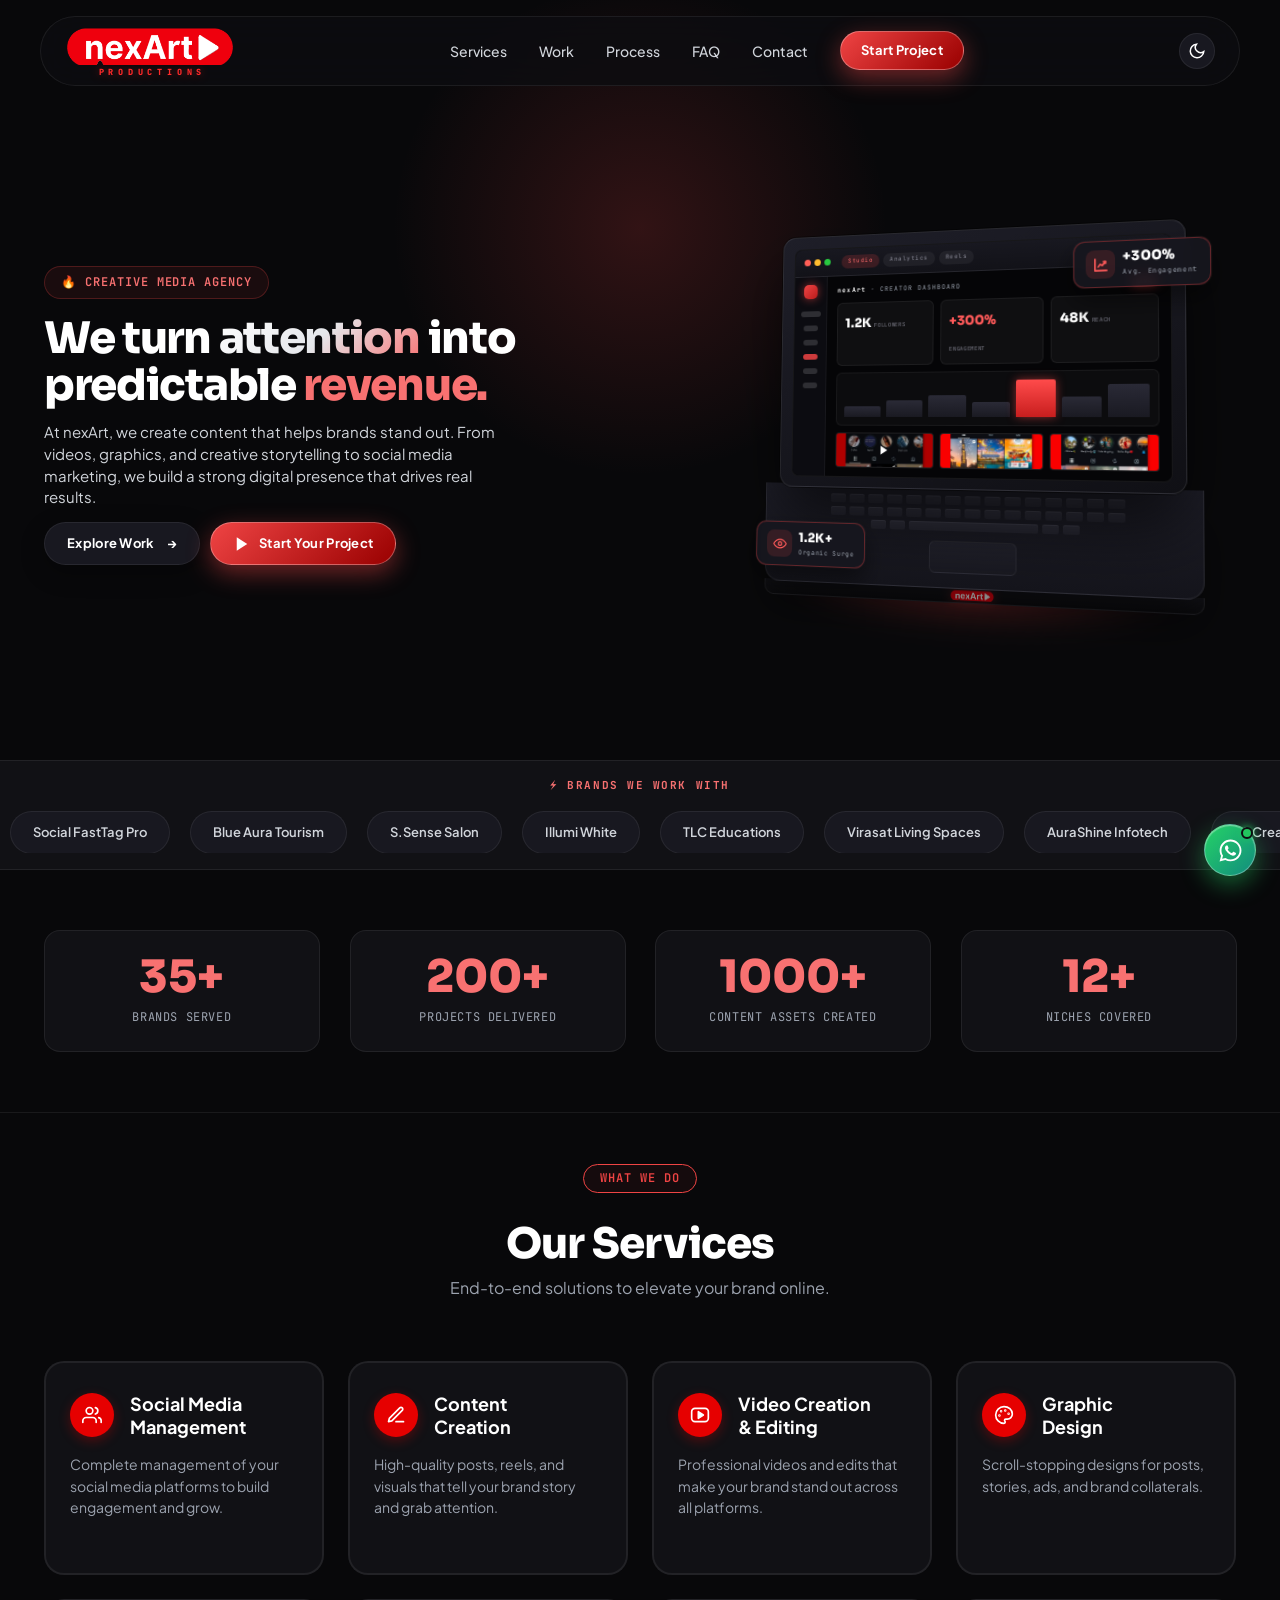
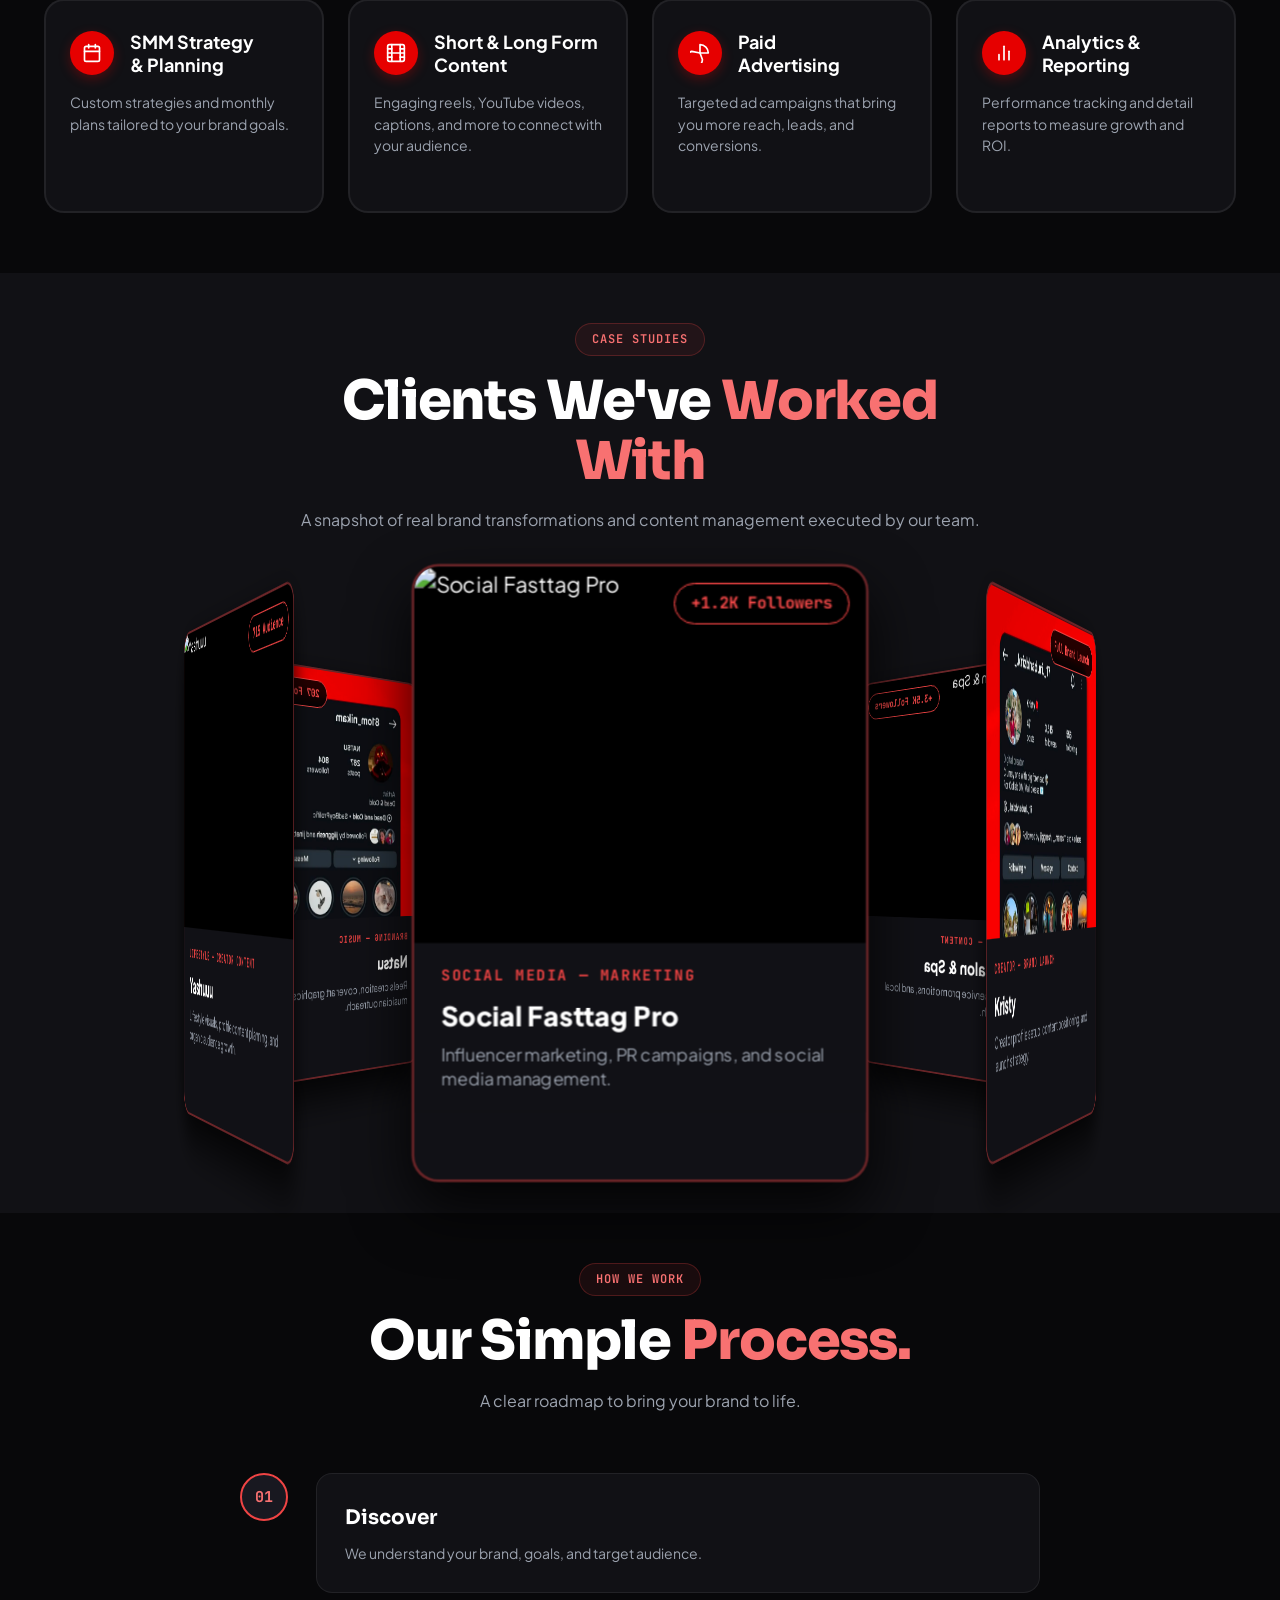
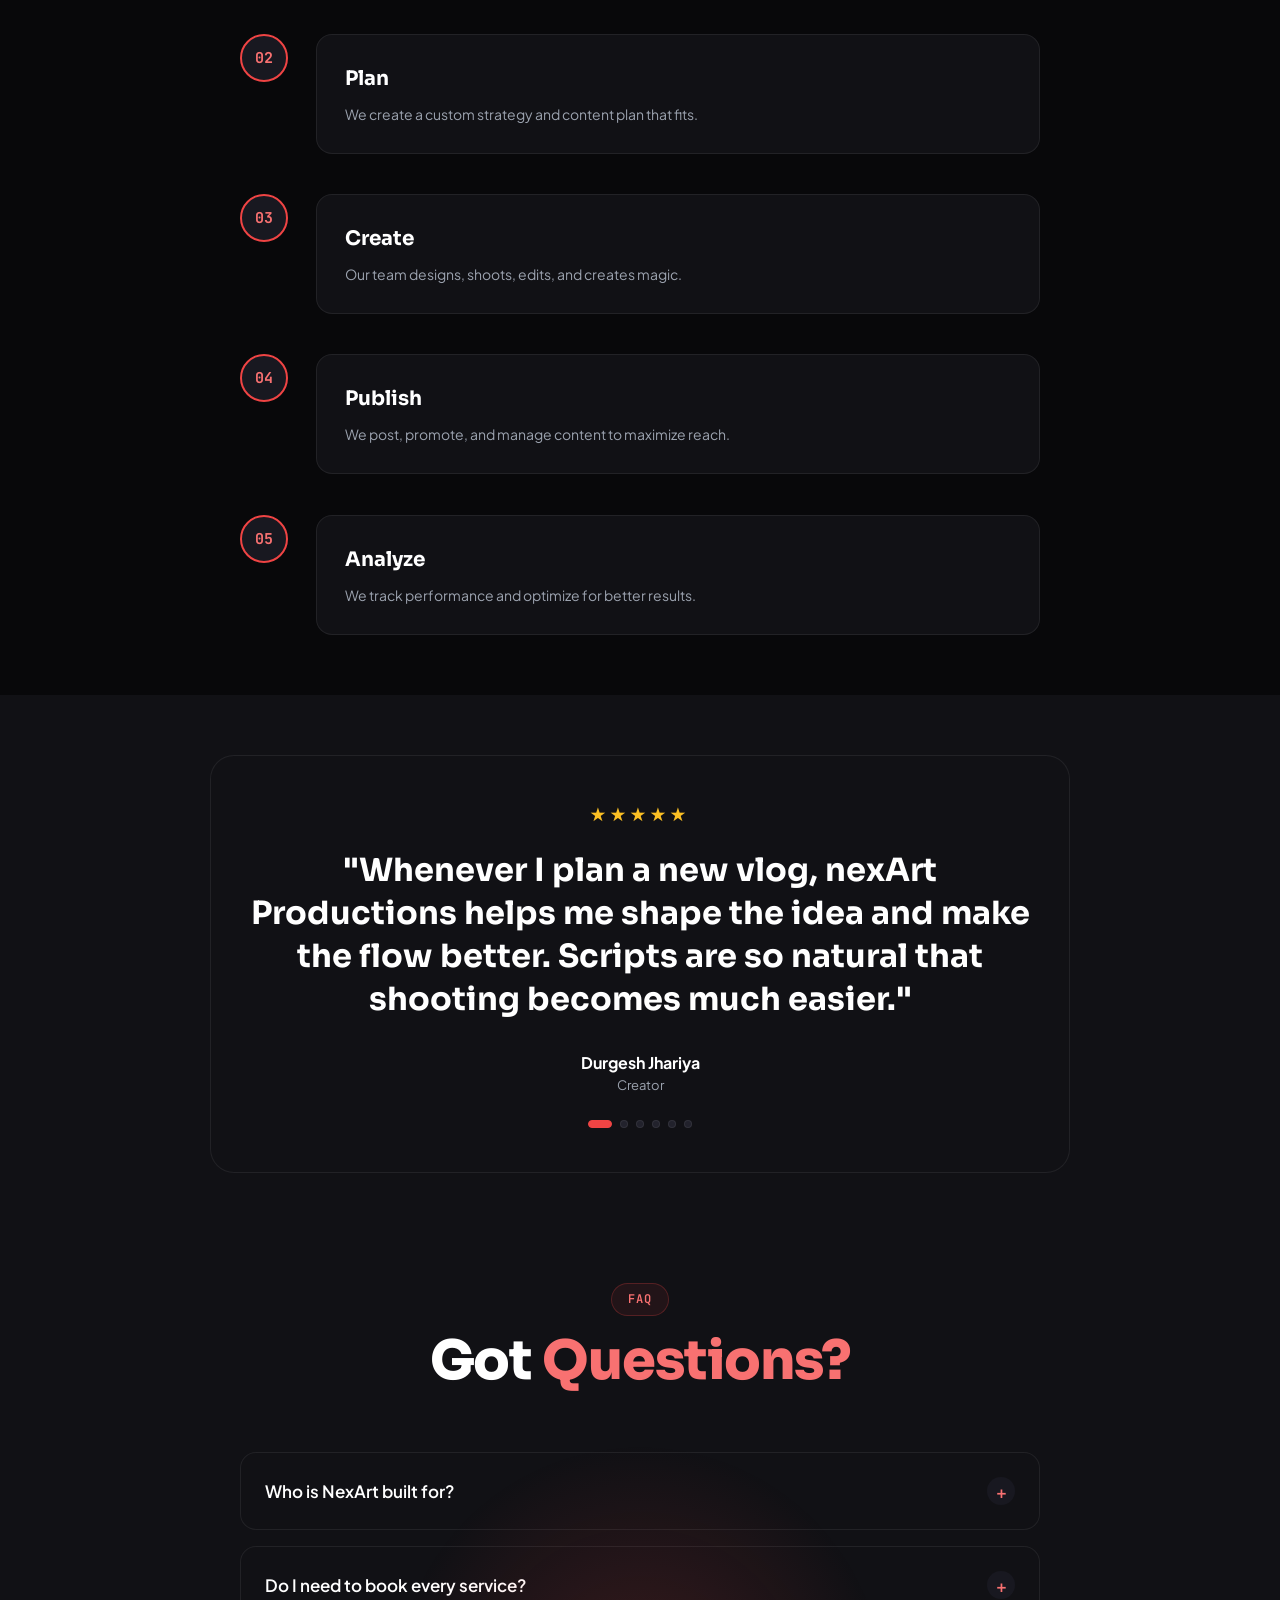
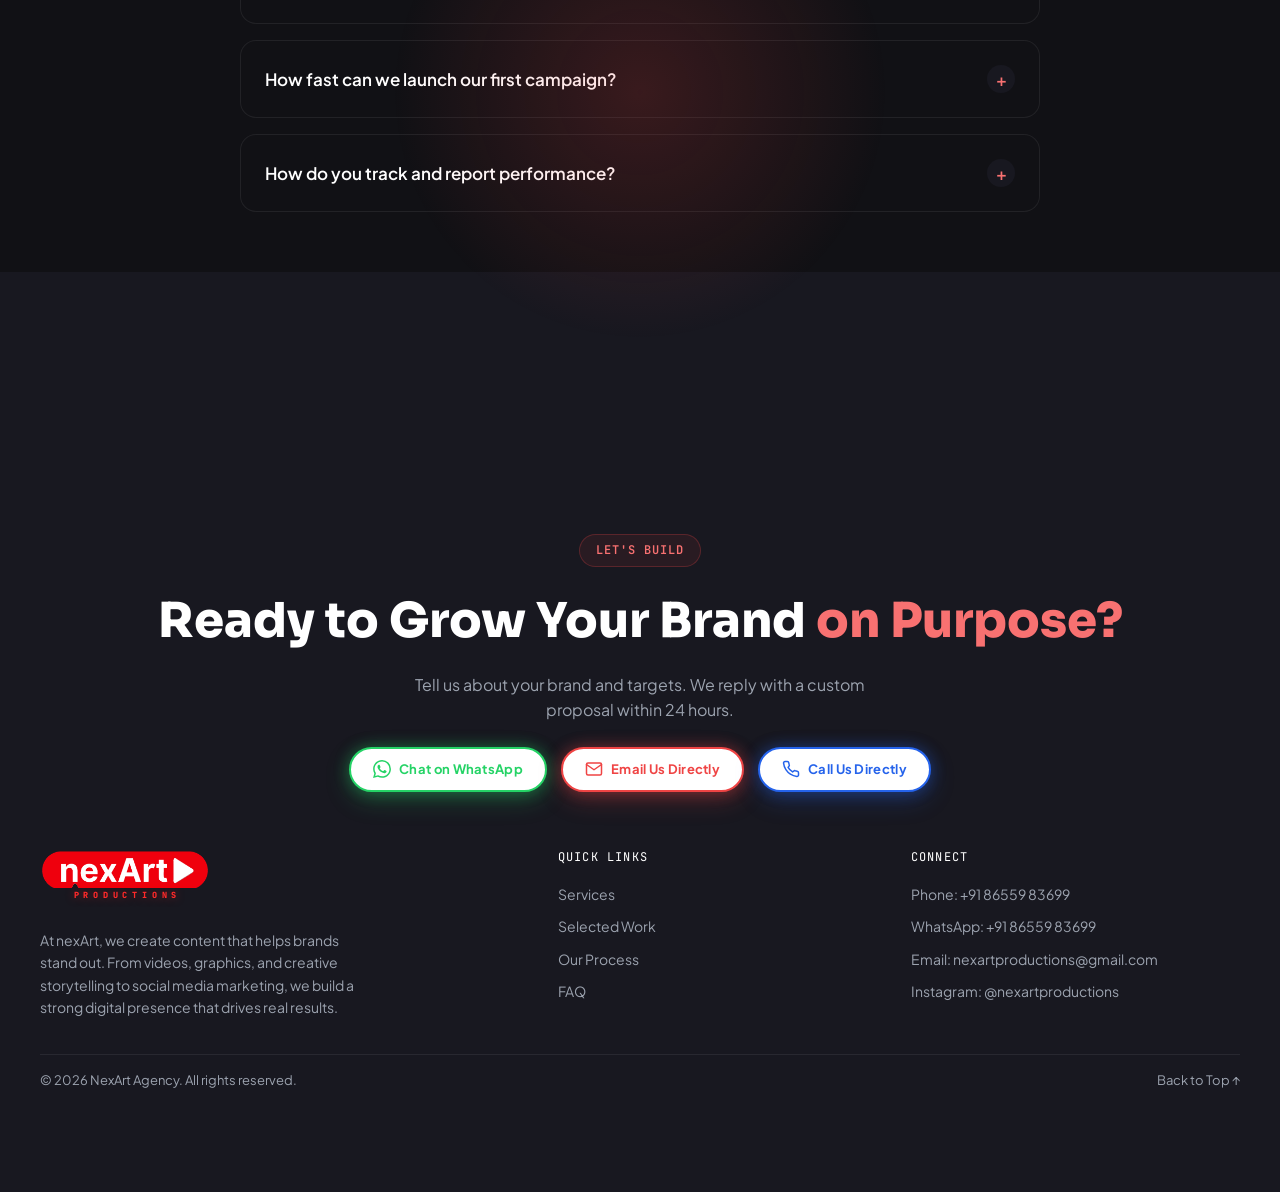
==== commit 5bee741c: "Fix carousel auto-rotation to keep moving on tap and open lightbox on full card tap" ====
--- a/index.html
+++ b/index.html
@@ -5314,11 +5314,13 @@
             requestAnimationFrame(animate);
         }
 
-        // Touch & Drag controls for smooth swipe on Mobile
+        // Touch & Drag controls for smooth swipe on Mobile (auto-rotation only pauses while actively dragging)
+        let touchMoved = false;
+
         carousel.parentElement.addEventListener('touchstart', (e) => {
             if (e.touches.length === 1) {
                 touchStartX = e.touches[0].clientX;
-                isUserInteracting = true;
+                touchMoved = false;
                 if (interactionTimeout) clearTimeout(interactionTimeout);
             }
         }, { passive: true });
@@ -5327,15 +5329,23 @@
             if (e.touches.length === 1) {
                 const deltaX = e.touches[0].clientX - touchStartX;
                 touchStartX = e.touches[0].clientX;
-                currentRotation += deltaX * 0.4;
-                updateCardsPosition();
+                if (Math.abs(deltaX) > 3) {
+                    touchMoved = true;
+                    isUserInteracting = true;
+                    currentRotation += deltaX * 0.4;
+                    updateCardsPosition();
+                }
             }
         }, { passive: true });
 
         carousel.parentElement.addEventListener('touchend', () => {
-            interactionTimeout = setTimeout(() => {
+            if (touchMoved) {
+                interactionTimeout = setTimeout(() => {
+                    isUserInteracting = false;
+                }, 200);
+            } else {
                 isUserInteracting = false;
-            }, 2000);
+            }
         }, { passive: true });
 
         // Scroll listener to rotate gallery smoothly with page scroll
@@ -5446,17 +5456,14 @@
     }
 
     cards.forEach((card, idx) => {
-        const thumb = card.querySelector('.portfolio-thumb-wrap');
-        if (thumb) {
-            thumb.style.cursor = 'pointer';
-            thumb.addEventListener('click', () => {
-                updateLightbox(idx);
-                if (modal) {
-                    modal.classList.add('active');
-                    document.body.style.overflow = 'hidden';
-                }
-            });
-        }
+        card.style.cursor = 'pointer';
+        card.addEventListener('click', () => {
+            updateLightbox(idx);
+            if (modal) {
+                modal.classList.add('active');
+                document.body.style.overflow = 'hidden';
+            }
+        });
     });
 
     if (closeBtn && modal) {
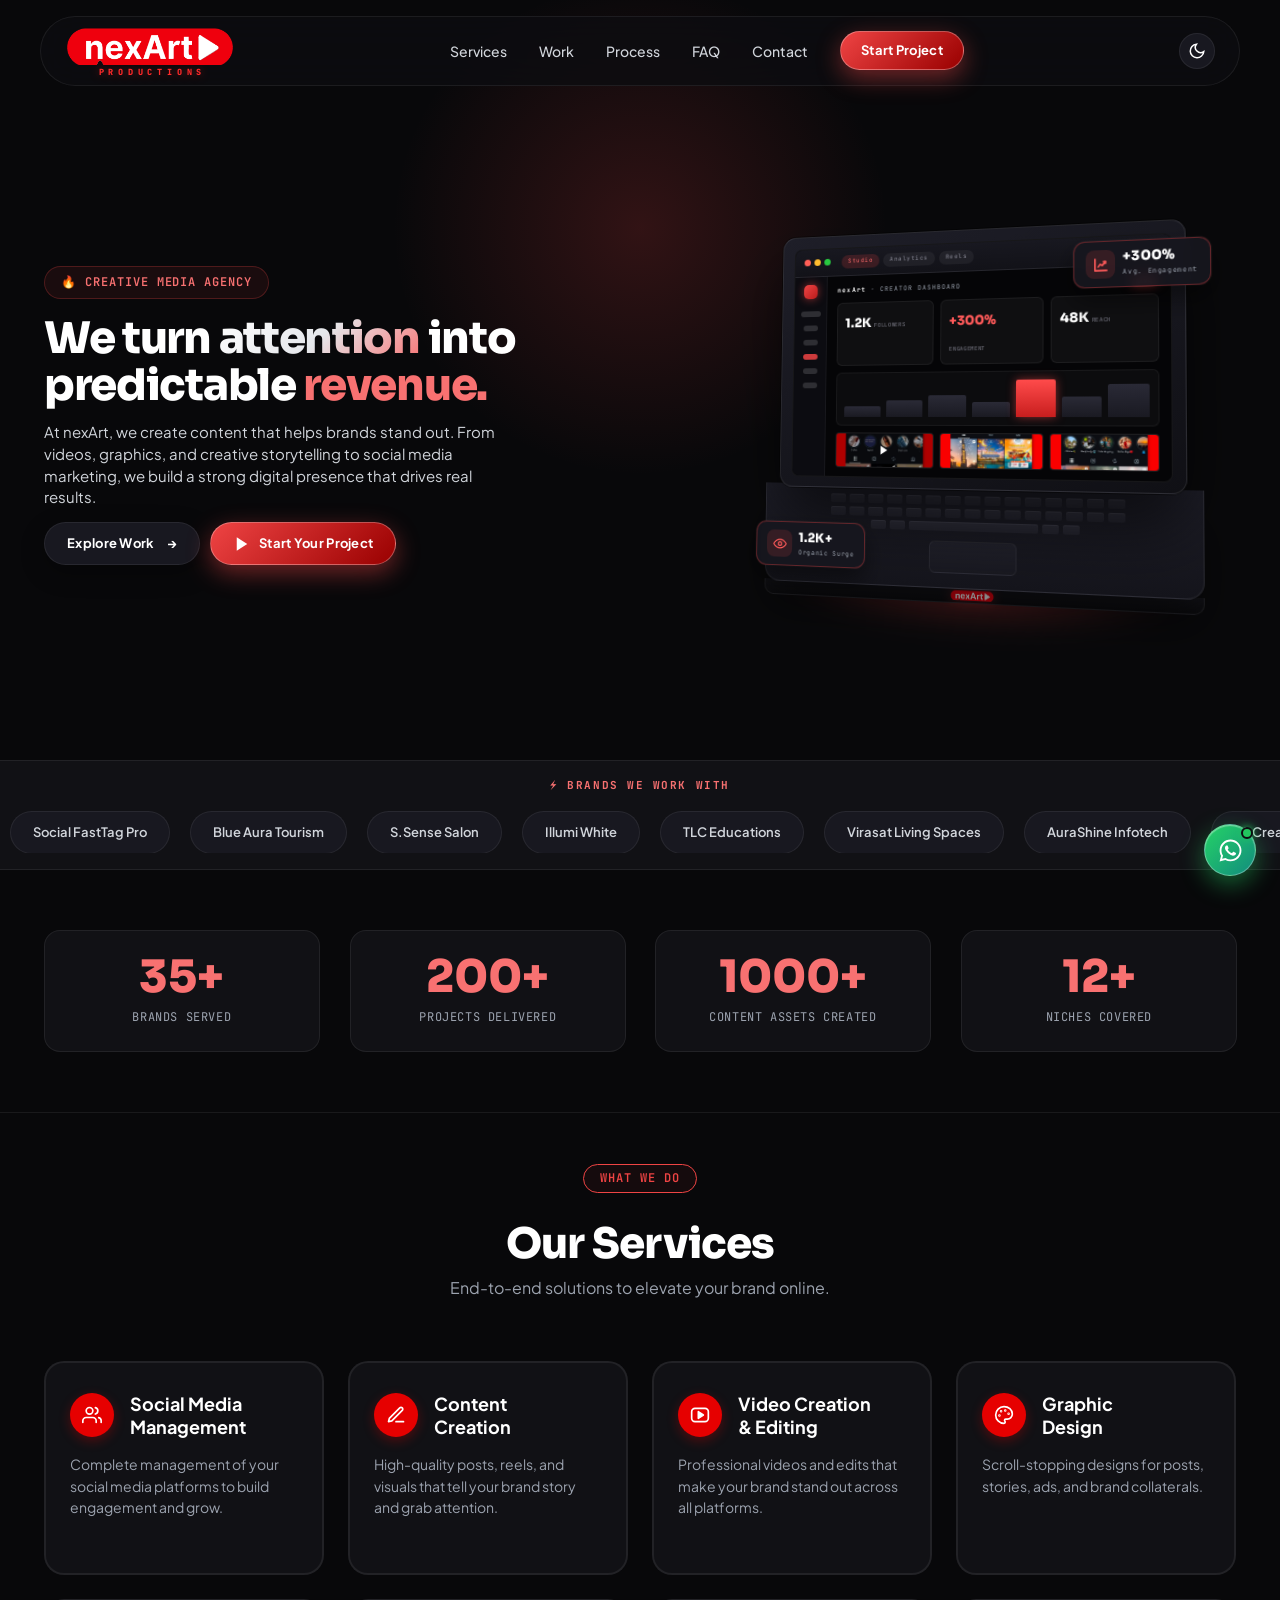
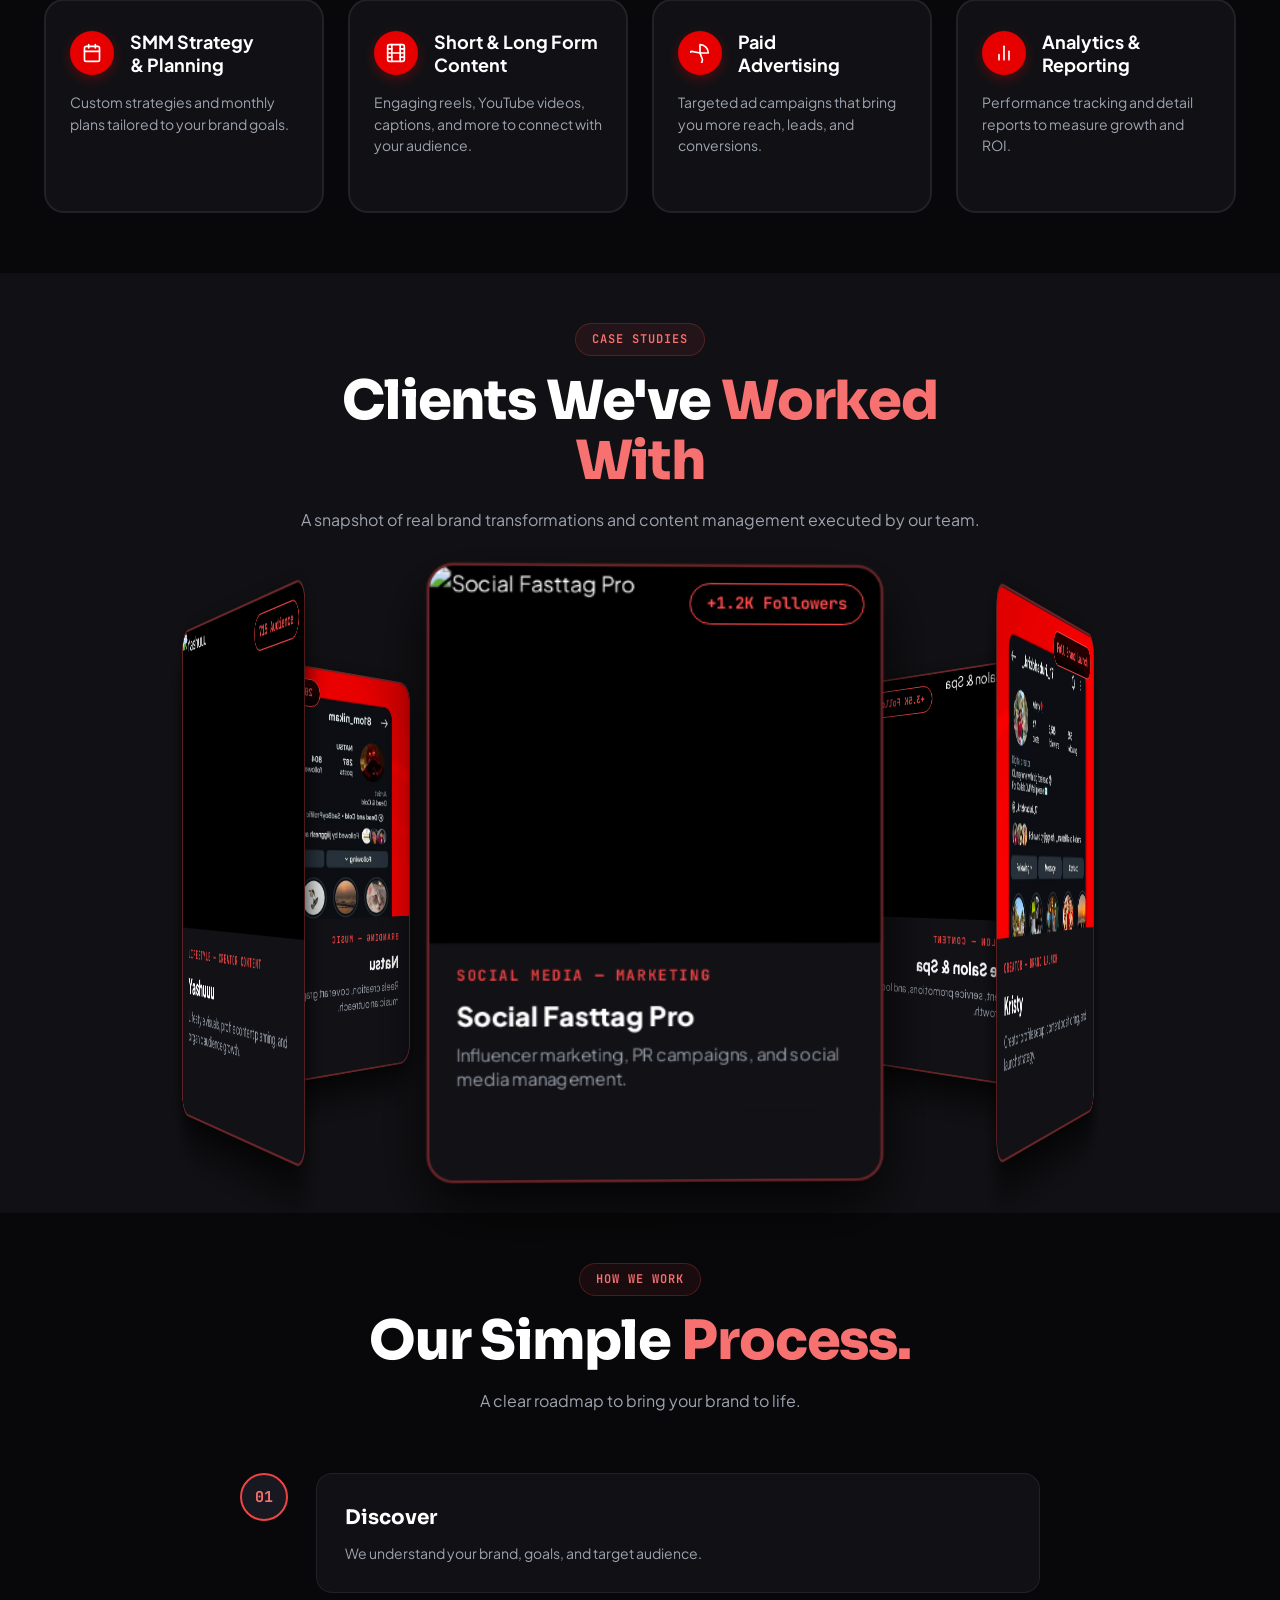
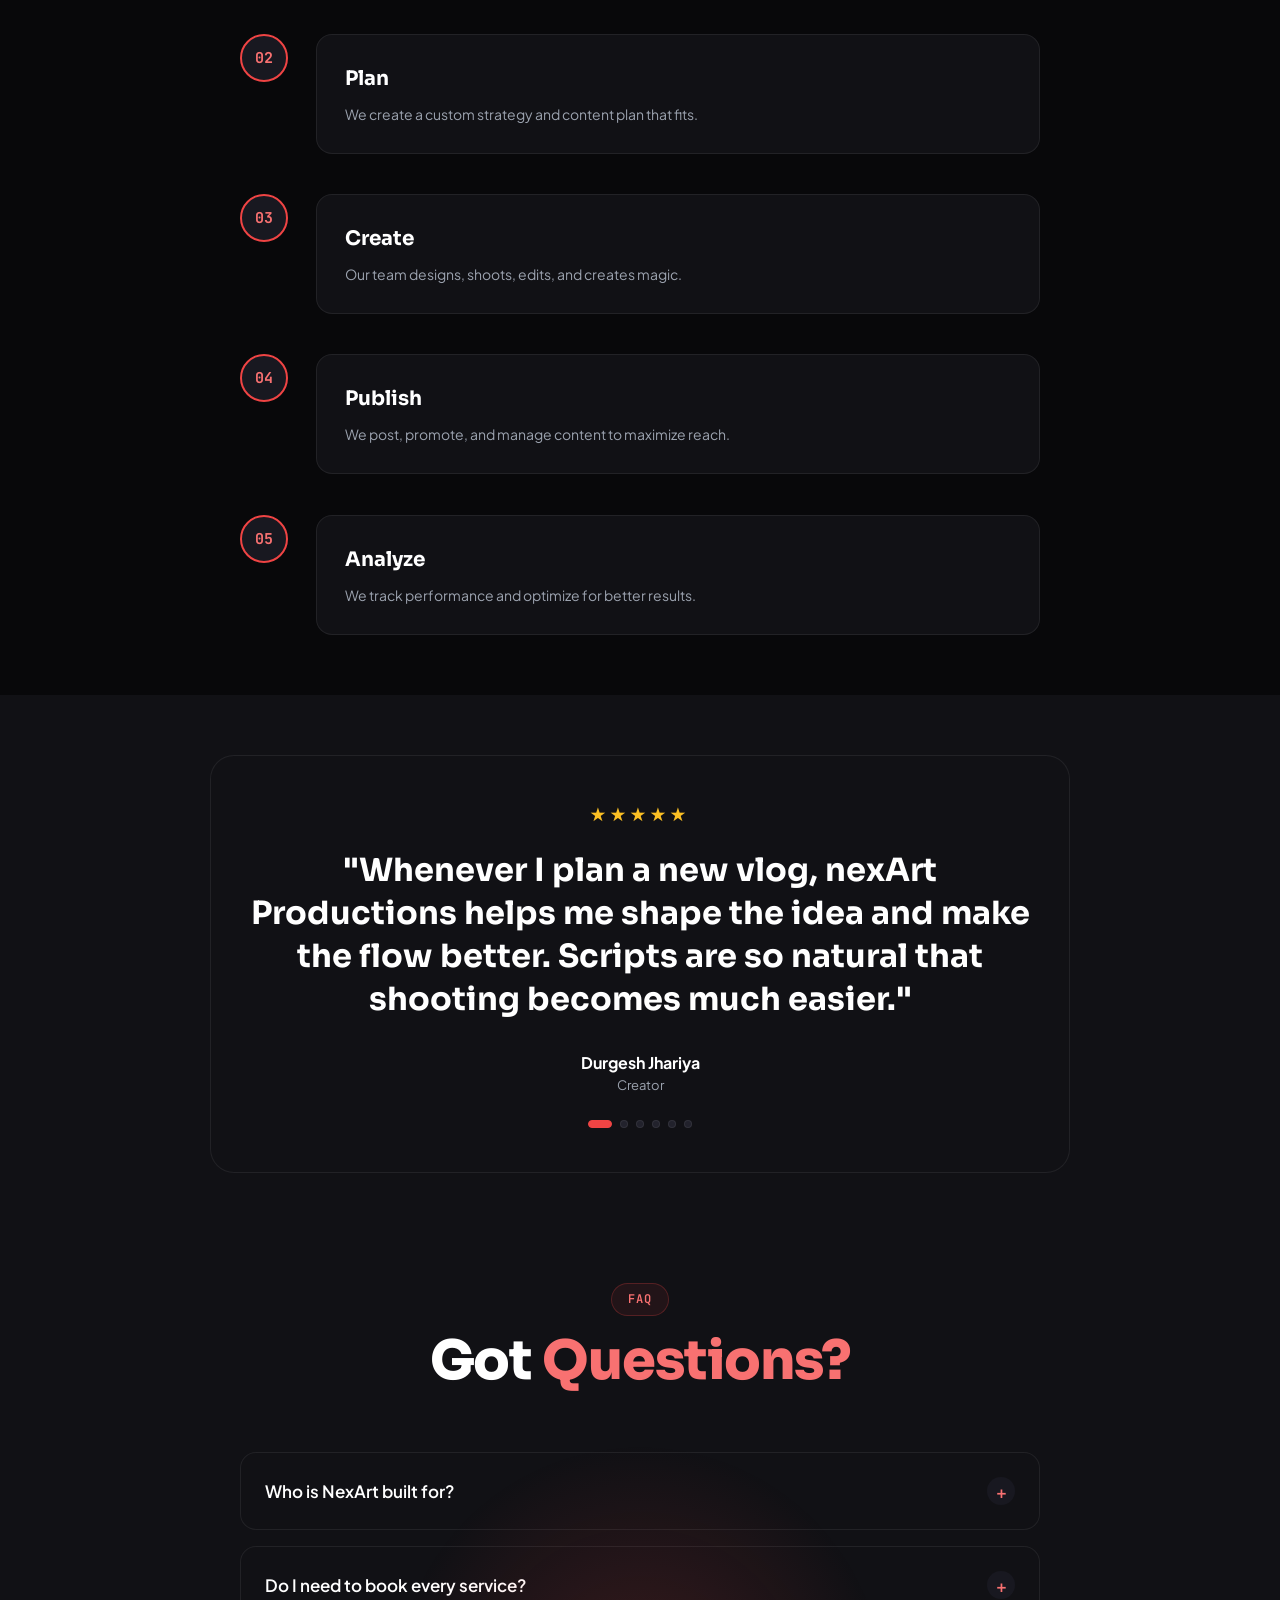
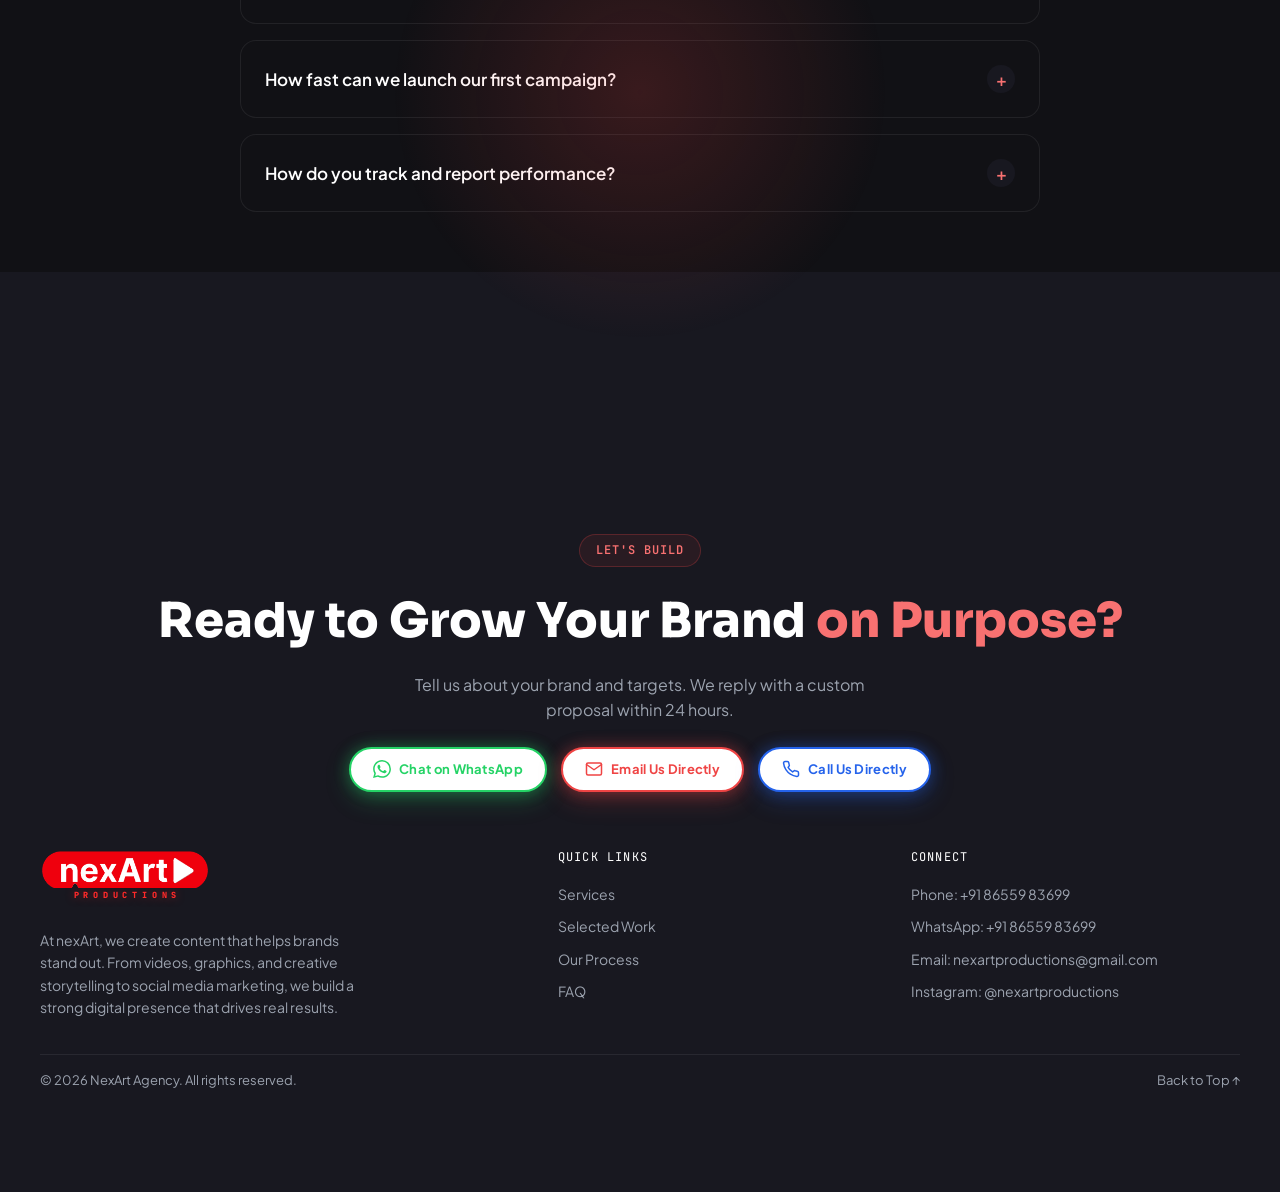
==== commit 0e41fa2c: "Remove scroll-triggered pause so carousel auto-rotation never stops on tap" ====
--- a/index.html
+++ b/index.html
@@ -5348,18 +5348,11 @@
             }
         }, { passive: true });
 
-        // Scroll listener to rotate gallery smoothly with page scroll
+        // Scroll listener to rotate gallery smoothly with page scroll (never pauses auto-rotation)
         window.addEventListener('scroll', () => {
-            isUserInteracting = true;
-            if (interactionTimeout) clearTimeout(interactionTimeout);
-
             const scrollProgress = window.scrollY / (document.documentElement.scrollHeight - window.innerHeight || 1);
             currentRotation = scrollProgress * 720;
             updateCardsPosition();
-
-            interactionTimeout = setTimeout(() => {
-                isUserInteracting = false;
-            }, 1500);
         }, { passive: true });
 
         window.addEventListener('resize', updateCardsPosition);
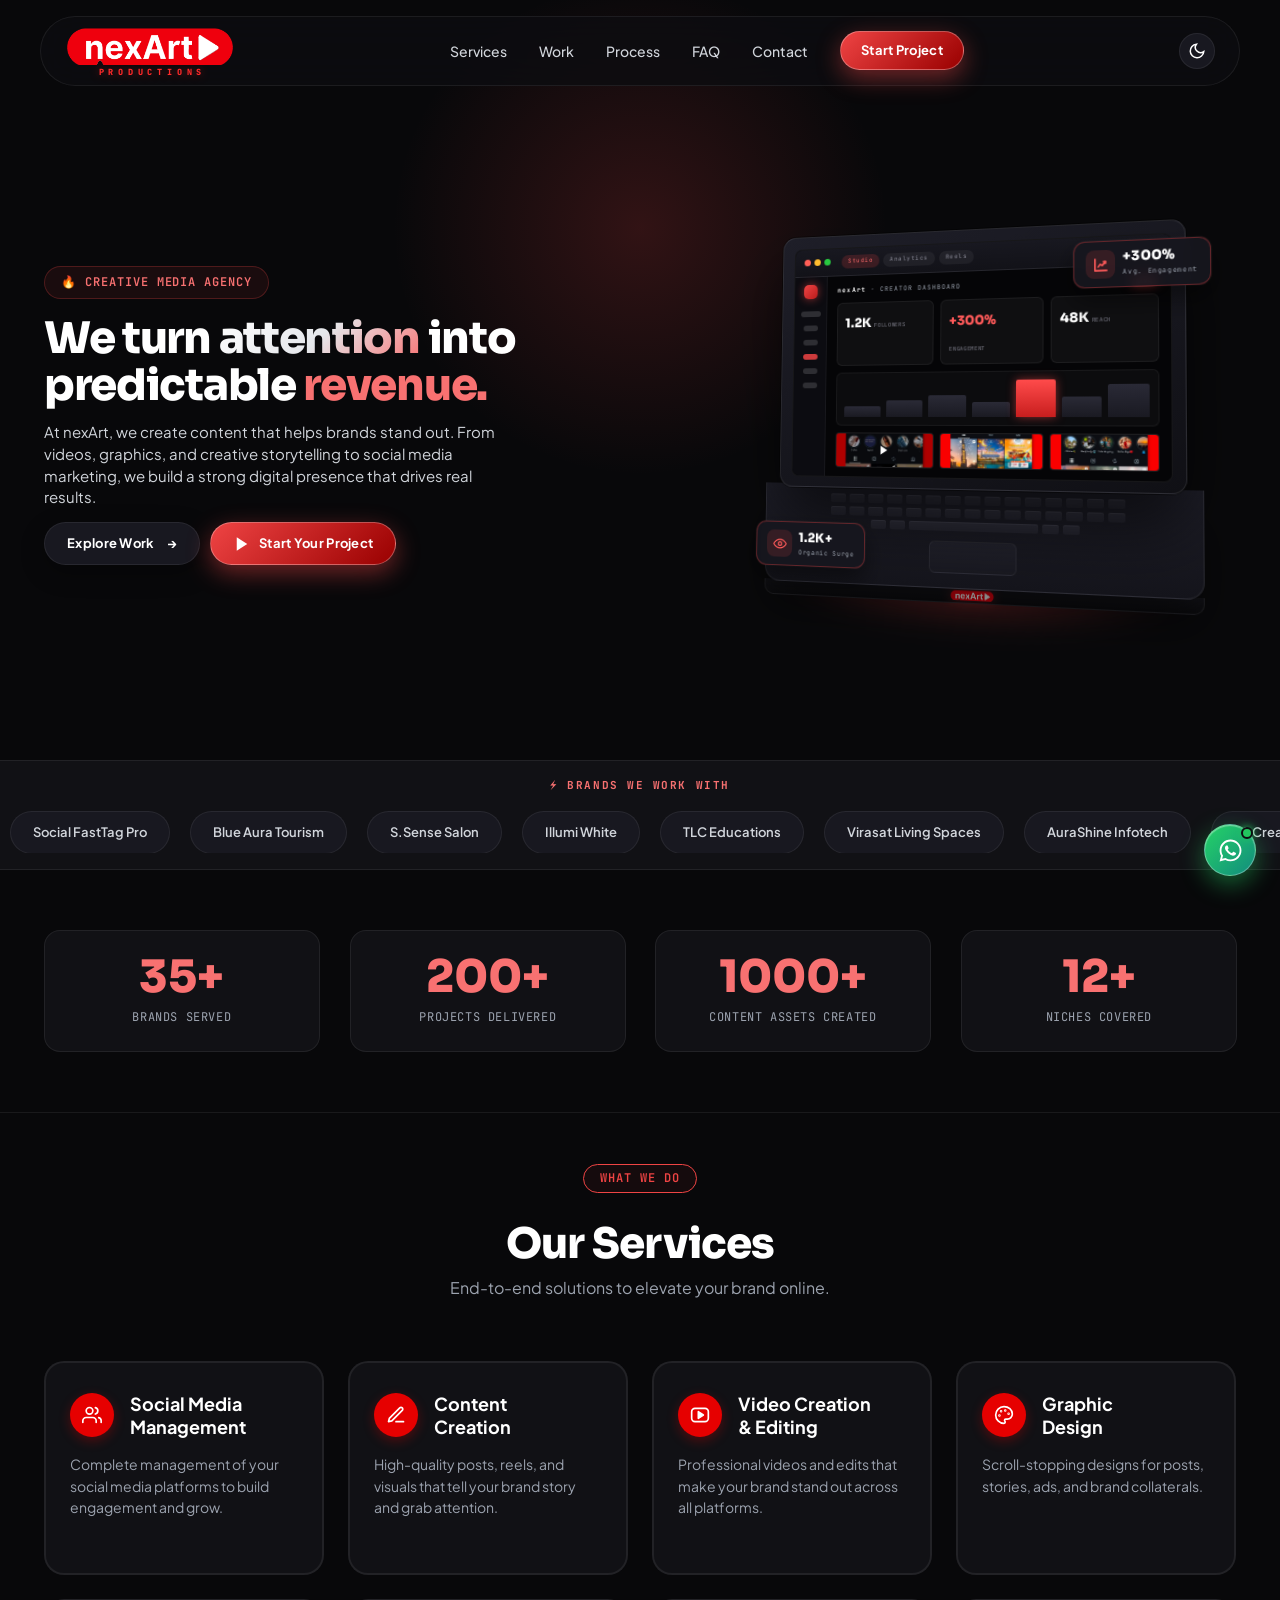
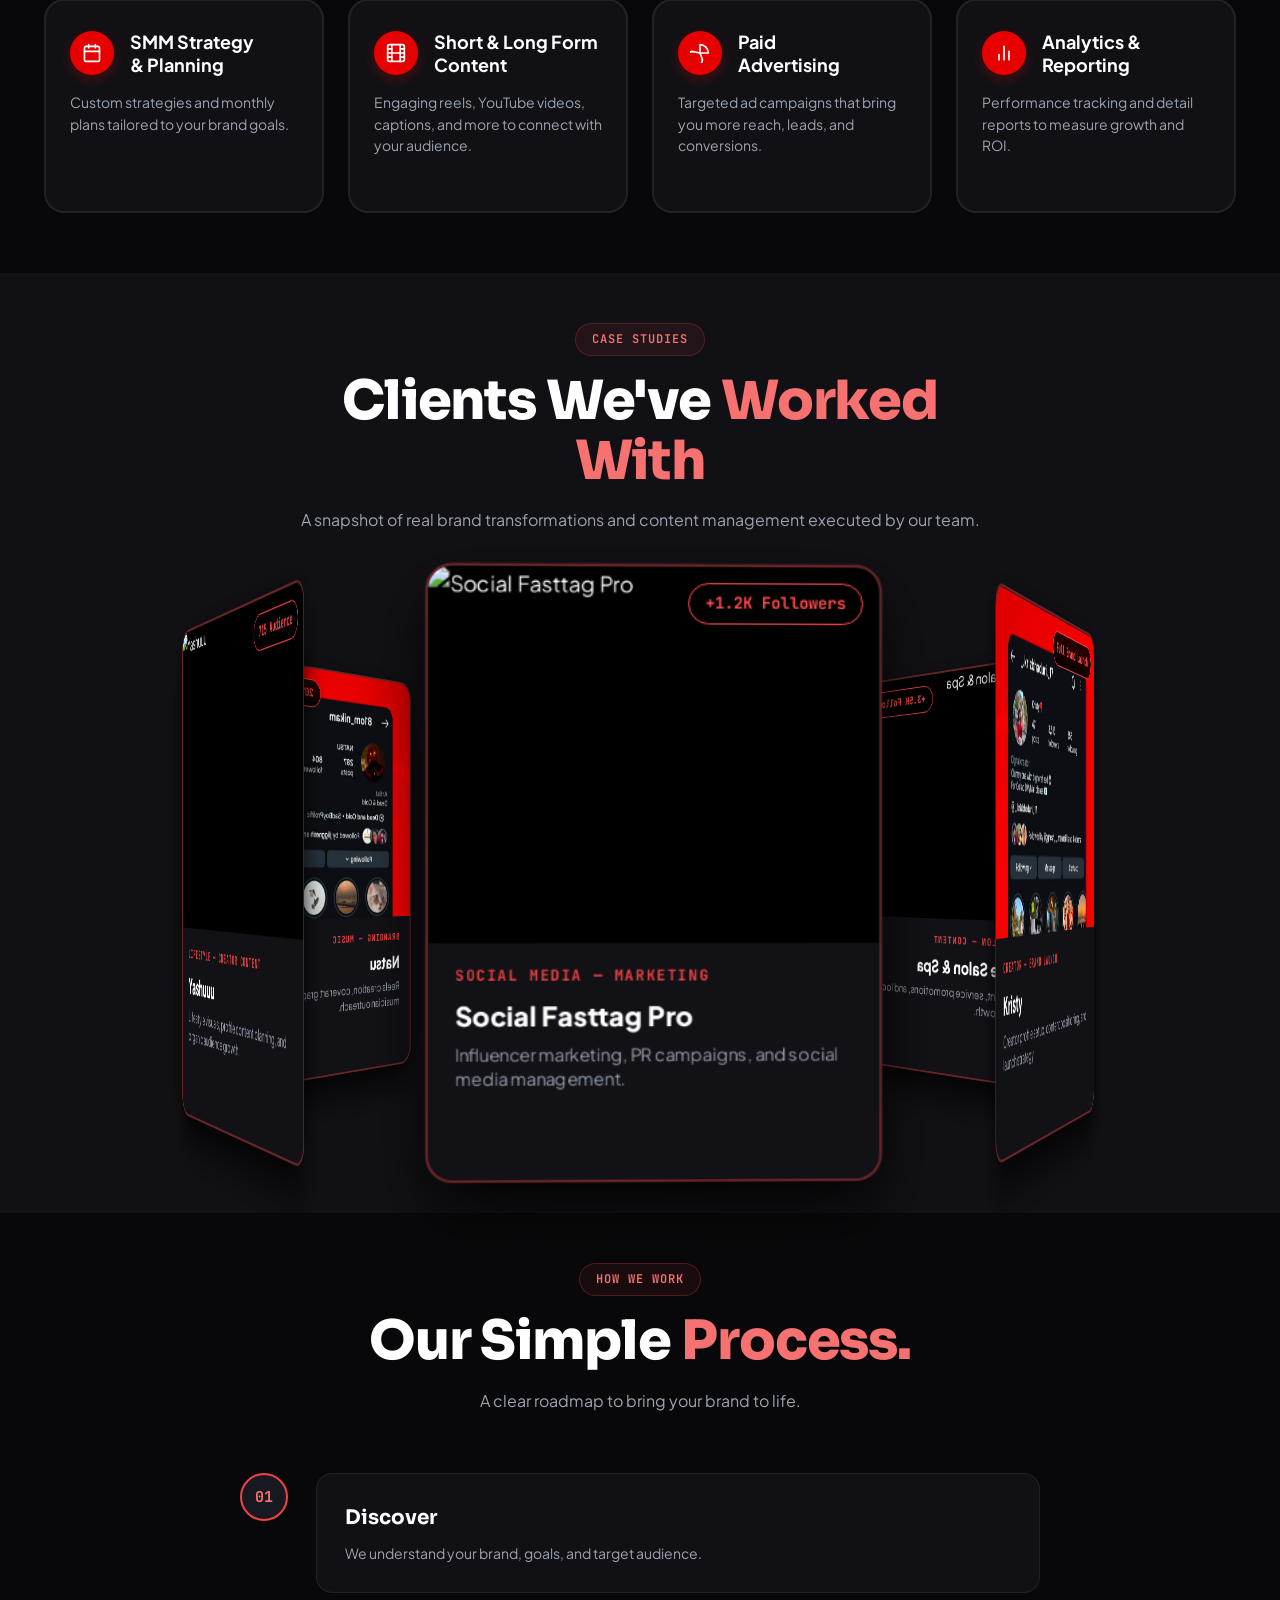
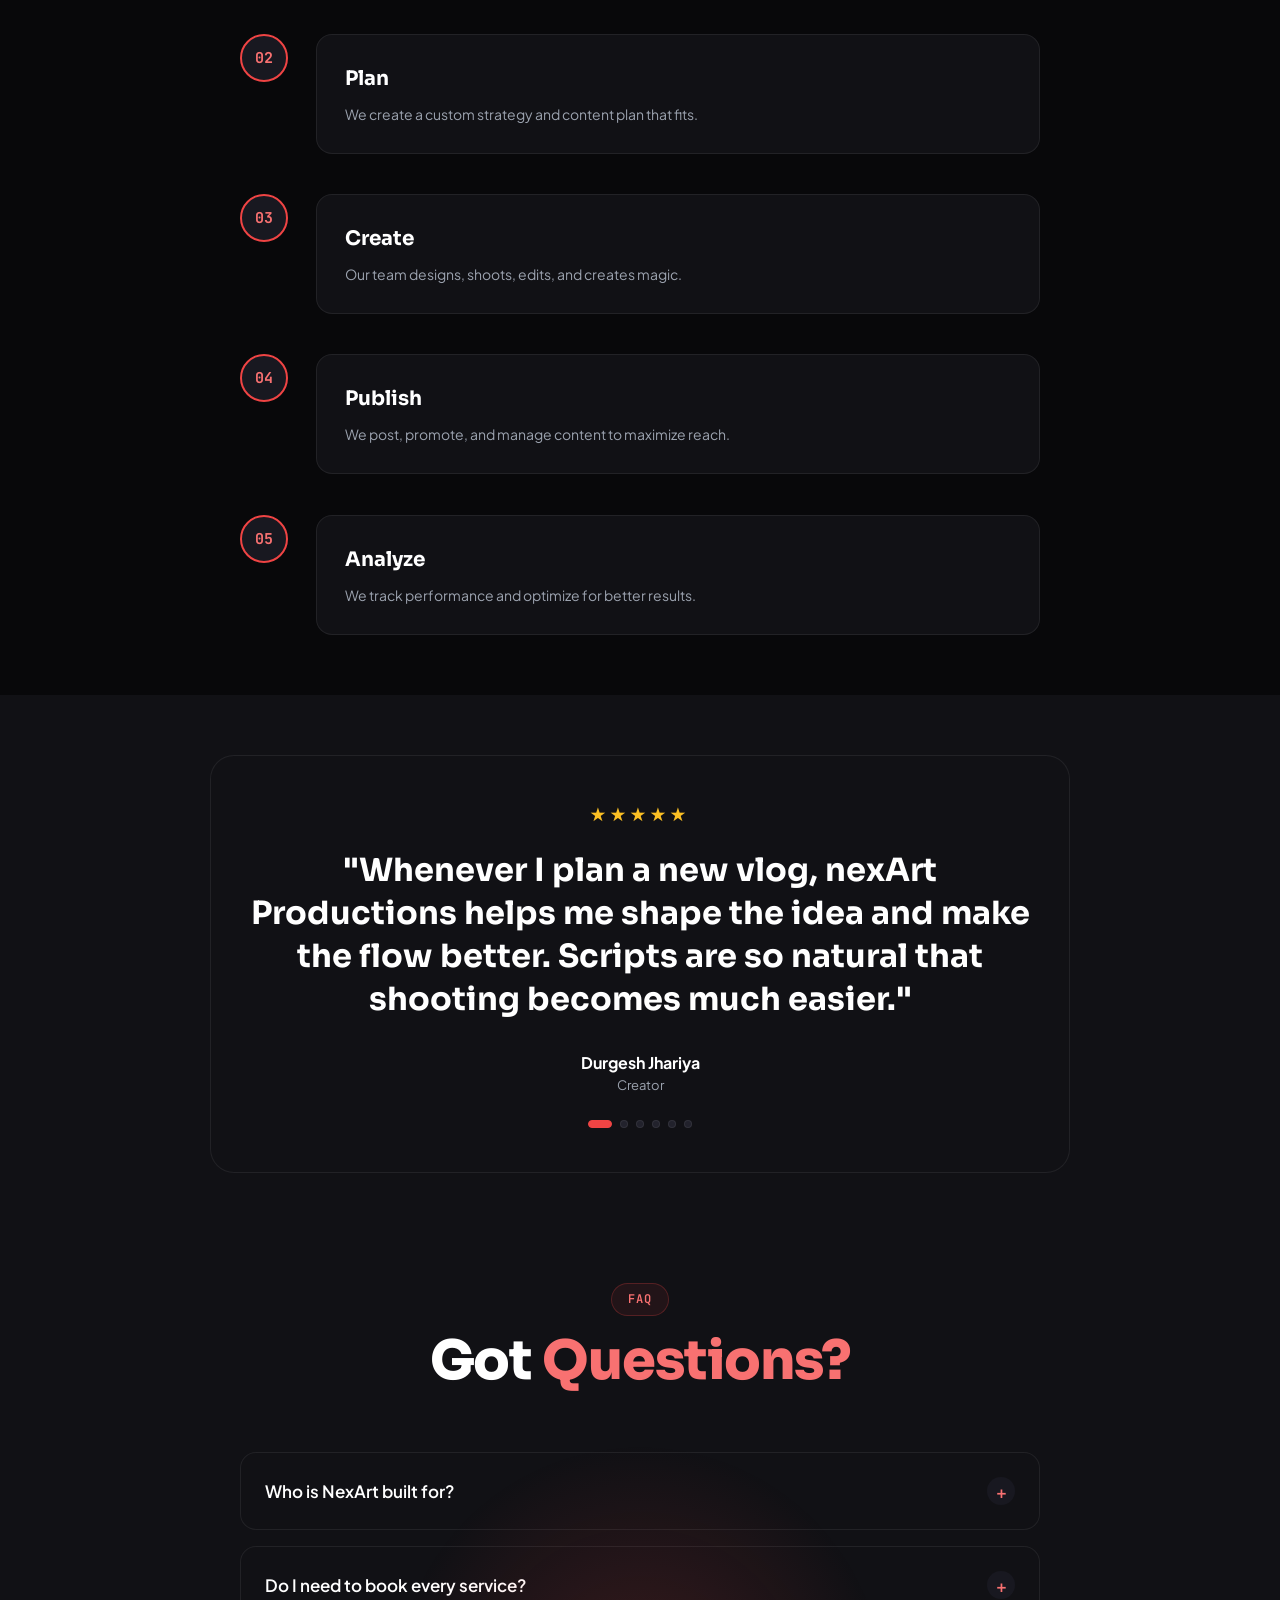
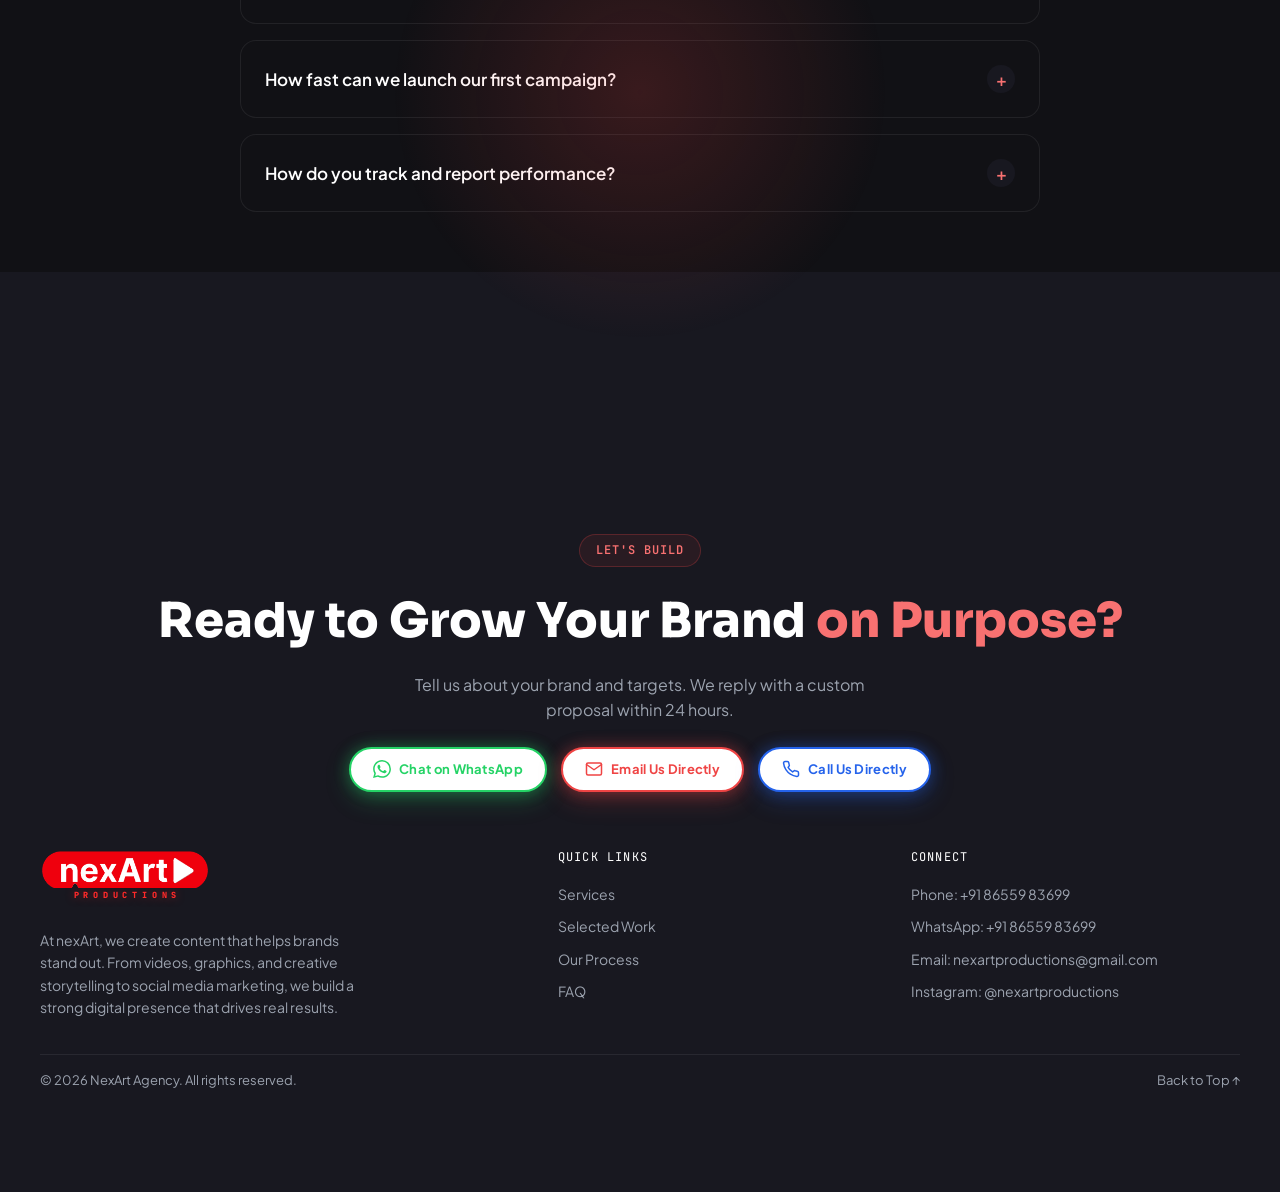
==== commit e007e339: "Show Tap for Full View hint on mobile portfolio cards" ====
--- a/index.html
+++ b/index.html
@@ -2319,6 +2319,17 @@
     object-fit: contain; /* strict contain to avoid cuts */
     box-shadow: none;
     border: none;
+  }
+  /* Show "Tap for Full View" hint on mobile cards (like desktop hover pill) */
+  .portfolio-3d-card-wrap .portfolio-thumb-wrap::after {
+    opacity: 1 !important;
+    background: rgba(13, 13, 17, 0.85) !important;
+    color: #FFFFFF !important;
+    border-color: rgba(255, 255, 255, 0.35) !important;
+    font-size: 11px !important;
+    padding: 4px 12px !important;
+    bottom: 10px !important;
+    pointer-events: none;
   }
 }
 </style>
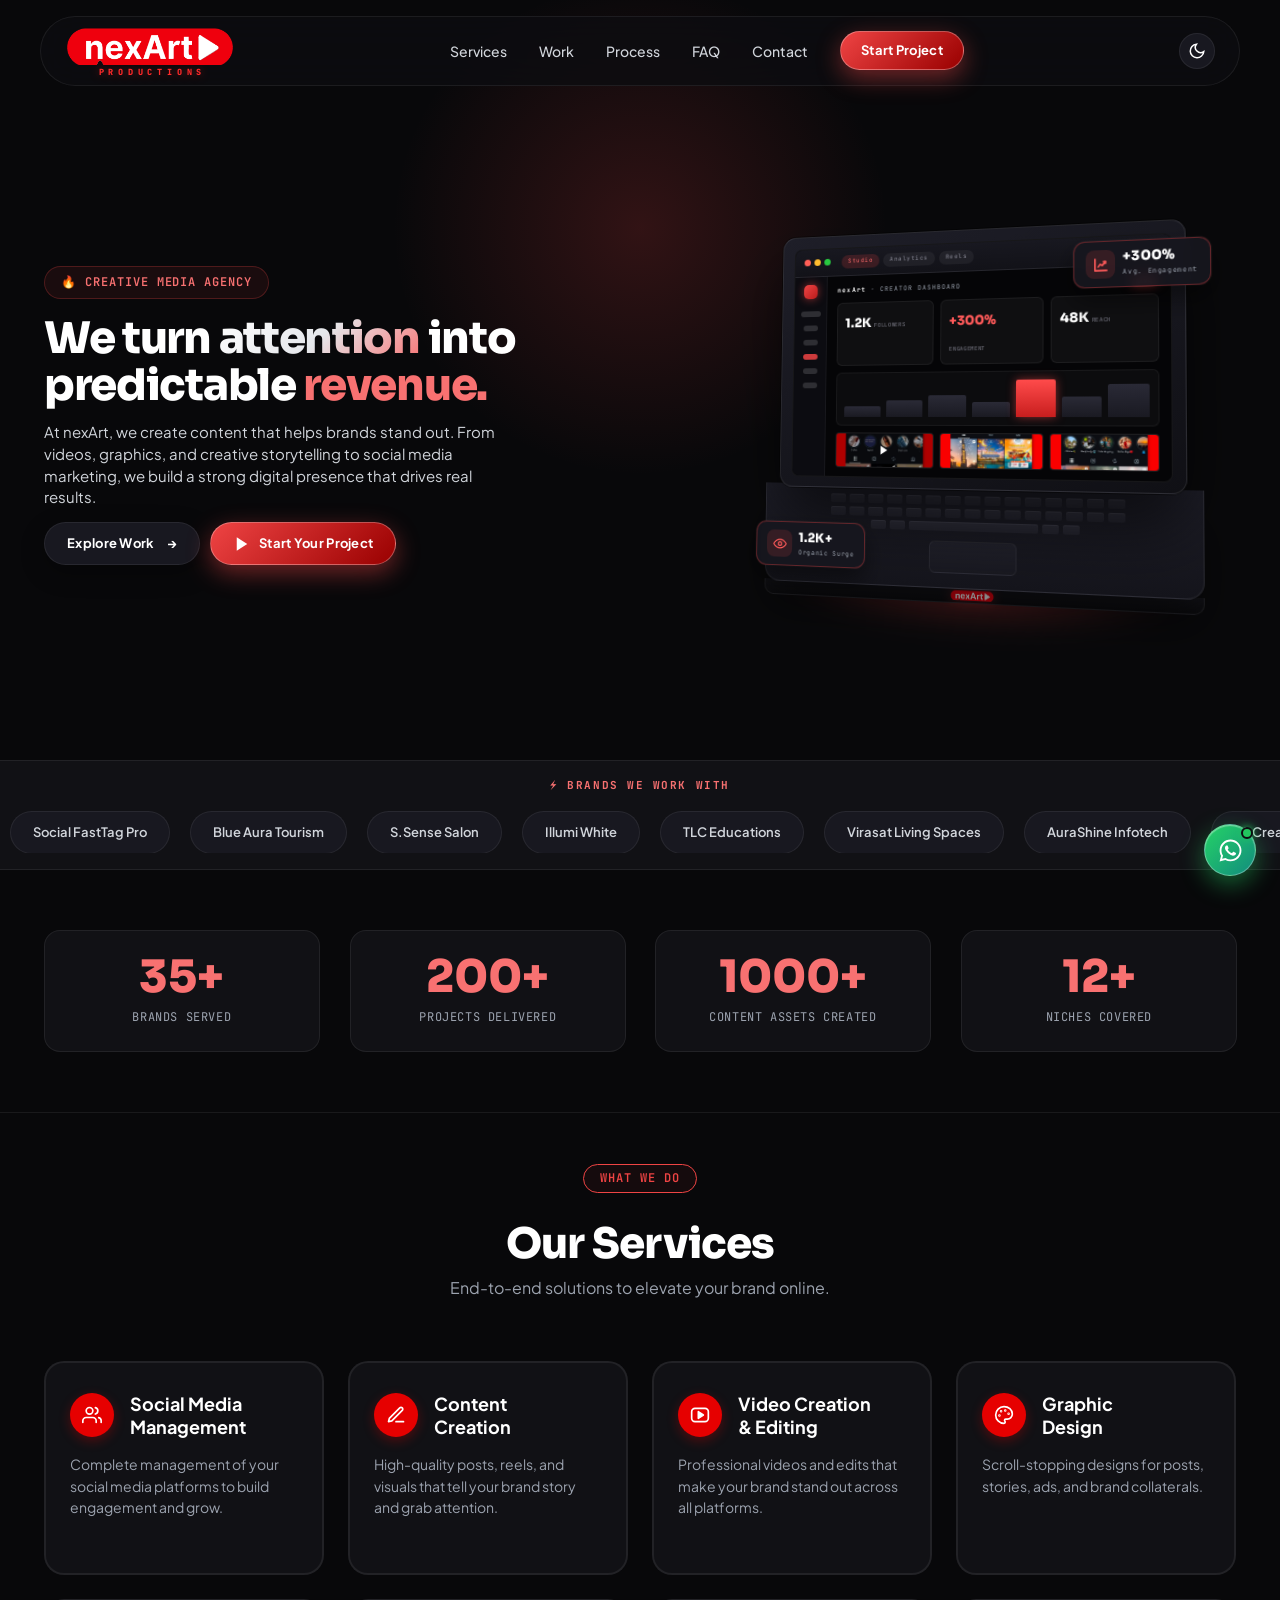
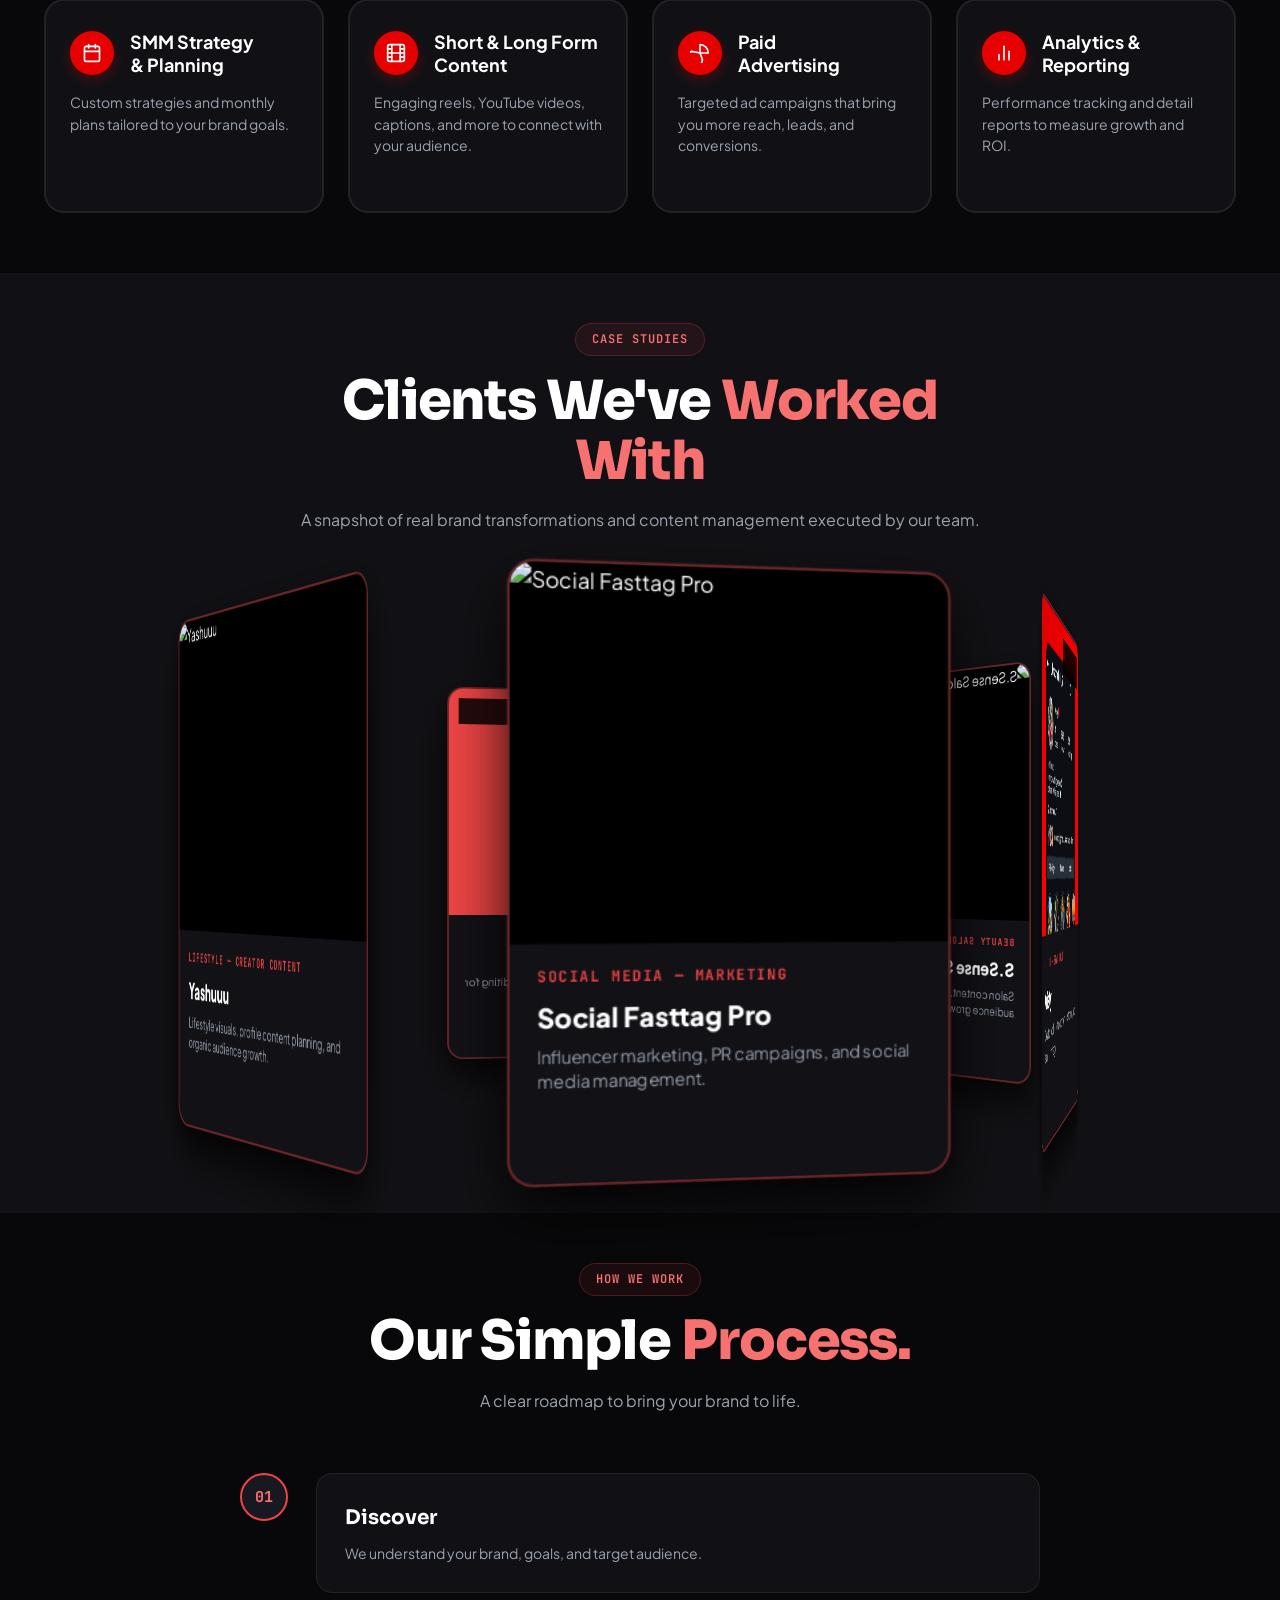
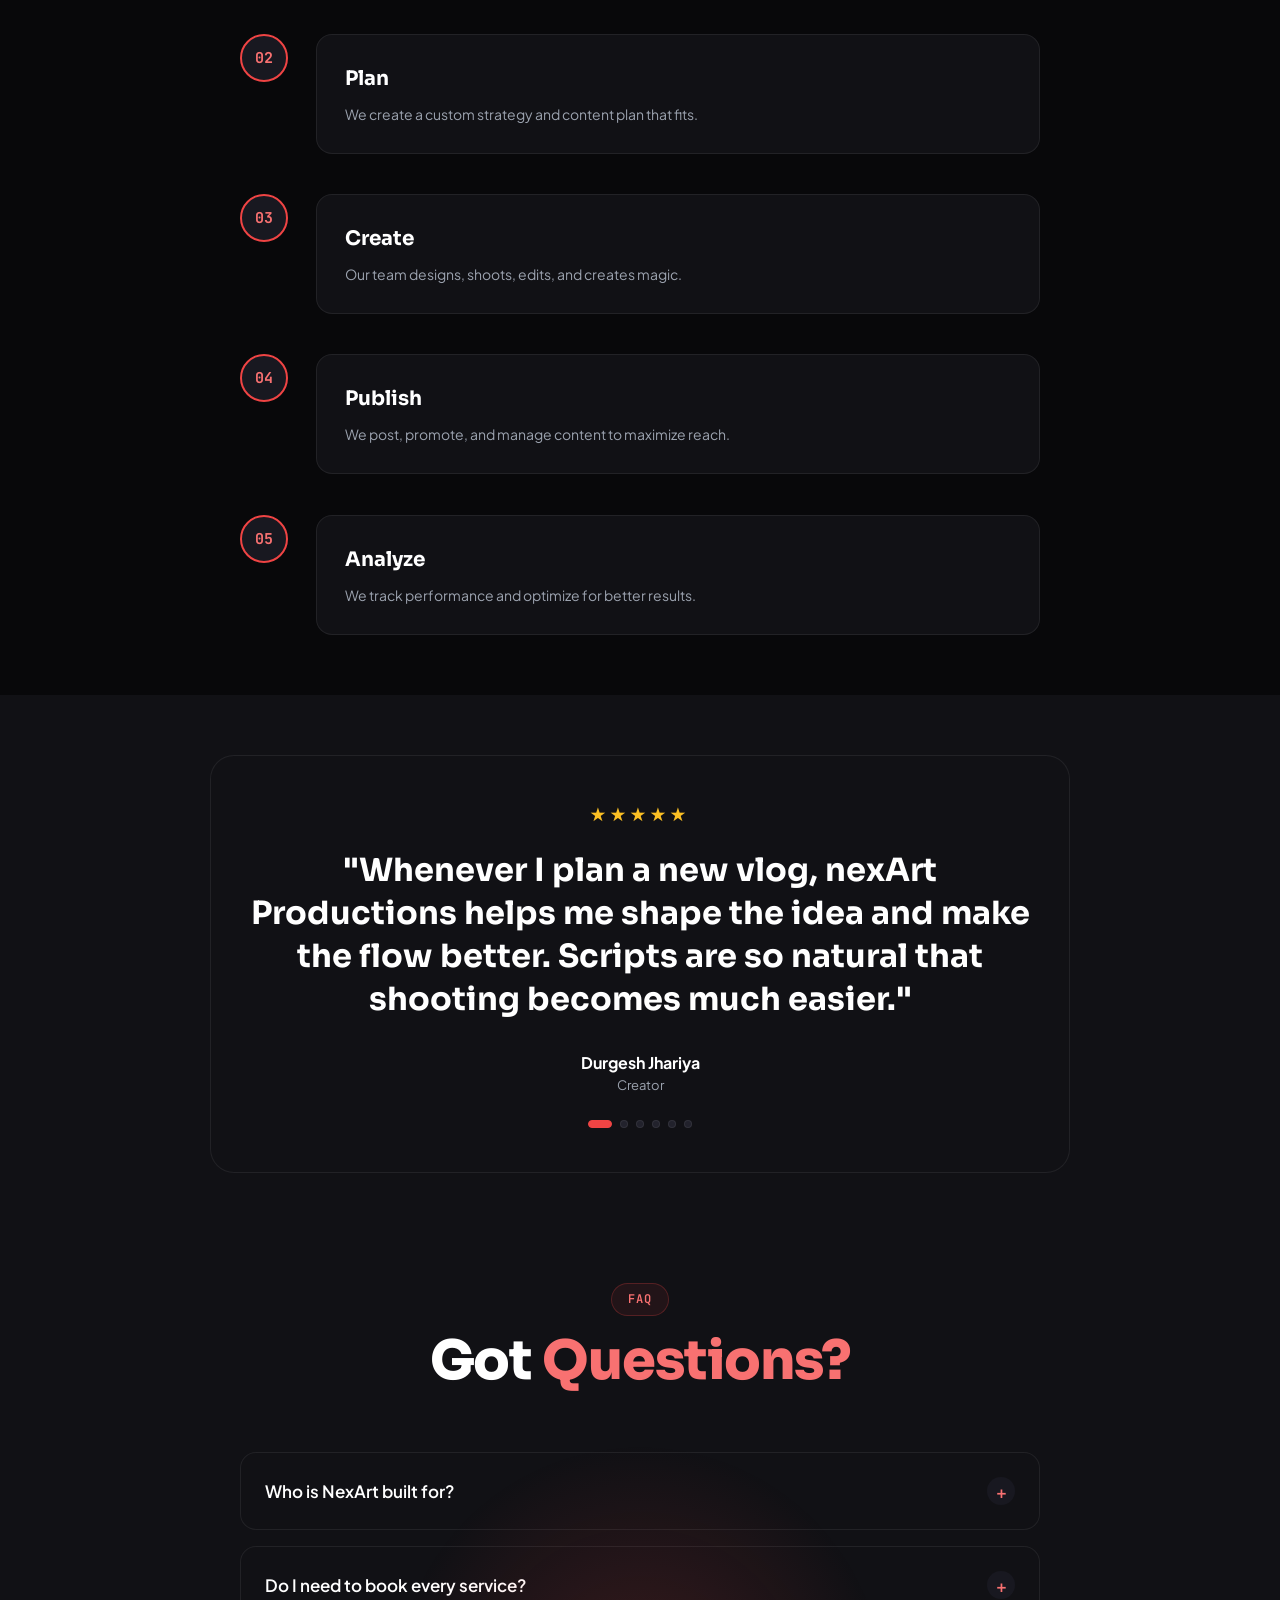
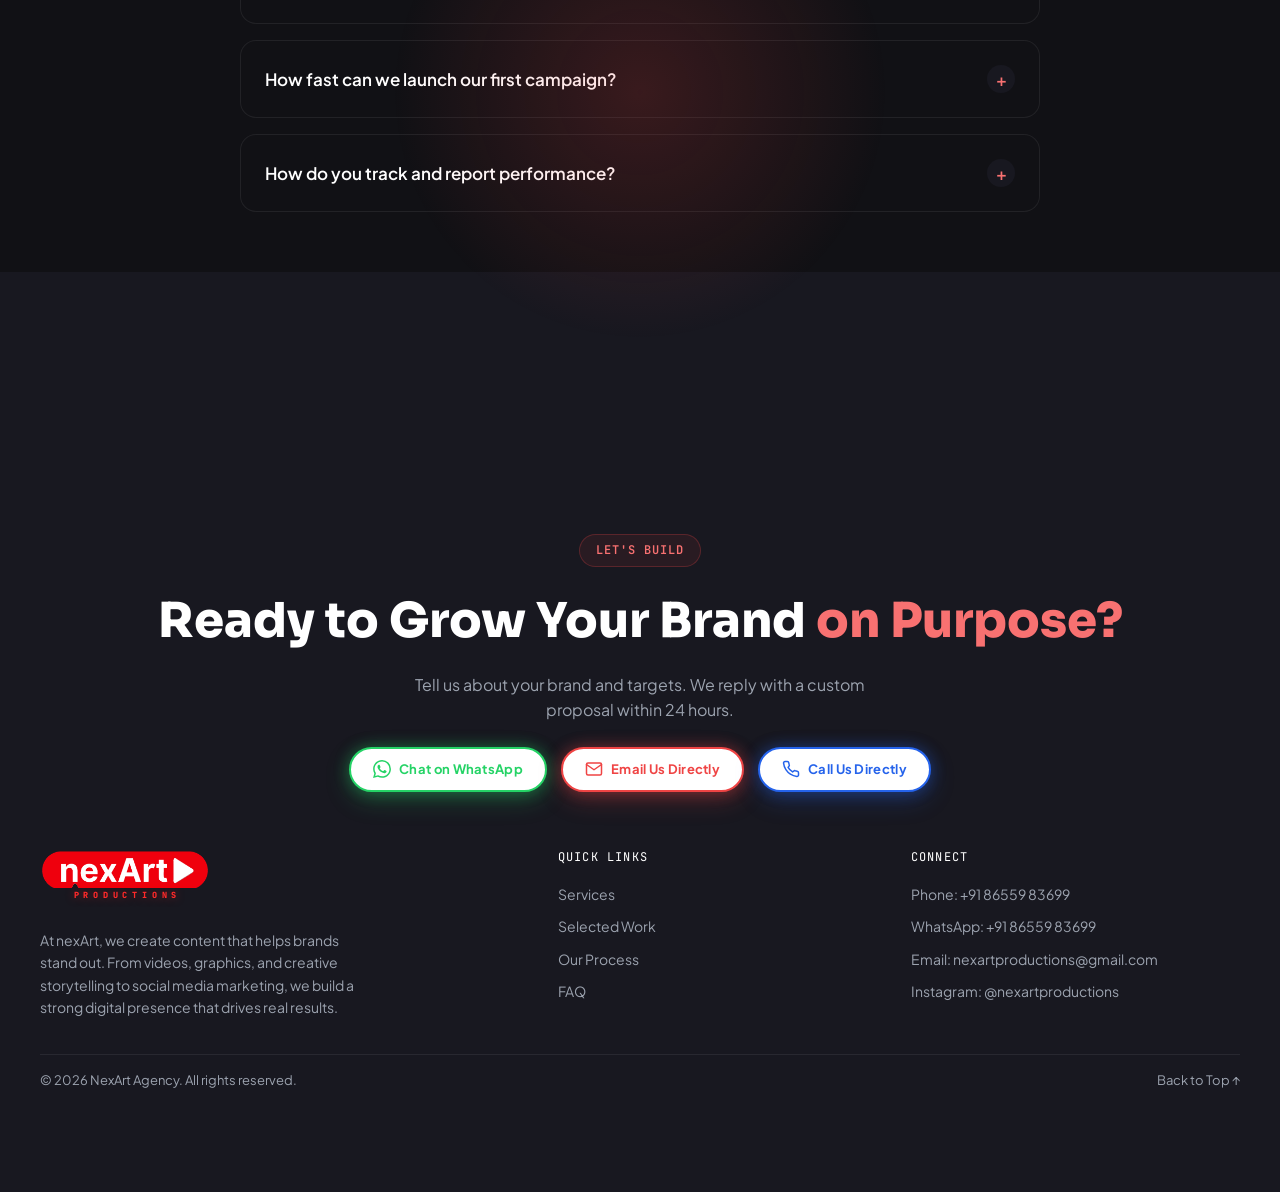
==== commit 0e695483: "Make portfolio carousel auto-rotate unaffected by any touch or scroll" ====
--- a/index.html
+++ b/index.html
@@ -5284,9 +5284,6 @@
 
     if (carousel && cards.length > 0) {
         let currentRotation = 0;
-        let isUserInteracting = false;
-        let interactionTimeout = null;
-        let touchStartX = 0;
 
         function getRadius() {
             const width = window.innerWidth;
@@ -5316,55 +5313,12 @@
             carousel.style.transform = `rotateY(${currentRotation}deg)`;
         }
 
-        // Continuous subtle auto-rotation
+        // Continuous auto-rotation (unaffected by any touch, tap, or page scroll)
         function animate() {
-            if (!isUserInteracting) {
-                currentRotation += 0.15;
-                updateCardsPosition();
-            }
+            currentRotation += 0.15;
+            updateCardsPosition();
             requestAnimationFrame(animate);
         }
-
-        // Touch & Drag controls for smooth swipe on Mobile (auto-rotation only pauses while actively dragging)
-        let touchMoved = false;
-
-        carousel.parentElement.addEventListener('touchstart', (e) => {
-            if (e.touches.length === 1) {
-                touchStartX = e.touches[0].clientX;
-                touchMoved = false;
-                if (interactionTimeout) clearTimeout(interactionTimeout);
-            }
-        }, { passive: true });
-
-        carousel.parentElement.addEventListener('touchmove', (e) => {
-            if (e.touches.length === 1) {
-                const deltaX = e.touches[0].clientX - touchStartX;
-                touchStartX = e.touches[0].clientX;
-                if (Math.abs(deltaX) > 3) {
-                    touchMoved = true;
-                    isUserInteracting = true;
-                    currentRotation += deltaX * 0.4;
-                    updateCardsPosition();
-                }
-            }
-        }, { passive: true });
-
-        carousel.parentElement.addEventListener('touchend', () => {
-            if (touchMoved) {
-                interactionTimeout = setTimeout(() => {
-                    isUserInteracting = false;
-                }, 200);
-            } else {
-                isUserInteracting = false;
-            }
-        }, { passive: true });
-
-        // Scroll listener to rotate gallery smoothly with page scroll (never pauses auto-rotation)
-        window.addEventListener('scroll', () => {
-            const scrollProgress = window.scrollY / (document.documentElement.scrollHeight - window.innerHeight || 1);
-            currentRotation = scrollProgress * 720;
-            updateCardsPosition();
-        }, { passive: true });
 
         window.addEventListener('resize', updateCardsPosition);
 
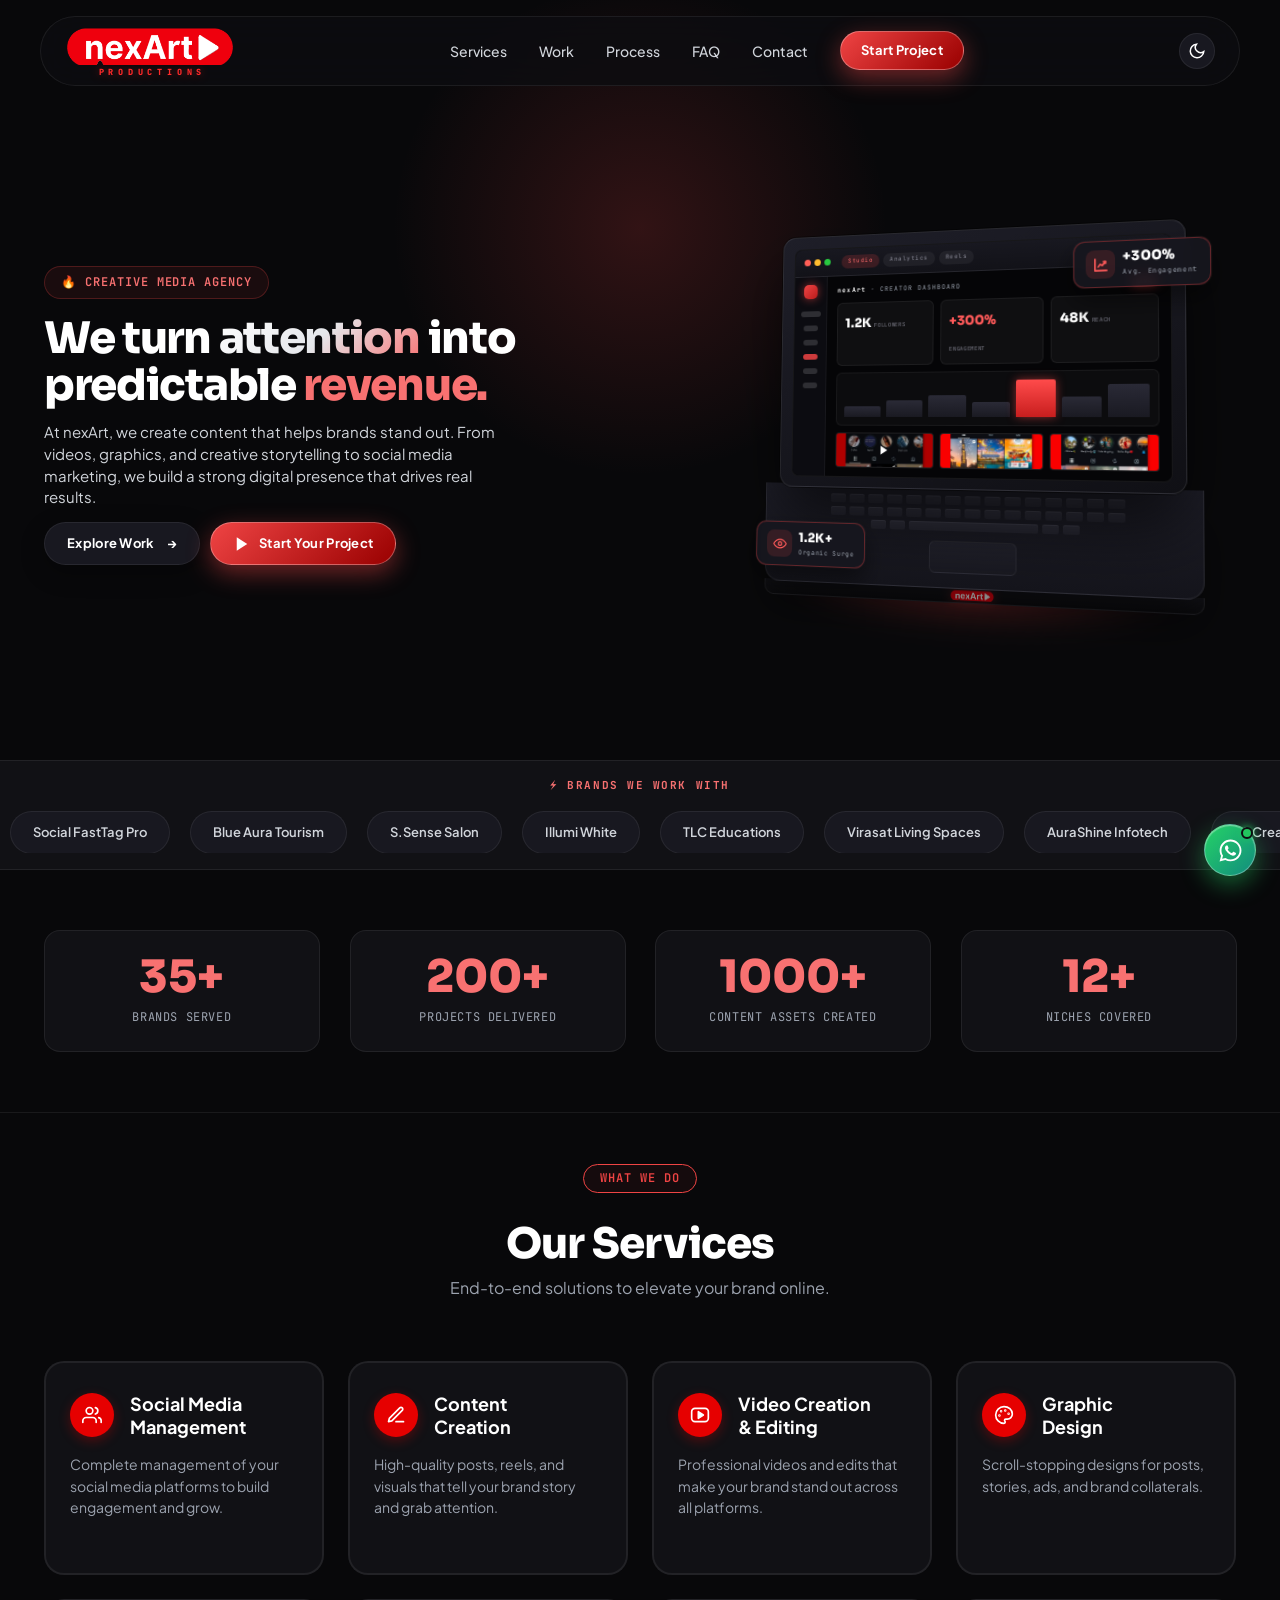
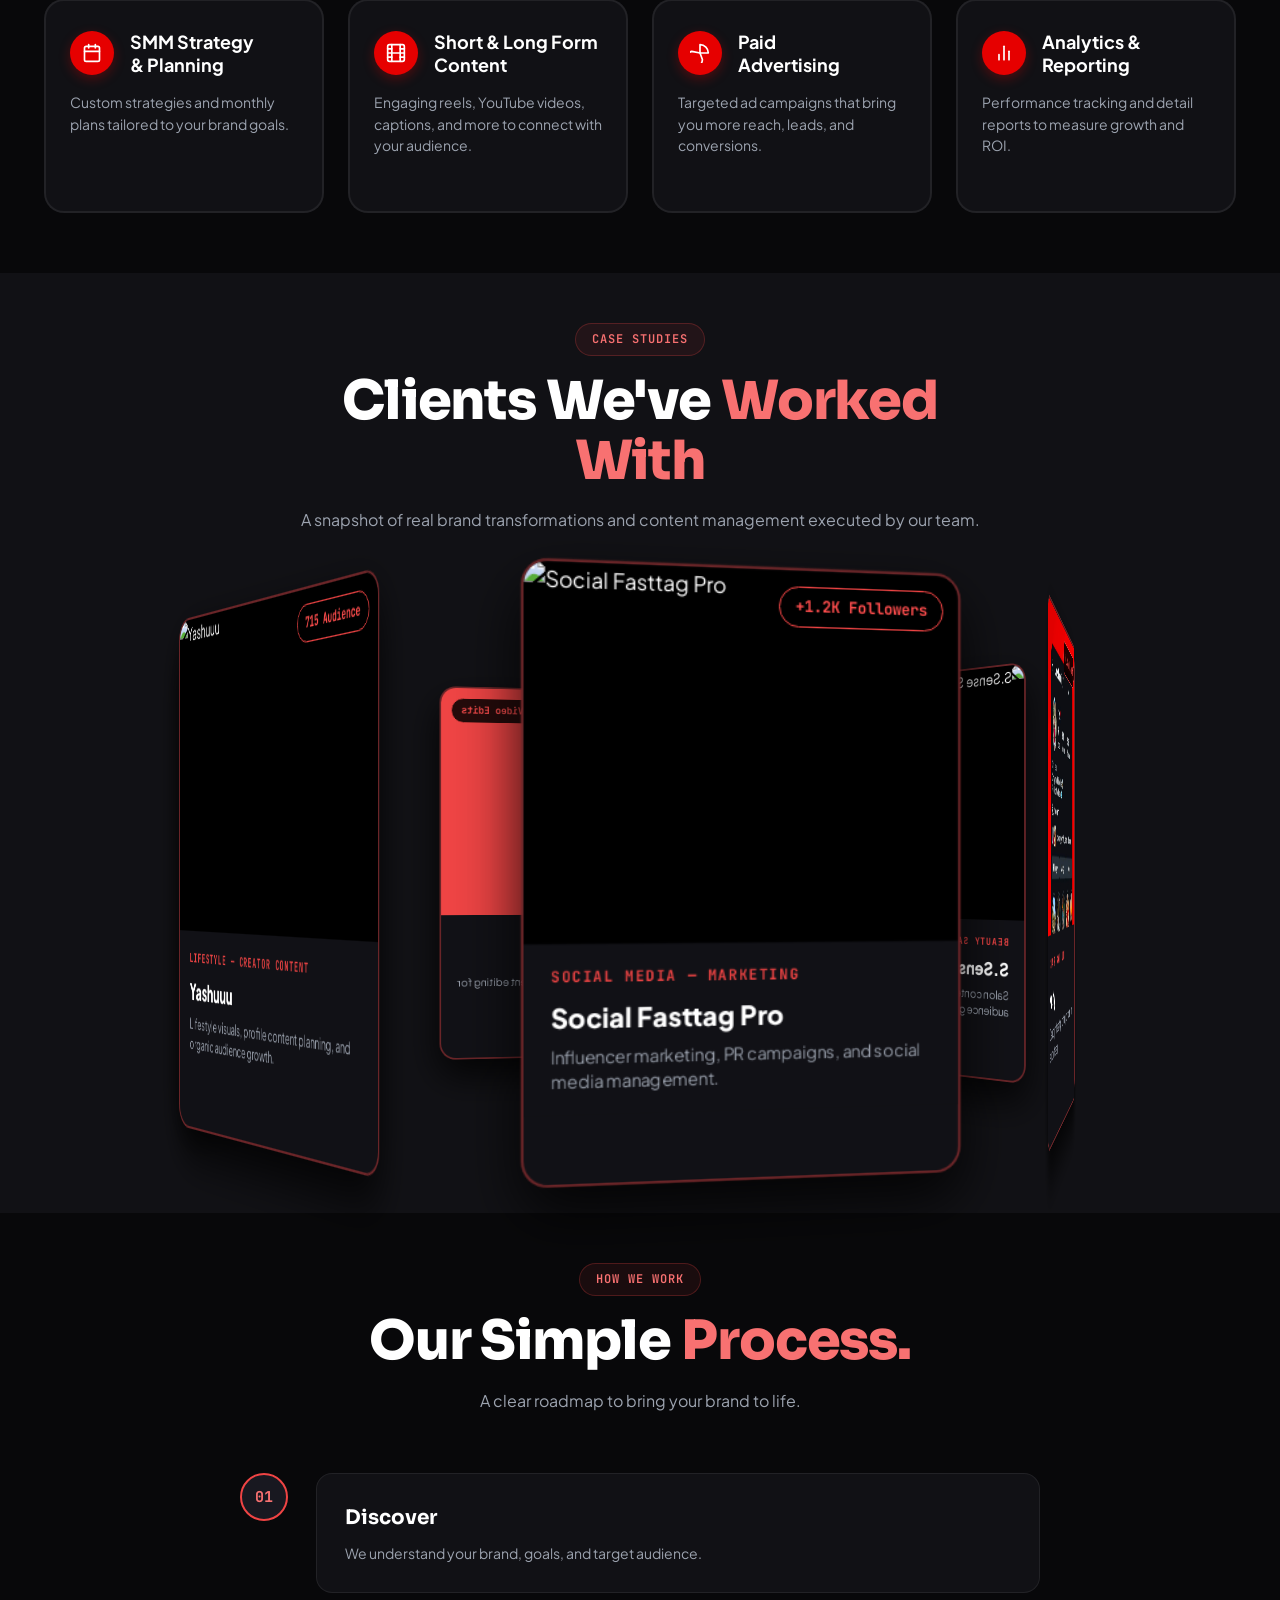
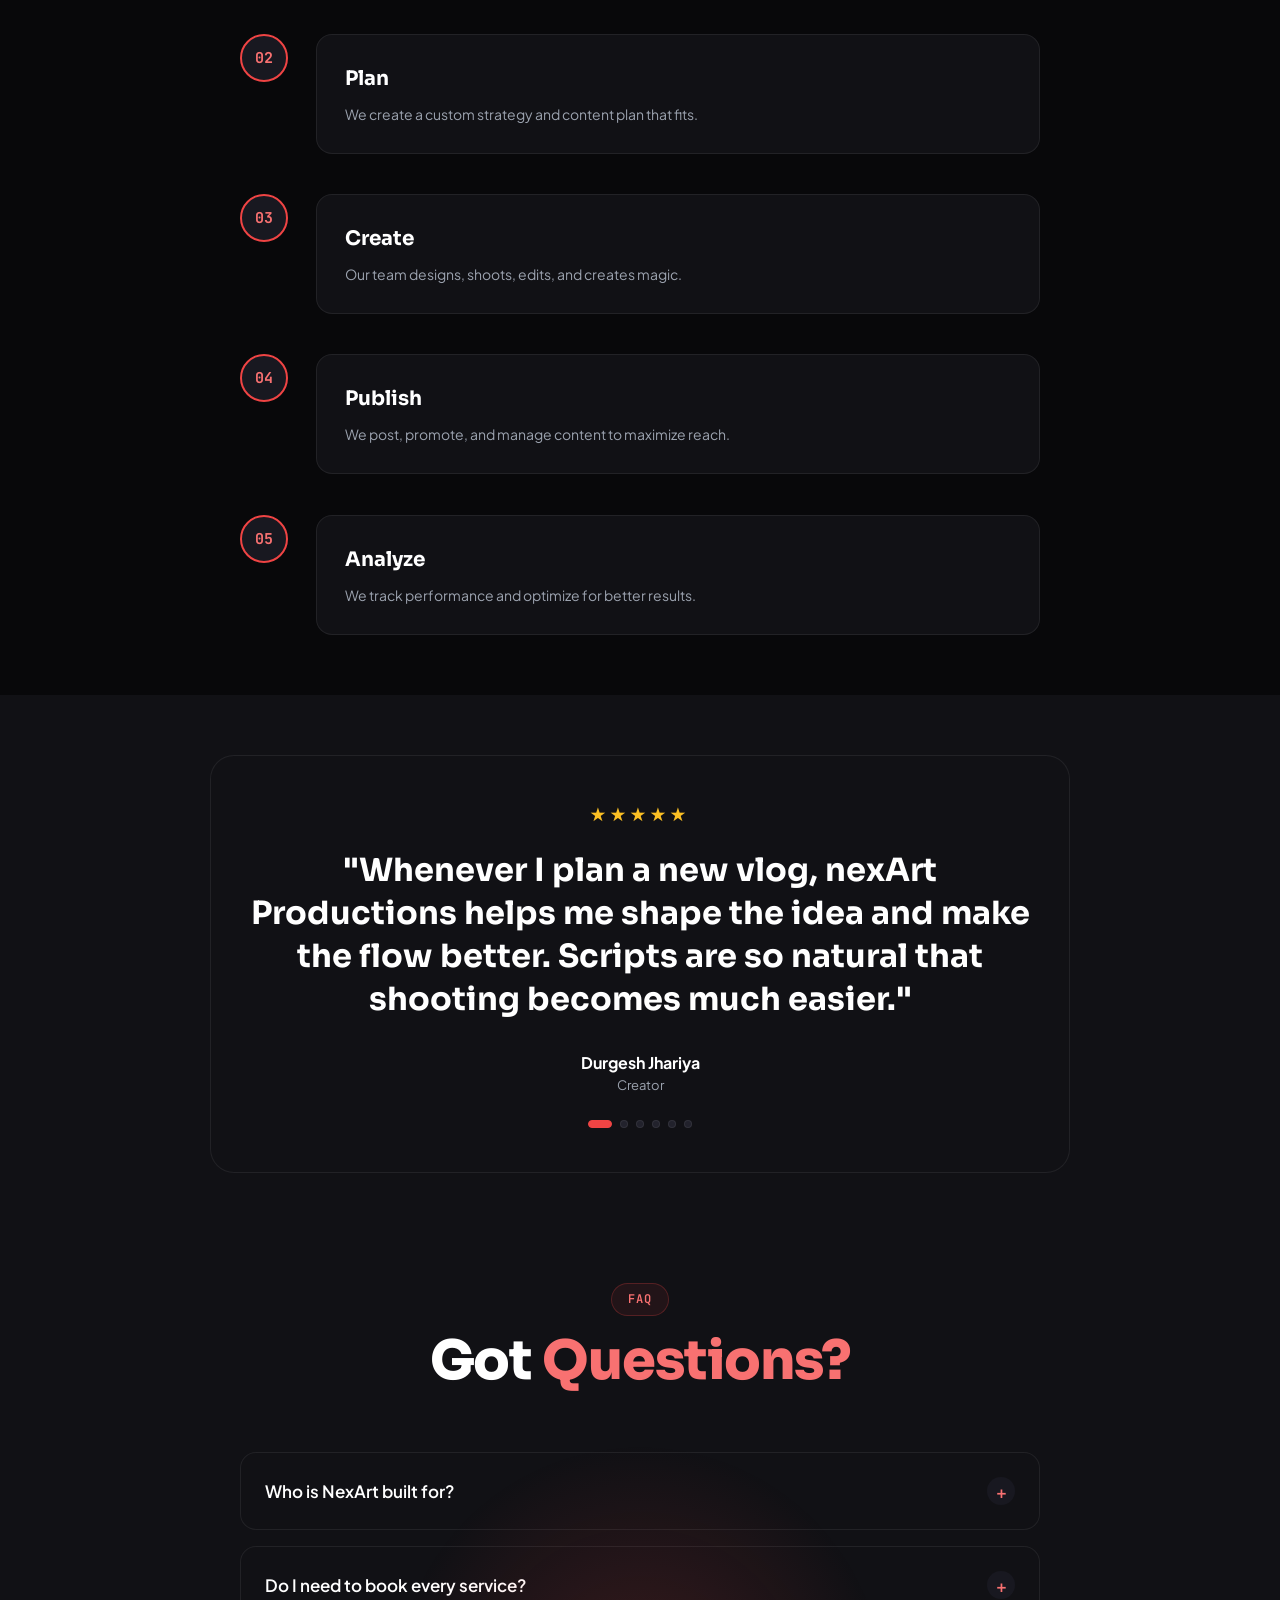
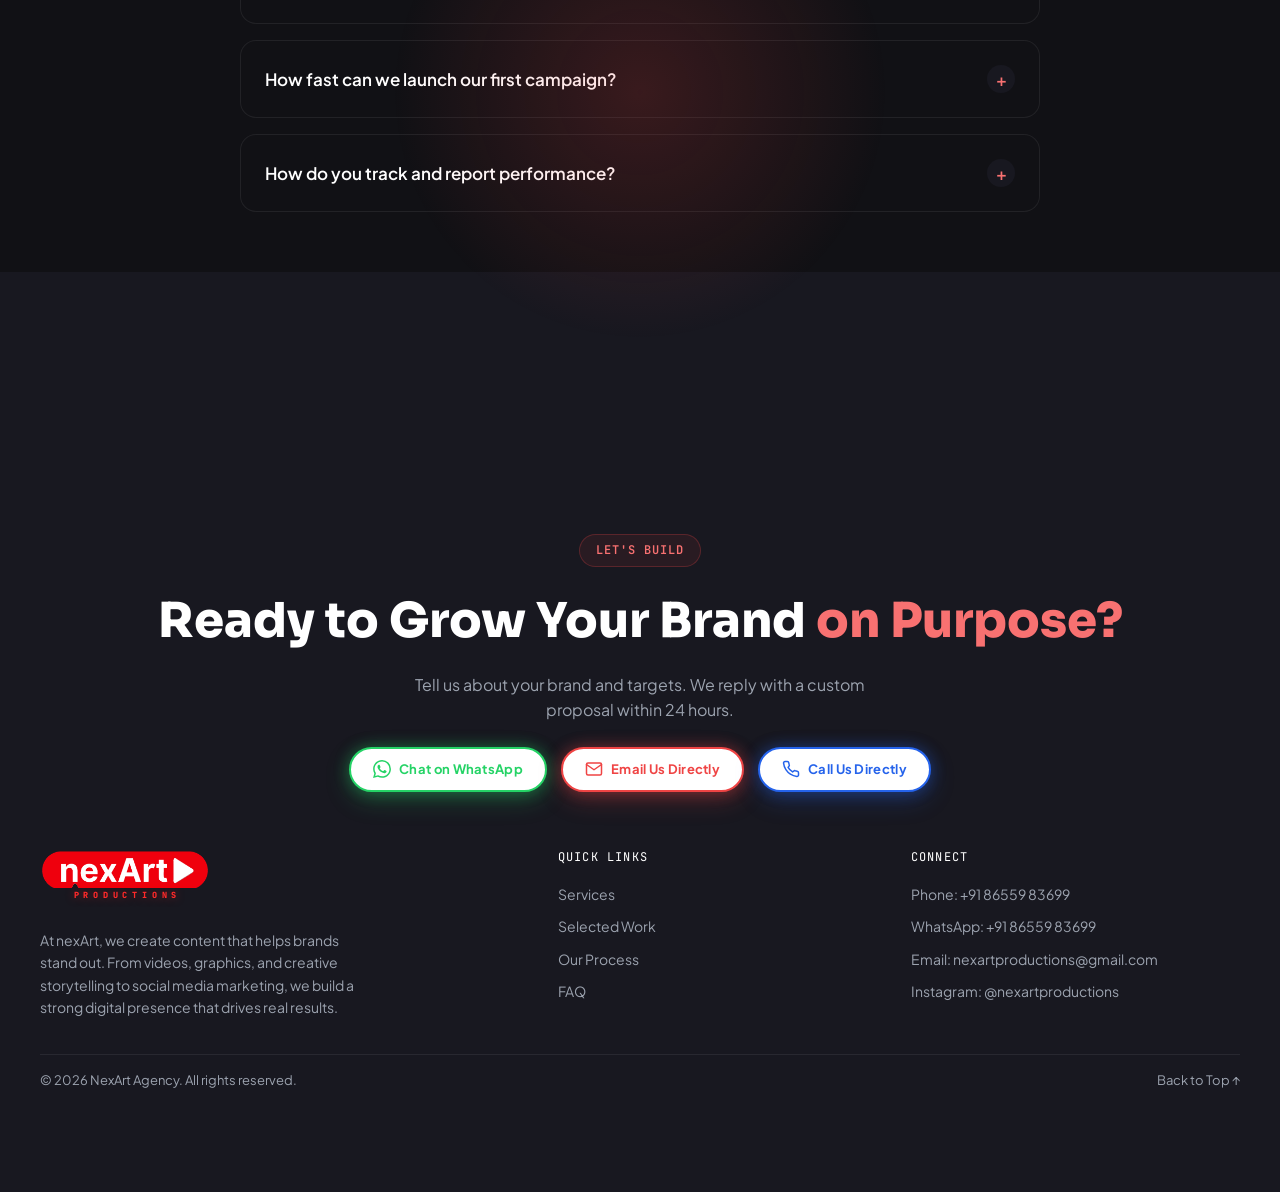
==== commit a9e422da: "Remove Tap for Full View hint from mobile portfolio cards" ====
--- a/index.html
+++ b/index.html
@@ -2319,17 +2319,6 @@
     object-fit: contain; /* strict contain to avoid cuts */
     box-shadow: none;
     border: none;
-  }
-  /* Show "Tap for Full View" hint on mobile cards (like desktop hover pill) */
-  .portfolio-3d-card-wrap .portfolio-thumb-wrap::after {
-    opacity: 1 !important;
-    background: rgba(13, 13, 17, 0.85) !important;
-    color: #FFFFFF !important;
-    border-color: rgba(255, 255, 255, 0.35) !important;
-    font-size: 11px !important;
-    padding: 4px 12px !important;
-    bottom: 10px !important;
-    pointer-events: none;
   }
 }
 </style>
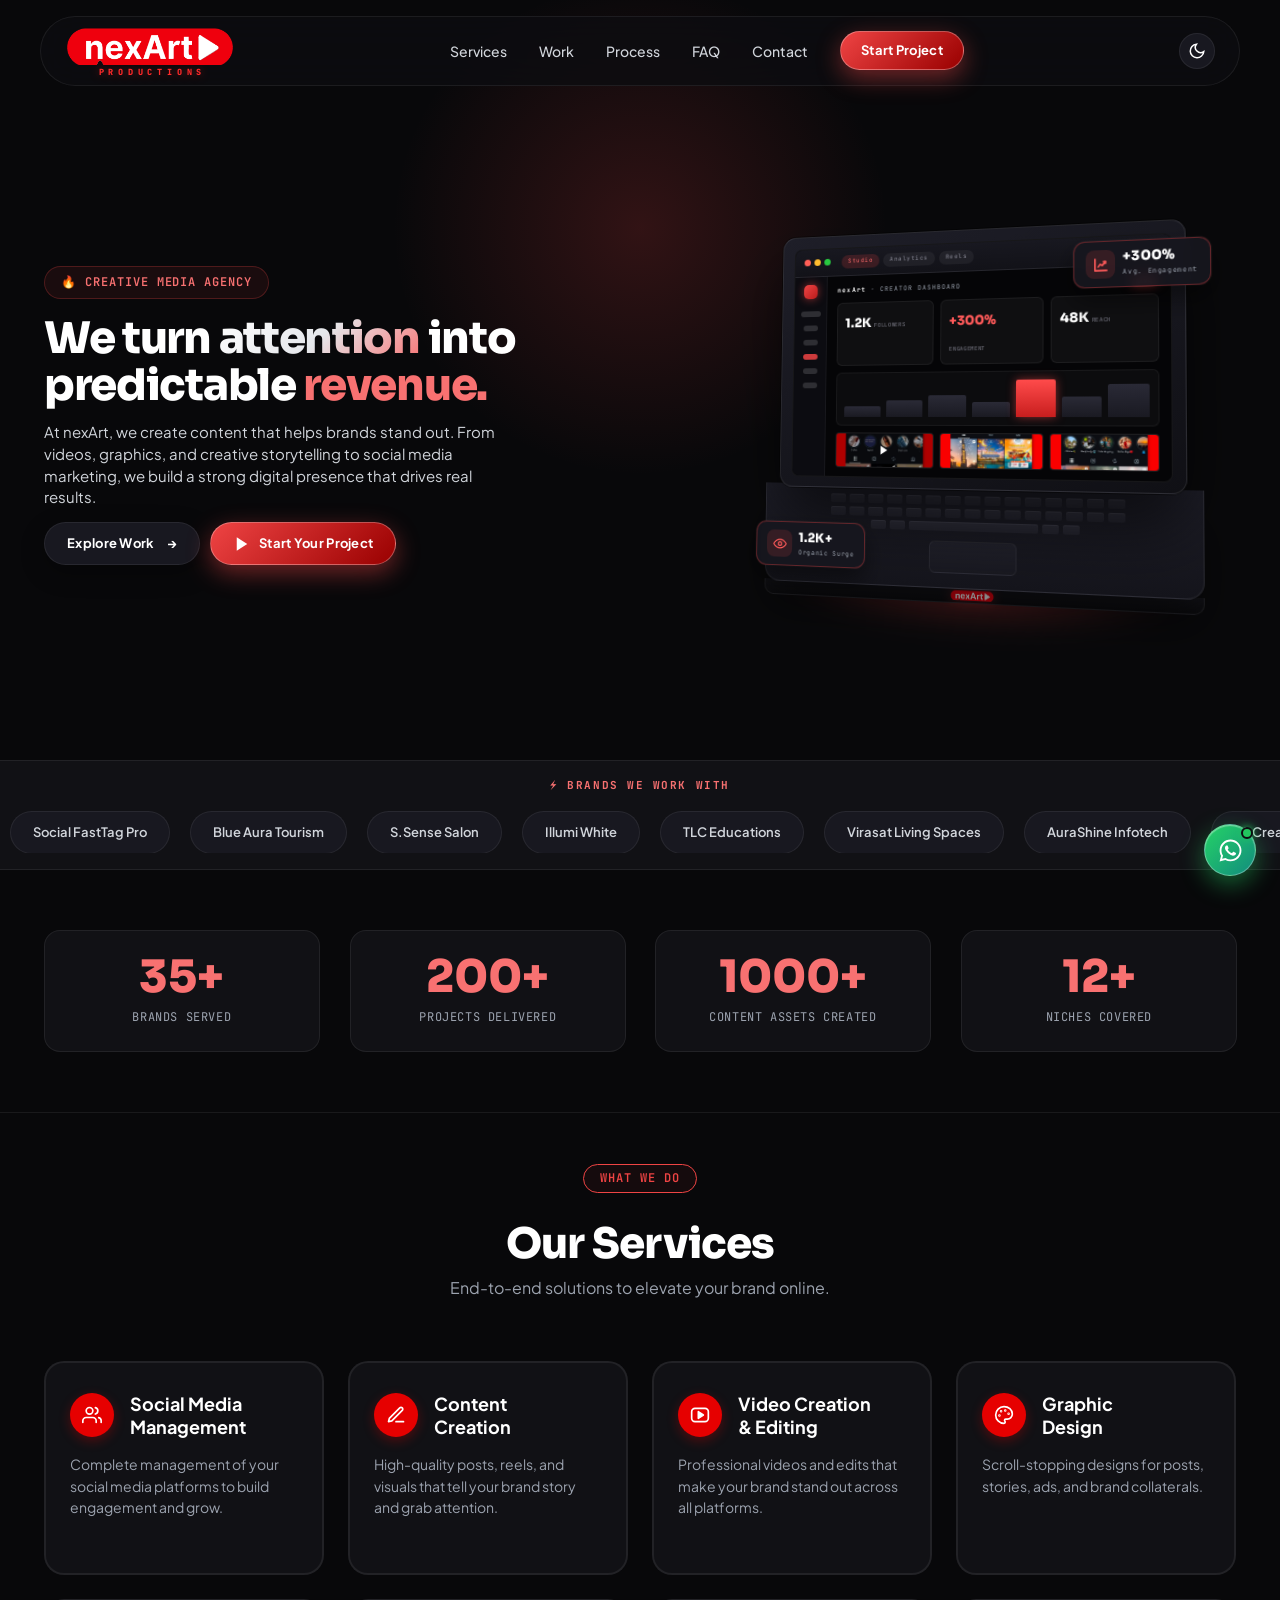
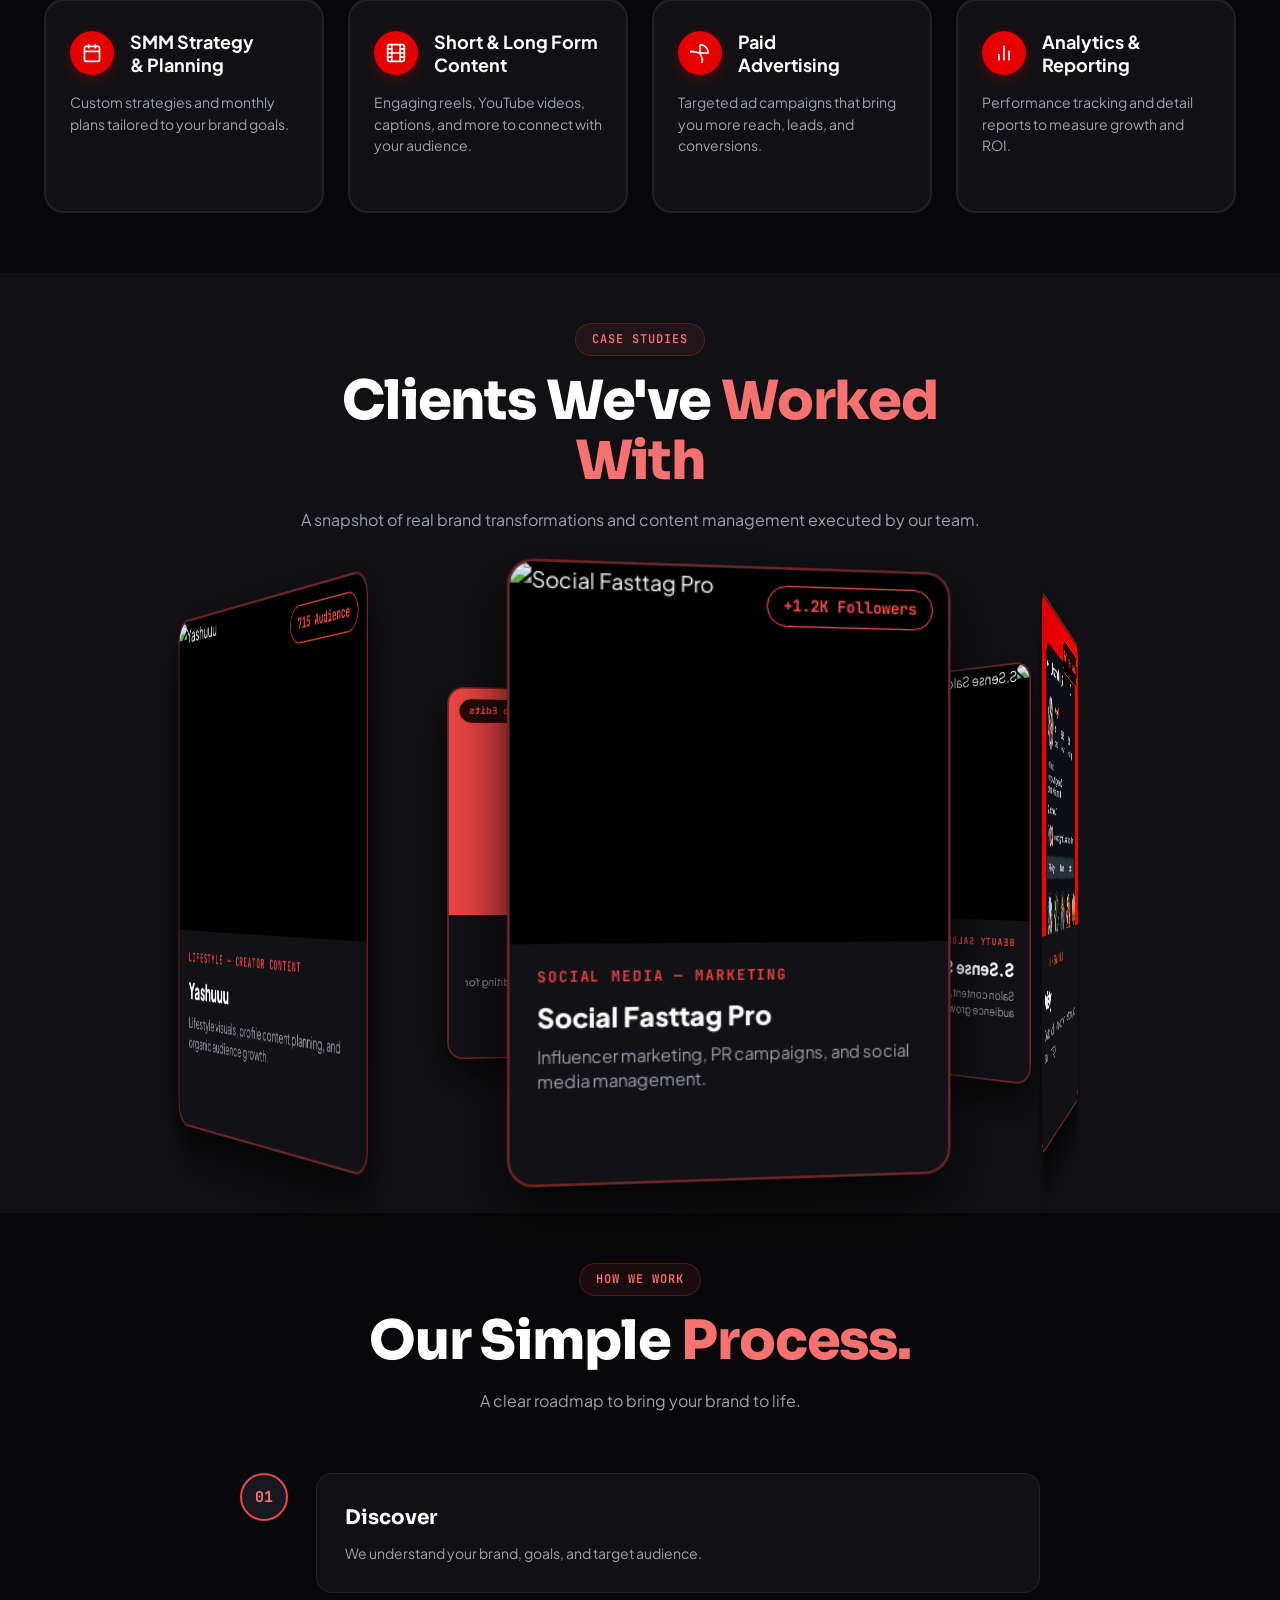
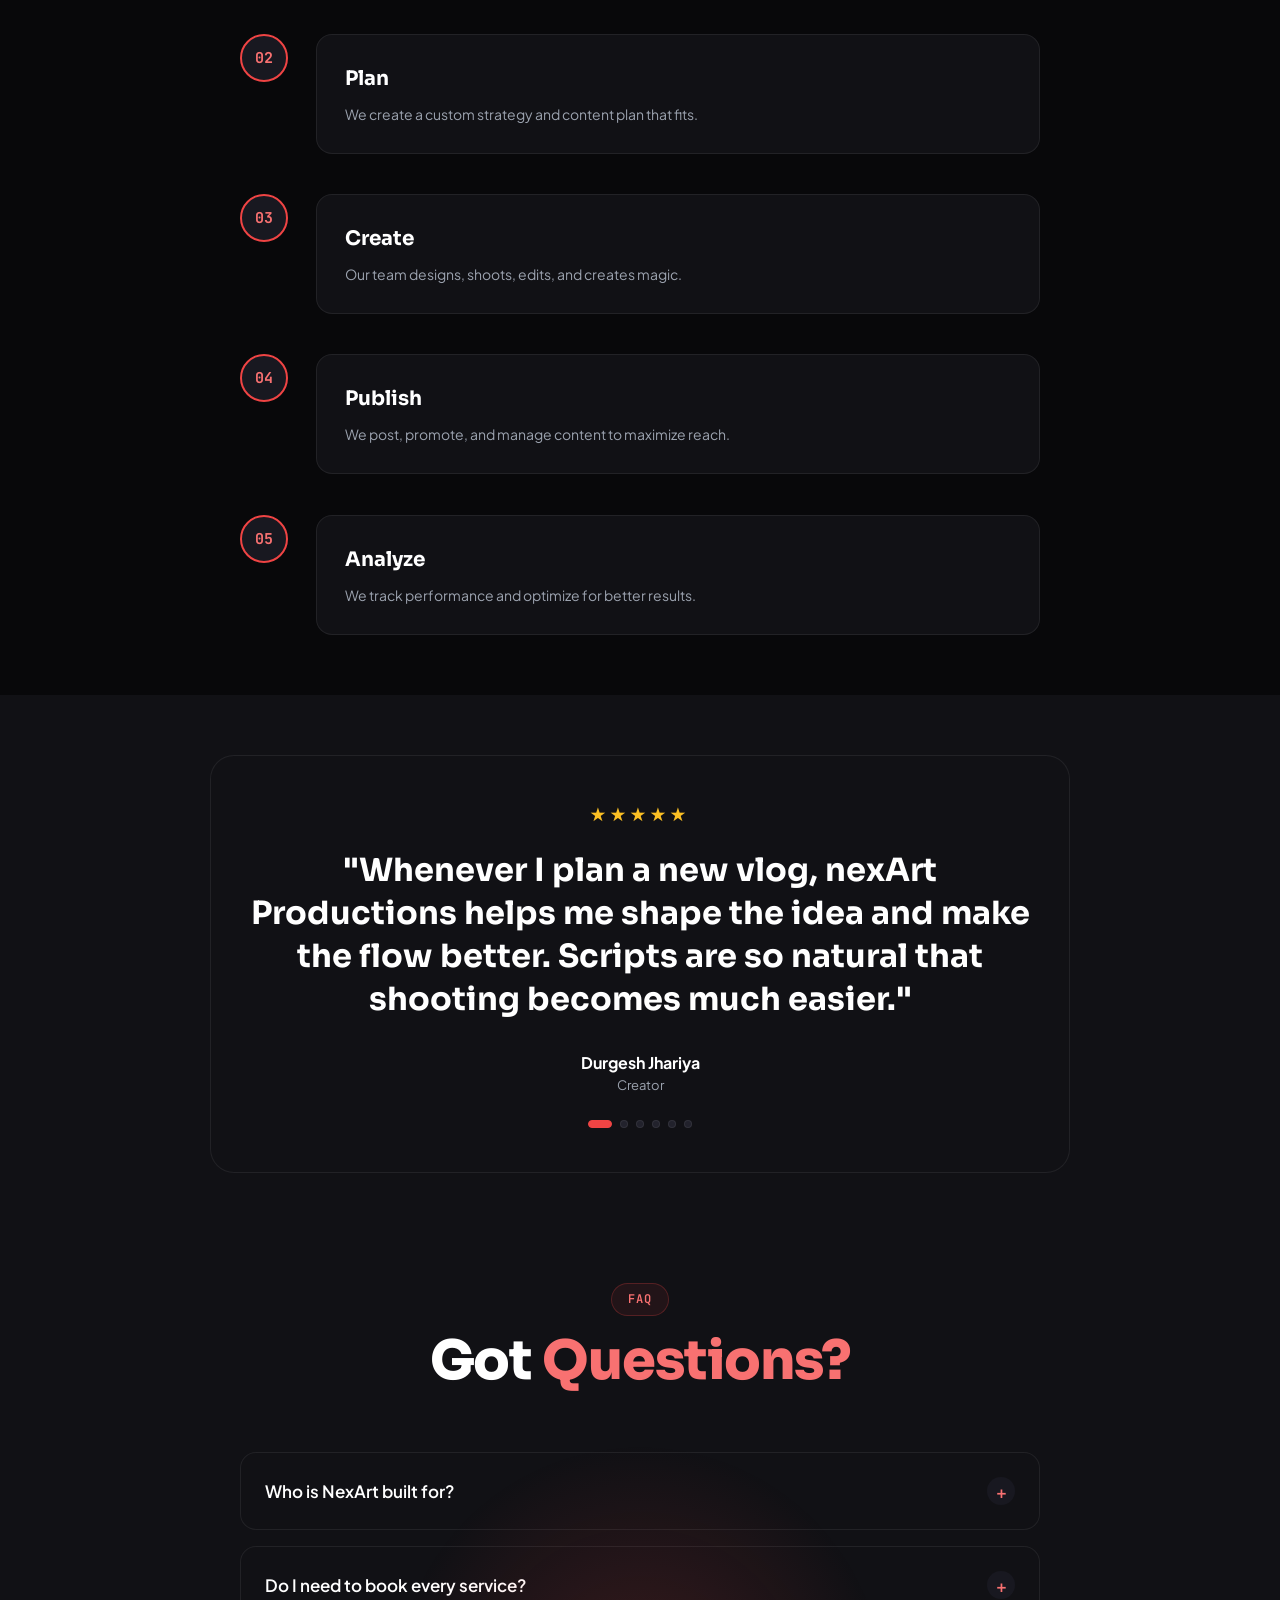
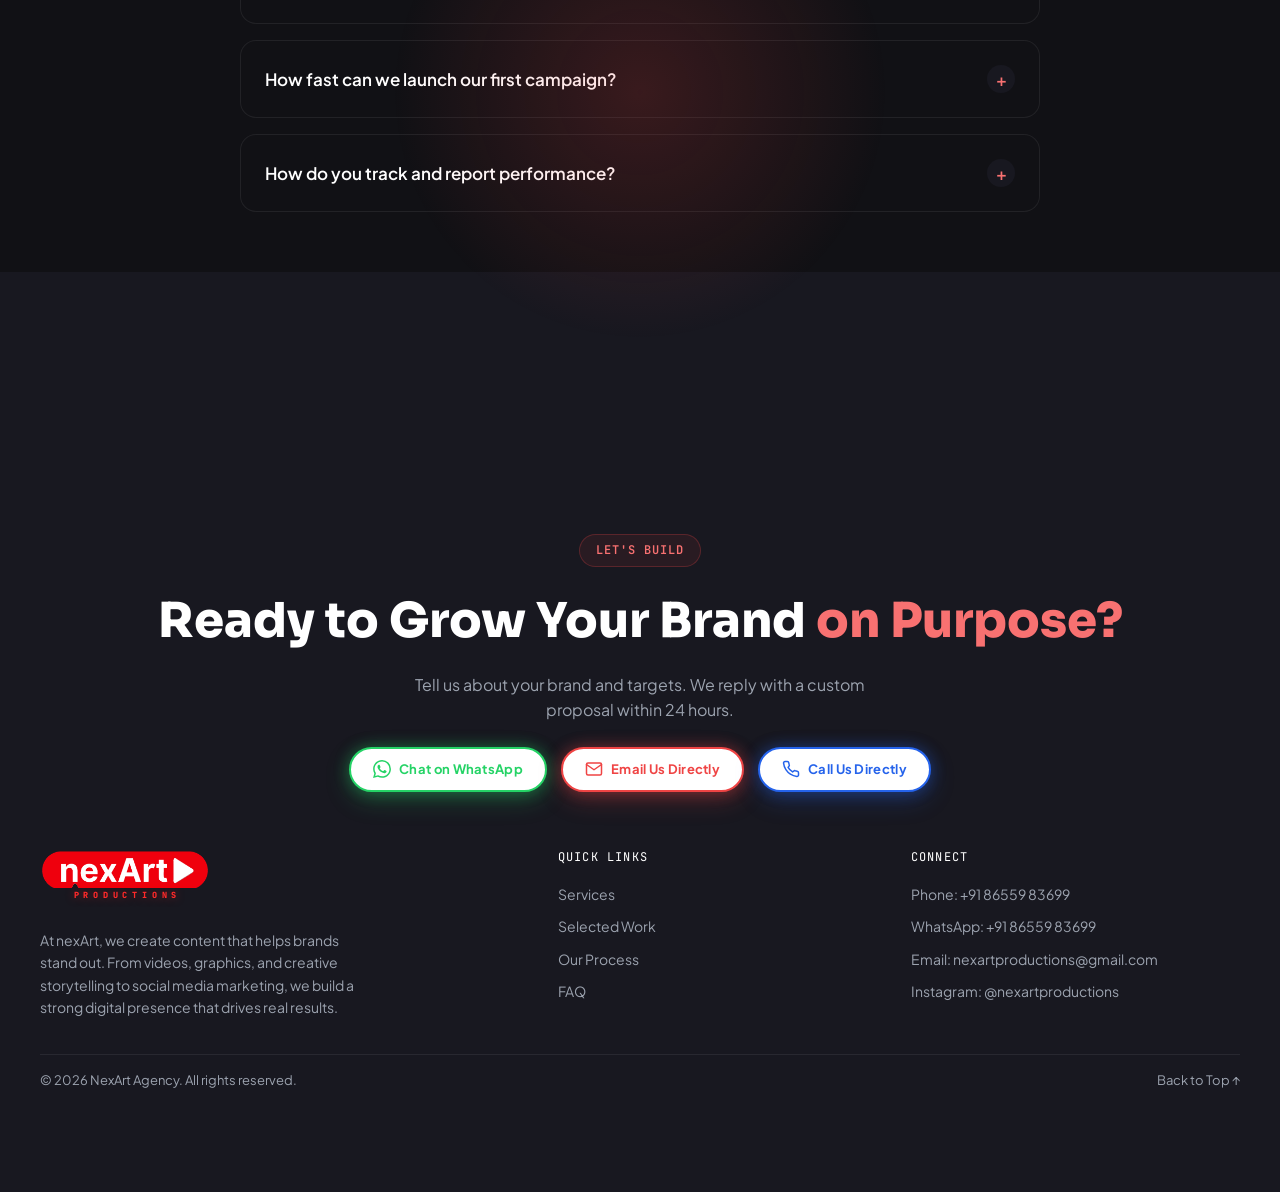
==== commit d84ff561: "Hide Tap for Full View hint on mobile" ====
--- a/index.html
+++ b/index.html
@@ -2319,6 +2319,11 @@
     object-fit: contain; /* strict contain to avoid cuts */
     box-shadow: none;
     border: none;
+  }
+  /* Hide "Tap for Full View" hint entirely on mobile */
+  .portfolio-3d-card-wrap .portfolio-thumb-wrap::after,
+  .portfolio-card:hover .portfolio-thumb-wrap::after {
+    display: none !important;
   }
 }
 </style>
